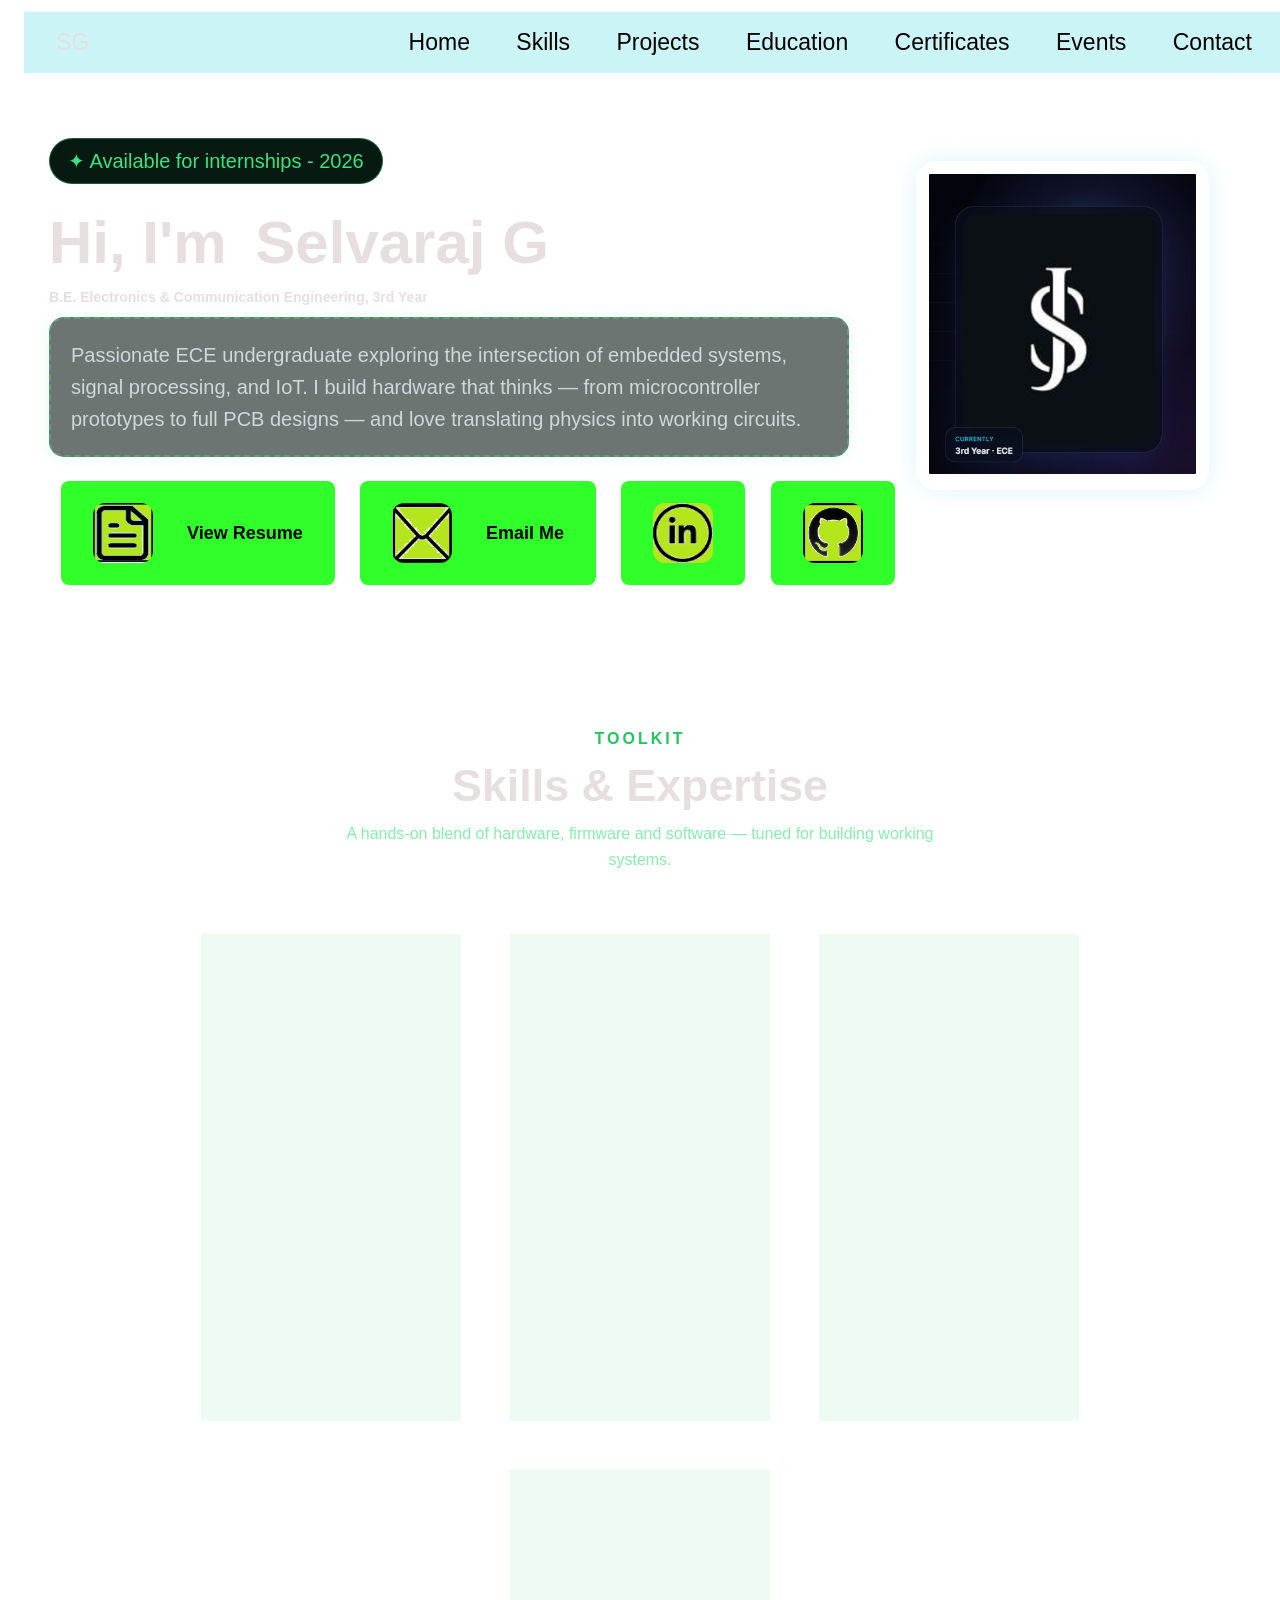
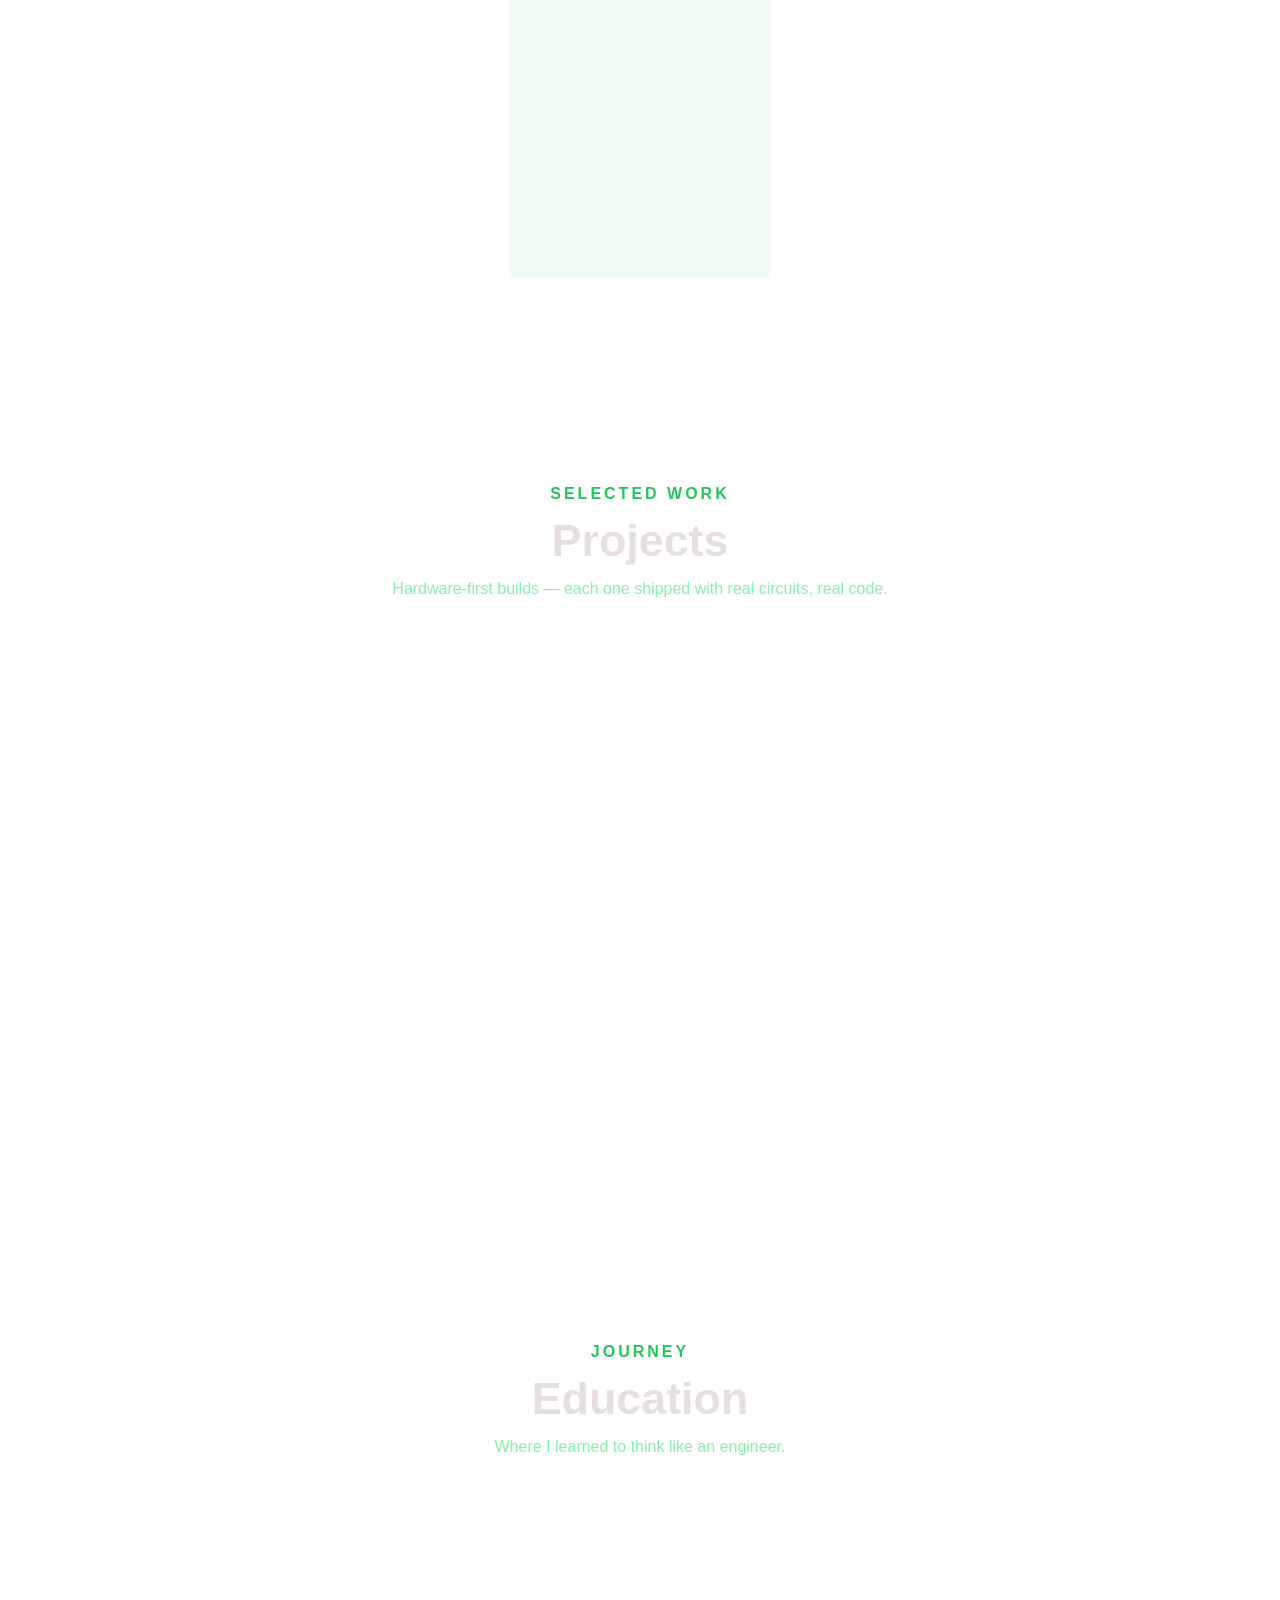
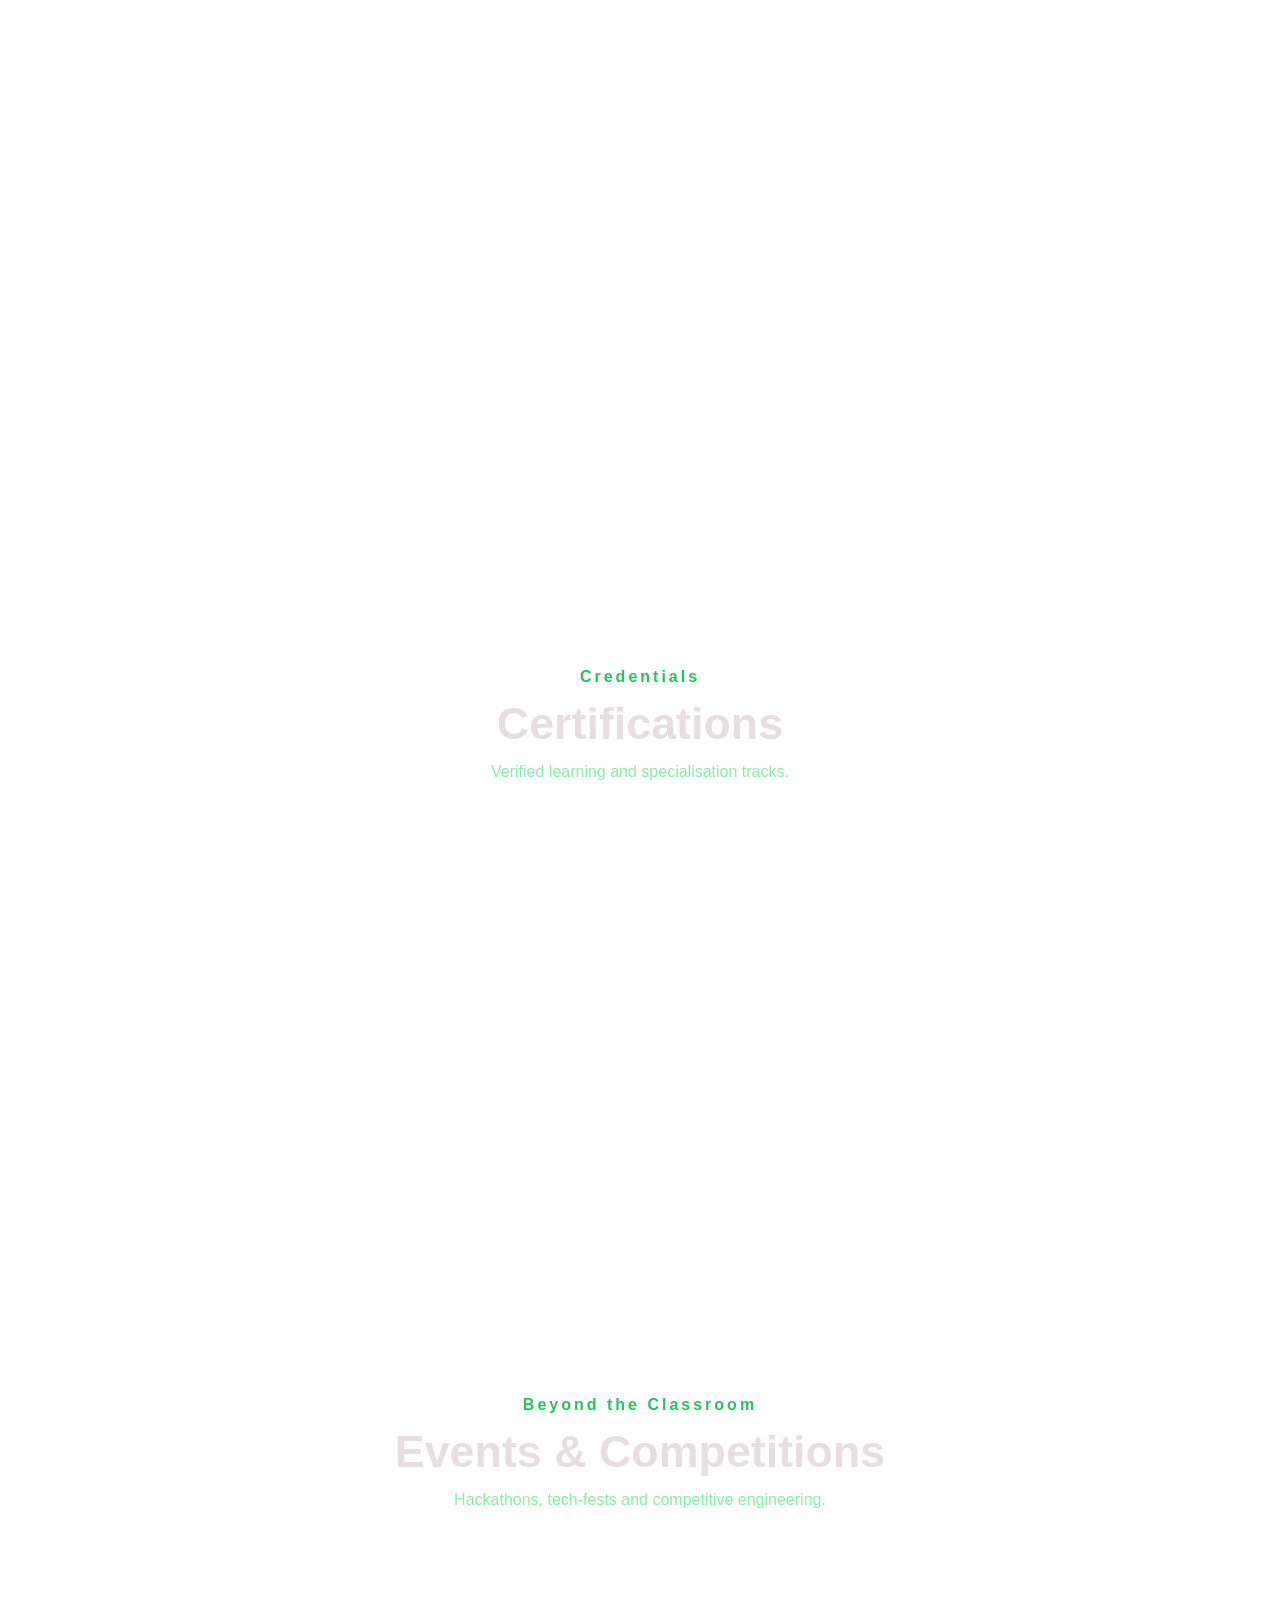
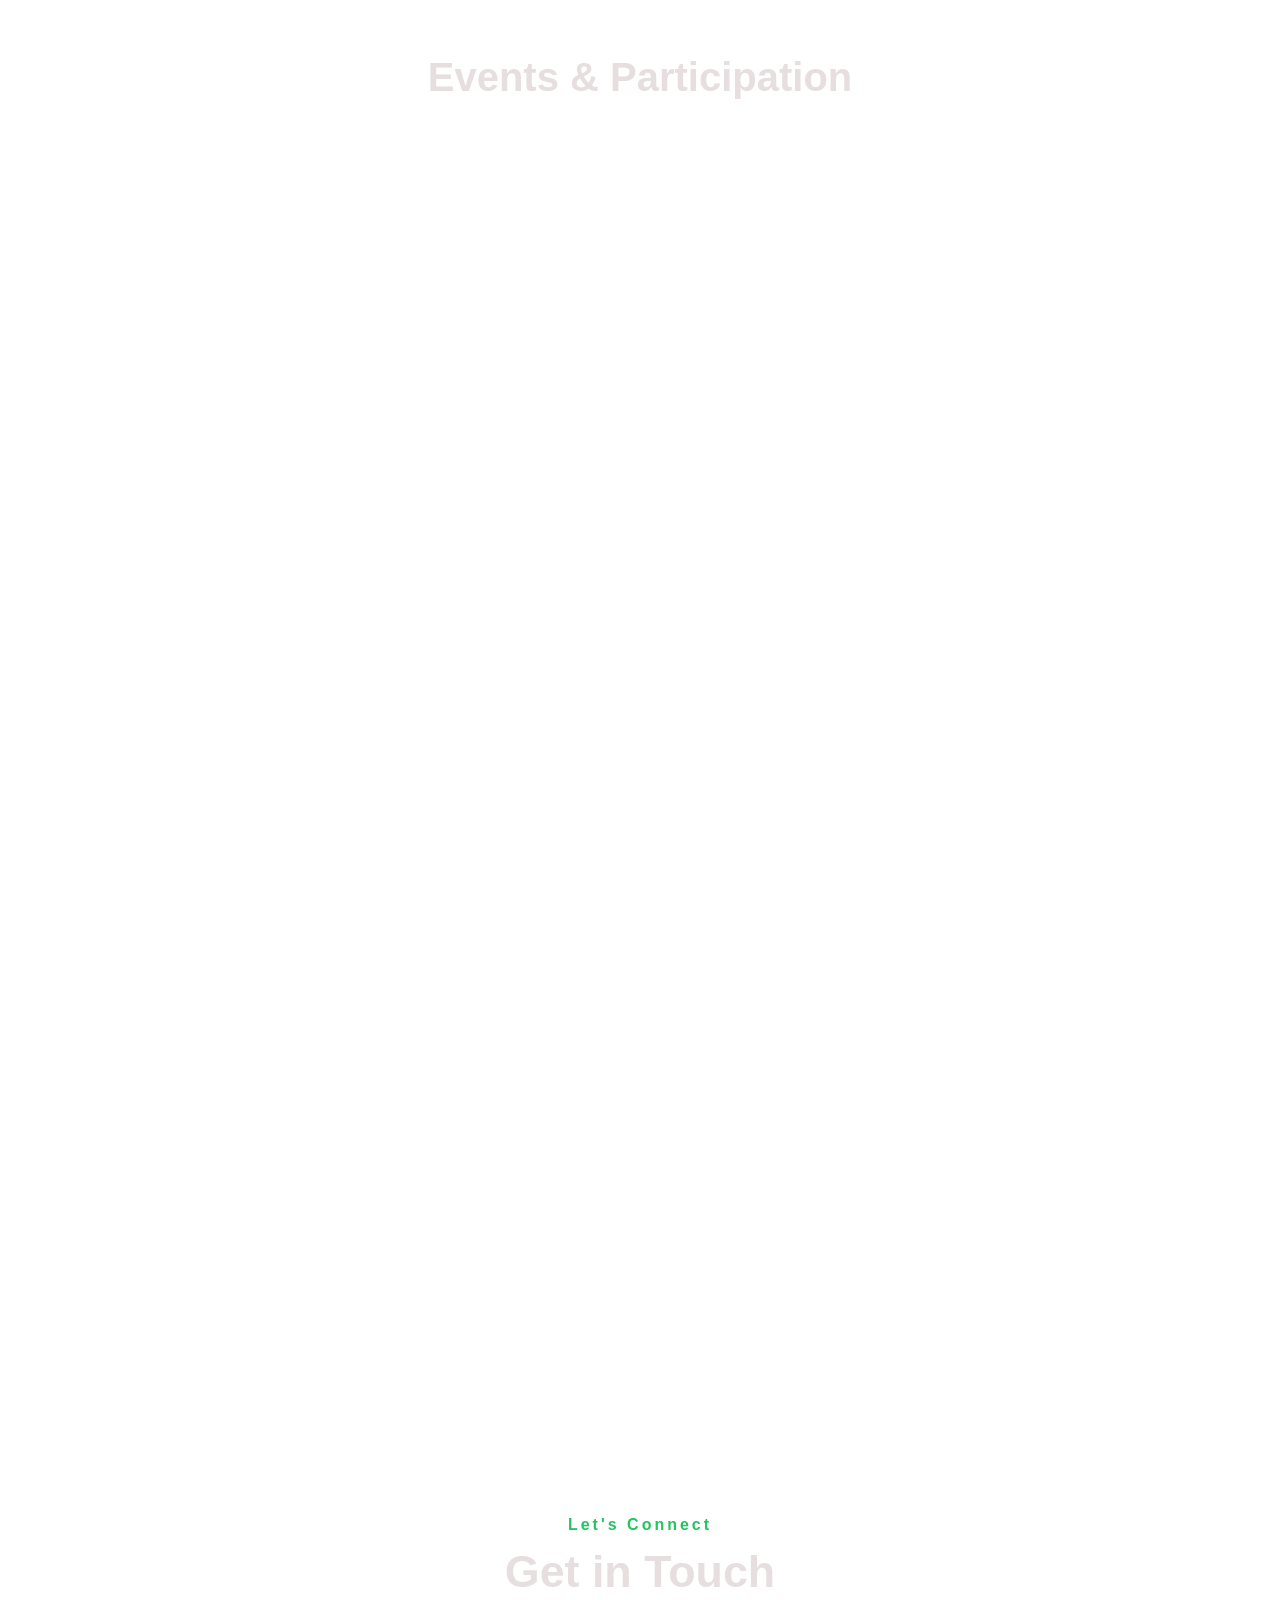
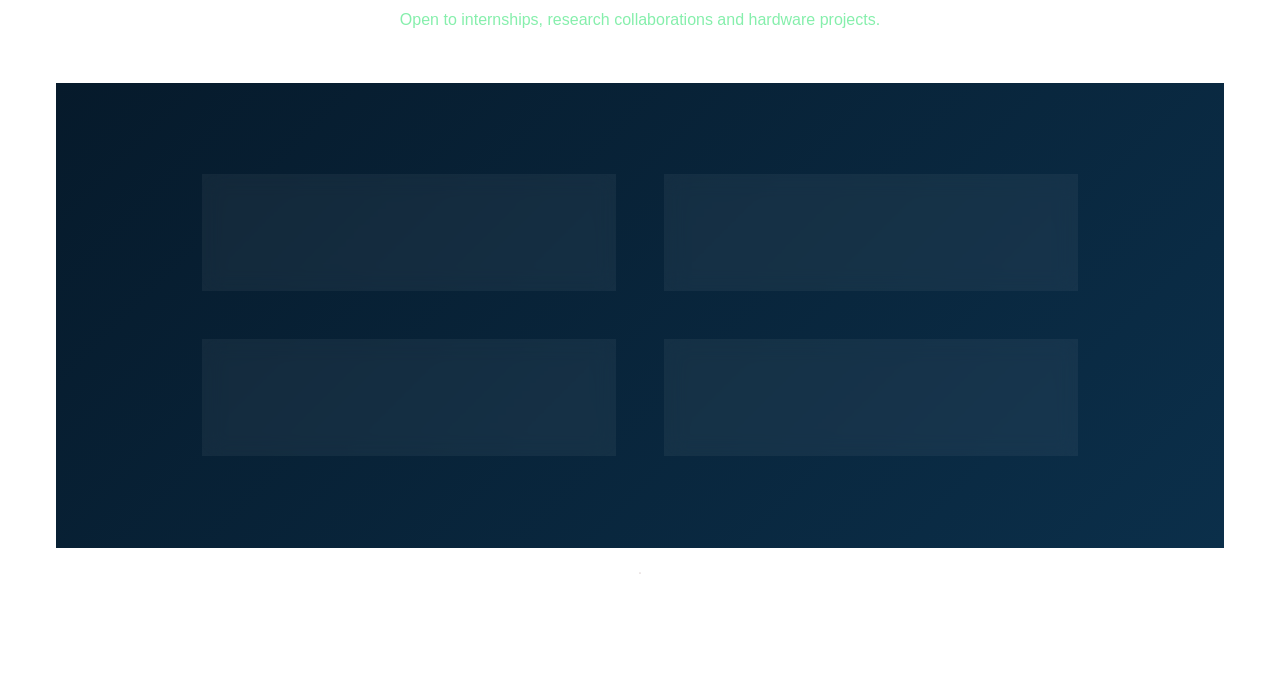
==== index.html @ c7c05caa "First version of My portfolio using p" ====
<!DOCTYPE html>
<html lang="en">
  <style>
    .bold-line {
      font-family: 'Roboto', sans-serif;
      font-weight: bold;
      font-size: 20px; /* optional */
    }
  </style>
<head>
  <meta charset="UTF-8" />
  <meta name="viewport" content="width=device-width, initial-scale=1.0"/>
  <title>Selvaraj Portfolio</title>

  <link rel="stylesheet" href="style.css"/>
</head>

<body>

  <!-- NAVBAR -->
  <header class="navbar">
    <div class="logo">SG</div>

    <nav>
      <a href="#home">Home</a>
      <a href="#skills-header">Skills</a>
      <a href="#projects">Projects</a>
      <a href="#education">Education</a>
      <a href="#certificates">Certificates</a>
      <a href="#Events">Events</a>
      <a href="#contact">Contact</a>
    </nav>
  </header>

  <!-- HERO -->
  <section id="home" class="hero">
    <div class="hero-text">
      <p class="badge">
  ✦ Available for internships - 2026
</p>

      <p class="bold-line" style="font-size: 5em;">
  Hi, I'm <span>Selvaraj G</span>
</p>

      <h3>B.E. Electronics & Communication Engineering, 3rd Year</h3>

      <p class="about-box">
       Passionate ECE undergraduate exploring the intersection of embedded systems, 
      signal processing, and IoT. I build hardware that thinks — from microcontroller 
       prototypes to full PCB designs — and love translating physics into working circuits.
     </p>
      <div class="buttons">
       <a href="https://drive.google.com/file/d/1y0BRIrKEnvIbeT_kB8ZUXoPT676v6pBp/view?usp=drive_link" class="btn"><img src="image/letter.png" alt="mail icon" class="icon"><h2>View Resume</h2></a>
        <a href="mailto:selvatheengineer@gmail.com" class="btn ">
       <img src="image/email.png" alt="mail icon" class="icon"><h2> 
       Email Me</h2></a>
        <a href="https://www.linkedin.com/in/selvaraj-g-5100303b3/"class="btn ">
        <img src="image/ln.png" alt="mail icon" class="icon"></a>
        <a href="https://github.com/selvaraj-ctrl"class="btn ">
        <img src="image/github.png" alt="mail icon" class="icon"></a>

    </div>

    <div class="hero-img">
  <div class="img-card">
    <img src="image/image.png" alt="profile">
  </div>
</div>
  </section>

  <!-- SKILLS -->
<section id="skills-header"class="skills-section">
  <h4 class="mini-title">TOOLKIT</h4>
  <h2 class="main-title">Skills & Expertise</h2>
  <p class="subtitle">
    A hands-on blend of hardware, firmware and software — tuned for building working systems.
  </p>

  <div class="skills-container">

    <!-- Core ECE -->
    <div class="skill-card">
      <h3>Core ECE</h3>
      <div class="tags">
        <span>Digital Electronics</span>
        <span>Analog Circuits</span>
        <span>Signal Processing</span>
        <span>Communication Systems</span>
        <span>Control Systems</span>
        <span>VLSI Design </span>
      </div>
    </div>

    <!-- Programming -->
    <div class="skill-card">
      <h3>Programming</h3>
      <div class="tags">
        <span>Embedded C</span>
        <span>C++</span>
        <span>Python</span>
        <span>MATLAB</span>
        <span>Verilog</span>
        <span>Assembly</span>
      </div>
    </div>

    <!-- Platforms & Tools -->
    <div class="skill-card">
      <h3>Platforms & Tools</h3>
      <div class="tags">
        <span>Arduino IDE</span>
        <span>TinkerCad / Wokwi / Multisim</span>
        <span>PSSpice / Proteus</span>
        <span>Xilinix 14.7 / Vivado</span>
        <span>Microwind / Dsch2</span>
        <span>Matlab</span>
      </div>
    </div>

    <!-- Hardware -->
    <div class="skill-card">
      <h3>Hardware</h3>
      <div class="tags">
        <span>Arduino</span>
        <span>ESP32</span>
        <span>Raspberry Pi</span>
        <span>STM32</span>
        <span>Sensors & Actuators</span>
        <span>Artex 7</span>
      </div>
    </div>

  </div>
</section>
  <!-- PROJECTS -->
<section class="skills-section" id="projects">
  <h4 class="mini-title">SELECTED WORK</h4>
  <h2 class="main-title">Projects</h2>
  <p class="subtitle">
    Hardware-first builds — each one shipped with real circuits, real code.
  </p>

  <div class="projects-container">

    <!-- Project 1 -->
    <div class="project-card">
      
        <video controls width="300">
  <source src="image/io.mp4" type="video/mp4">
  Your browser does not support the video tag.
</video>
      </a>
      <div class="project-content">
        <h3>Industrial Automation and IoT 4.0</h3>
        <p><span class="highlight">
          An IOT based Fault monitoring System in Insutrial Machinaries, by using Temperature,Humidity, Flame, Heat Parameters Using Sensors To Control Fault and Prevent the Machineris by using Relay to Cutoff the Power.
        </span></p>
      </div>
    </div>

    <!-- Project 2 -->
    <div class="project-card">
      
        <img src="image/ro.jpeg" alt="Project 2">
      </a>
      <div class="project-content">
        <p><h3>Semi-Autonomous Theft-Proof
           Delivery Robot for In-Campus
            Delivery</h3></p>
        <p><span class="highlight">
          A smart delivery robot used inside a campus that can move on its own to deliver items. It has basic safety and locking features to prevent theft and needs little human control.
        </span></p>
      </div>
    </div>

    <!-- Project 3 -->
    <div class="project-card">
      
        <img src="images/project3.jpg" alt="Project 3">
      </a>
      <div class="project-content">
        <h3>Embedded Control System</h3>
        <p>
          Microcontroller-based automation system with sensor 
          integration and real-time control logic.
        </p>
      </div>
    </div>

  </div>
</section>
<section class="skills-section" id="education">
  <h4 class="mini-title">JOURNEY</h4>
  <h2 class="main-title">Education</h2>
  <p class="subtitle">
    Where I learned to think like an engineer.
  </p>
  <div class="education-container">

    <!-- Item 1 -->
    <div class="edu-card">
      <div class="edu-icon">🎓</div>
      <div class="edu-content">
        <div class="edu-row">
  <h3>B.E. Electronics & Communication Engineering</h3>
  <span class="cgpa">CGPA 8.8/10</span>
</div>
       <div class="edu-bol"> <span class="edu-college"><span class="highlight">Government College Engineering Bargur (Autonomous)   —    Affiliated to Anna University </span></span></div>
        <span class="edu-year"><span class="highlight">2023 – 2027</span></span>
       <div class="edu-bot"> <p>
          Focused on embedded systems, VLSI Design, and IoT development.
          Actively building real-world hardware and firmware projects.
        </p></div>
      </div>
    </div>

    <!-- Item 2 -->
    <div class="edu-card">
      <div class="edu-icon">🏫</div>
      <div class="edu-content"><div class="edu-row">
        <h3>Higher Secondary Education</h3>
        <span class="percentage">Percentage: 88.8%</span></div>
        <div class="school">
          <span class="edu-college"><span class="highlight">Nalanda Matric Higher Secondary School Krishnagiri </span></span>
        </div>
        <div class="school-year">
          <span class="edu-year"><span class="highlight">2021 – 2023</span></span>
        </div>
        <div class="school-goal">
          <p>
            Specialized in Mathematics and Physics with strong fundamentals 
            in electronics and problem-solving.
          </p>
        </div>
      </div>
    </div>

  </div>
</section>
  <section id="certificates" class="skills-section">
    <h4 class="mini-title">Credentials</h4>
  <h2 class="main-title">Certifications</h2>
  <p class="subtitle">
    Verified learning and specialisation tracks.
  </p>
    <div class="cert-container">

    <!-- Certificate 1 -->
    <div class="cert-card">
        <img src="image/TE.jpeg" alt="Certificate 1">
      </a>
      <div class="cert-content">
        <h3>Technical Events</h3>
        <p><span class="highlight">Gce Salem</span></p>
      </div>
    </div>

    <!-- Certificate 2 -->
    <div class="cert-card">
        <img src="image/PE.jpeg" alt="Certificate 2">
      </a>
      <div class="cert-content">
        <h3>3rd Prize in Project Expo @ CompCom'26 </h3>
        <p><span class="highlight">Gce Salem</span></p>
      </div>
    </div>

    <!-- Certificate 3 -->
    <div class="cert-card">
        <img src="image/we.png" alt="Certificate 3">
      </a>
      <div class="cert-content">
        <h3>Niral Thiruvizha'26</h3>
        <p><span class="highlight">WADHWANi FOUNDATION</span></p>
      </div>
    </div>

  </div>
  </section>
<section id="Events" class="skills-section">
    <h4 class="mini-title">Beyond the Classroom</h4>
  <h2 class="main-title">Events & Competitions</h2>
  <p class="subtitle">
    Hackathons, tech-fests and competitive engineering.
  </p>
    <section class="events" id="events">
  <h2 class="section-title">Events & Participation</h2>

  <div class="events-container">

    <div class="event-card"><h3>IOT Design Workshop - Delta Elctronics</h3><p> 
      Participated in a 2-day IoT workshop, developing a simulated agriculture monitoring system using Tinkercad and Node-RED with MQTT.
Gained hands-on experience with ESP32, Arduino, sensor integration, and real-time data communication.</p></div>

    <div class="event-card"><h3>Green Skill Advancement Workshop - 2025 </h3><p>
       Attended a 2-day EV & AI workshop, building basic ML models like linear regression using Python in Google Colab.
Explored EV systems including BMS and charging, gaining foundational knowledge of EV architecture and AI concepts.</p></div>

    <div class="event-card"><h3>Smart India Hackathon'25</h3><p>
      Designed a Smart Water Irrigation & Disaster Management System using ESP32-S3, GSM module, and sensors.
Enabled remote monitoring and efficient irrigation control, performing well in the intra-college round.</p></div>

    <div class="event-card"><h3>Frequency Spectrum Analysis and Spectrum Analyzer Using DSO</h3><p>
      Attended a workshop on electronic measurement using CRO, DSO, and MSO for waveform analysis and signal debugging.
Explored RF testing and antenna basics in an anechoic chamber, building strong signal analysis skills.</p></div>

    <div class="event-card"><h3>Iot Based System Design with Modern Microcontrollers</h3><p>
       Conducted an IoT demonstration using Raspberry Pi and ESP32, integrating sensors, motors, and display modules.
Used Thonny and 4G SIM communication, effectively demonstrating the system and enhancing communication skills.</p></div>

    <div class="event-card"><h3>Edge AI tool - Demo </h3><p> 
      Attended a session on Edge AI and TinyML, covering neural networks, hardware accelerators, and ML frameworks.
Explored TensorFlow, PyTorch, STM32 boards, and NVIDIA Jetson for real-world edge computing applications.</p></div>

    <div class="event-card"><h3>Skill Development Tools - Demo </h3><p> 
      Participated in a hands-on electronics session using tools like multimeter, LCR meter, and clamp meter.
Learned soldering techniques and basic circuit assembly, along with Raspberry Pi setup and development.</p></div>

    <div class="event-card"><h3>IISC OPEN DAY'26</h3><p>
      Visited IISc Open Day, exploring advanced projects in aerospace, robotics, and electronics.
Gained insights into real-world engineering innovations and cutting-edge research environments.</p></div>

    <div class="event-card"><h3>CompCom'26 @ Gce Salem</h3><p> 
      Participated in technical events at GCE Salem, securing 3rd prize in a Project Expo for an IoT-based automation system.
Gained exposure to inter-college symposiums and competitive technical environments.</p></div>

    <div class="event-card"><h3>3D PRINETER - Demo</h3><p> 
      Attended a hands-on demo on 3D printing, learning additive manufacturing and design-to-print workflows.
Observed printer operations and material usage, gaining knowledge of rapid prototyping techniques.</p></div>

    <div class="event-card"><h3>Niral Thiruvizha'26</h3><p>
       Participated in Niral Thiruviza by Wadhwani Foundation, securing 276th place across Tamil Nadu for VERDIXA AI.
Gained exposure to hackathons and innovation-driven problem-solving environments</p></div>

  </div>
</section>
  </section>


  <!-- CONTACT -->
  <section id="contact" class="skills-section">
    <h4 class="mini-title">Let's Connect</h4>
  <h2 class="main-title">Get in Touch</h2>
  <p class="subtitle">
    Open to internships, research collaborations and hardware projects.
  </p>
<section class="contact-section">
    <div class="contact-container">

        <!-- Email -->
        <div class="contact-card">
            <div class="icon">✉</div>
            <div class="contact-info">
                <h3>EMAIL</h3>
                <p>selvatheengineer@gmail.com</p>
            </div>
        </div>

        <!-- Phone -->
        <div class="contact-card">
            <div class="icon">📞</div>
            <div class="contact-info">
                <h3>PHONE</h3>
                <p>+91 6381150464</p>
            </div>
        </div>

        <!-- LinkedIn -->
        <div class="contact-card">
            <div class="icon">in</div>
            <div class="contact-info">
                <h3>LINKEDIN</h3>
                <p>linkedin.com/in/selvaraj-g</p>
            </div>
        </div>

        <!-- GitHub -->
        <div class="contact-card">
            <div class="icon">🐱</div>
            <div class="contact-info">
                <h3>GITHUB</h3>
                <p>github.com/selvaraj-ctrl</p>
            </div>
        </div>

    </div>
</section>

  <script src="script.js"></script>
</body>
</html>.
---- style.css ----
* {
  margin: 12px;
  padding: 0;
  box-sizing: border-box;
  font-family: sans-serif;
}

/* 🌌 BACKGROUND GLOW */
body {
  margin: 0;
  font-family: 'Poppins', sans-serif;

  background:
    /* GRID LINES */
    linear-gradient(rgba(255,255,255,0.05) 1px, transparent 1px),
    linear-gradient(90deg, rgba(255, 255, 255, 0.05) 1px, transparent 1px),

    /* YOUR EXISTING BACKGROUND */
    radial-gradient(#2b1b68 20%),
    linear-gradient(135deg, rgba(22, 230, 108, 0.15), transparent);

  background-size: 40px 40px, 40px 40px, auto, auto;

  color: rgb(231, 223, 223);
  overflow-x: hidden;
}
.btn {
  display: inline-flex;
  align-items: center;
  gap: 10px; /* space between image and text */
}

.btn .icon {
  width: 60px;
  height: 60px;
}

.about-box {
  max-width: 800px;
  padding: 20px;
  
  color: #cfd8dc;
  font-size: 20px;
  line-height: 1.6;

  border: 2px dashed #3ae28066;
  border-radius: 15px;

  background: rgba(10, 25, 20, 0.6); /* glass effect */
  backdrop-filter: blur(8px);

  box-shadow: 0 0 15px #3ae28022;
   
  
  
}

.badge {
  display: inline-block;
  padding: 10px 18px;
  
  border-radius: 50px; /* pill shape */
  
  background: #071a12; /* dark greenish background */
  color: #3ae280;
  
  border: 1px solid #3ae28055;
  
  font-size: 20px;
  font-weight: 500;
}

/* NAVBAR */
.navbar {
  display: flex;
  justify-content: space-between;
  padding: 5px 20px;


  /* Glass effect */
  background: rgba(151, 234, 240, 0.5);
  backdrop-filter: blur(15px);
  border-bottom: 1px solid rgb(252, 250, 250);
  font-size: 23px;
  position: fixed;   /* or sticky */
  top: 0;
  width: 100%;
  z-index: 1000;    
}


.navbar nav a {
  color: rgb(10, 1, 1);
  margin: 0 20px;
  text-decoration: none;
  transition: 0.3s;
}

.navbar nav a:hover {
  color: #edf3f7;
}

.hero {
  display: flex;
  justify-content: space-between;
  align-items: center;
  padding: 90px 1px;
  gap: 1px;
}/* space between text and image */

/* LEFT TEXT */
.hero-text {
  flex: 1;
  font-size: 12px;
}

/* RIGHT IMAGE */
.hero-img {
  flex: 1;
  display: flex;
  justify-content: flex-end; /* pushes image to right */
  margin-top: -450px;
}
.img-card {
  padding: 0px;
  border-radius: 20px;
  background: rgba(255,255,255,0.03);
  backdrop-filter: blur(1px);
  border: 1px solid rgba(255,255,255,0.08);

  box-shadow: 0 0 25px rgba(79,195,247,0.2);
  transform: translate(-10px, -10px);
} /* moves the card up and left for better positioning */
  

.img-card img {
  width: -100px;      /* increase size */
  height: 300px;      /* ajust image size */
  object-fit: cover; /* prevents stretching */
  border-radius: 1px;
}

/* BUTTONS */
.btn {
  padding: 10px 20px;
  background: hsl(118, 100%, 58%);
  color: black;
  border-radius: 8px;
  text-decoration: none;
  margin-right: 10px;
  transition: 0.3s;
}

.btn:hover {
  box-shadow: 0 0 15px #4fc3f7;
}

.btn.outline {
  background: transparent;
  border: 1px solid #4fc3f7;
  color: white;
}

.btn.outline:hover {
  background: #4fc3f7;
  color: black;
}

/* SECTIONS */
.section {
  padding: 80px 50px;
}

/* GRID */
.grid {
  display: grid;
  grid-template-columns: repeat(2, 1fr);
  gap: 20px;
}

/* 💎 GLASS CARDS */
.card {
  background: rgba(255,255,255,0.05);
  padding: 20px;
  border-radius: 15px;
  backdrop-filter: blur(12px);
  border: 1px solid rgba(255,255,255,0.08);

  transition: 0.3s;
}

/* 🔥 HOVER EFFECT */
.card:hover {
  transform: translateY(-10px);
  box-shadow: 
    0 10px 30px rgba(0,0,0,0.6),
    0 0 15px rgba(79,195,247,0.3);
}

/* FOOTER */
footer {
  text-align: center;
  padding: 20px;
  opacity: 0.7;
}

/* 📱 MOBILE */
@media(max-width:768px){
  .hero {
    flex-direction: column;
    text-align: center;
  }

  .grid {
    grid-template-columns: 1fr;
  }

  .navbar {
    flex-direction: column;
    gap: 10px;
  }
}
/* skils header */ /* SKILLS */
.skills-section {
  text-align: center;
  padding: 80px 20px;
}

/* Titles */
.mini-title {
  color: #22c55e;
  letter-spacing: 3px;
  font-weight: 600;
}

.main-title {
  font-size: 2.8rem;
  margin: 10px 0;
}

.subtitle {
  color: #86efac;
  max-width: 650px;
  margin: 0 auto 50px;
  line-height: 1.6;
}

/* Layout */
.skills-container {
  display: flex;
  flex-wrap: wrap;
  justify-content: center;
  gap: 25px;
}

/* Card */
.skill-card {
  width: 260px;
  padding: 20px;
  border-radius: 18px;

  background: rgba(34, 197, 94, 0.08);
  backdrop-filter: blur(14px);

  border: 1px solid rgba(255, 255, 255, 0.08); /* FIXED neutral border */

  transition: all 0.3s ease;
}

/* Hover */
.skill-card:hover {
  transform: translateY(-8px) scale(1.03);

  border-color: #22c55e;

  box-shadow:
    0 10px 30px rgba(34, 197, 94, 0.25),
    inset 0 0 12px rgba(34, 197, 94, 0.15);
}

/* Highlight (like blue center card) */
.skill-card.highlight {
  border: 1px solid #22c55e;

  box-shadow:
    0 0 20px rgba(34, 197, 94, 0.5),
    inset 0 0 10px rgba(34, 197, 94, 0.2);

  background: rgba(34, 197, 94, 0.12);
}

/* Title */
.skill-card h3 {
  margin-bottom: 15px;
}

/* Tags */
.tags {
  display: flex;
  flex-wrap: wrap;
  gap: 10px;
}

.tags span {
  padding: 6px 12px;
  border-radius: 20px;
  font-size: 0.8rem;

  background: rgba(34, 197, 94, 0.15);
  border: 1px solid rgba(34, 197, 94, 0.4);
  color: #4ade80;
}

/* Responsive */
@media (max-width: 768px) {
  .skill-card {
    width: 90%;
  }
}
/* Projects */
.projects {
  padding: 80px 20px;
}

.section-title {
  text-align: center;
  font-size: 2.5rem;
  margin-bottom: 50px;
}

.projects-container {
  display: grid;
  grid-template-columns: repeat(auto-fit, minmax(300px, 1fr));
  gap: 30px;
}

.project-card {
  background: rgba(255, 255, 255, 0.03);
  backdrop-filter: blur(12px);
  border-radius: 20px;
  overflow: hidden;
  border: 1px solid rgba(255, 255, 255, 0.1);
  transition: transform 0.3s ease, box-shadow 0.3s ease;
}

.project-card:hover {
  transform: translateY(-10px);
  box-shadow: 0 10px 25px rgba(0,0,0,0.3);
}

.project-card img {
  width: 100%;
  height: 200px;
  object-fit: cover;
  display: block;
  transition: transform 0.4s ease;
}

.project-card:hover img {
  transform: scale(1.05); /* smooth zoom (no bug) */
}

.project-content {
  padding: 20px;
}

.project-content h3 {
  margin-bottom: 10px;
  font-size: 1.3rem;
}

.project-content p {
  font-size: 0.95rem;
  color: #ccc;
}
/* Start of Education */
.education {
  padding: 80px 20px;
}

.section-title {
  text-align: center;
  font-size: 2.5rem;
  margin-bottom: 50px;
}

.education-container {
  max-width: 900px;
  margin: auto;
  display: flex;
  flex-direction: column;
  gap: 30px;
}

/* Card */
.edu-card {
  display: flex;
  gap: 20px;
  align-items: flex-start;

  background: rgba(255, 255, 255, 0.03);
  backdrop-filter: blur(12px);
  border-radius: 20px;
  padding: 25px;

  border: 1px solid rgba(255, 255, 255, 0.1);

  transition: transform 0.3s ease, box-shadow 0.3s ease;
}

.edu-card:hover {
  transform: translateY(-6px);
  box-shadow: 0 10px 25px rgba(0,0,0,0.3);
}

/* Icon */
.edu-icon {
  font-size: 2rem;
  flex-shrink: 0;
}

/* Content */
.edu-content h3 {
  margin-bottom: 8px;
  font-size: 1.3rem;
}

.edu-college {
  display: block;
  font-weight: 500;
  color: #aaaaaa;
}

.edu-year {
  display: block;
  font-size: 0.9rem;
  margin-bottom: 10px;
  color: #888;
}

.edu-content p {
  font-size: 0.95rem;
  color: #ccc;
  line-height: 1.5;
}
.highlight {
  color: #00ff99;
}
.edu-row {
  display: flex;
  justify-content: space-between; /* pushes left & right */
  align-items: center;
}

.cgpa {
  font-weight: bold;
}
.edu-bol {
  margin-left: -40px;  /* negative = move left for Government College Engineering Bargur (Autonomous) */
}
.edu-bot {
  margin-left: -10px;  /* Focused on embedded systems, VLSI Design, and IoT development. */
}
.percentage{
  font-weight: bold;
}
.school{
  margin-left: -280px;
}
.school-year{
  margin-left: -300px;
}
.school-goal{
  margin-left: -7px;
}
/*End of Education*/
/* start of Certifications */
.certificates {
  padding: 80px 20px;
}

.section-title {
  text-align: center;
  font-size: 2.5rem;
  margin-bottom: 50px;
}

.cert-container {
  display: grid;
  grid-template-columns: repeat(auto-fit, minmax(250px, 1fr));
  gap: 30px;
}

.cert-card {
  background: rgba(255, 255, 255, 0.03);
  backdrop-filter: blur(12px);
  border-radius: 20px;
  overflow: hidden;
  border: 1px solid rgba(255, 255, 255, 0.1);

  transition: transform 0.3s ease, box-shadow 0.3s ease;
}

.cert-card:hover {
  transform: translateY(-8px);
  box-shadow: 0 10px 25px rgba(0,0,0,0.3);
}

.cert-card img {
  width: 100%;
  height: 180px;
  object-fit: cover;
  display: block;

  transition: transform 0.4s ease;
}

.cert-card:hover img {
  transform: scale(1.05);
}

.cert-content {
  padding: 15px;
}

.cert-content h3 {
  font-size: 1.1rem;
  margin-bottom: 5px;
}

.cert-content p {
  font-size: 0.9rem;
  color: #aaa;
}
/*end of Certifications*/
/*start of Events*/
.events {
  padding: 80px 20px;
}

.section-title {
  text-align: center;
  font-size: 2.5rem;
  margin-bottom: 50px;
}

.events-container {
  display: grid;
  grid-template-columns: repeat(auto-fit, minmax(250px, 1fr));
  gap: 25px;
}

/* Card */
.event-card {
  padding: 20px;
  border-radius: 18px;

  background: rgba(255, 255, 255, 0.03);
  backdrop-filter: blur(12px);
  border: 1px solid rgba(255, 255, 255, 0.1);

  transition: transform 0.3s ease, box-shadow 0.3s ease;
}

.event-card:hover {
  transform: translateY(-6px);
  box-shadow: 0 10px 25px rgba(0,0,0,0.3);
}

.event-card h3 {
  font-size: 1.1rem;
  margin-bottom: 8px;
  color: #00ff99; /* green highlight */
}

.event-card p {
  font-size: 0.9rem;
  color: #bbb;
}
/* ===== CONTACT SECTION ===== */
.contact-section {
    padding: 80px 20px;
    text-align: center;
    background: linear-gradient(135deg, #061a2b, #0b2f4a);
    color: #ffffff;
}

/* ===== HEADINGS ===== */
.contact-section h1 {
    font-size: 40px;
    margin-bottom: 10px;
}

.contact-section p {
    color: #00ffae;
    margin-bottom: 40px;
}

/* ===== GRID ===== */
.contact-container {
    max-width: 900px;
    margin: auto;
    display: grid;
    grid-template-columns: repeat(2, 1fr);
    gap: 25px;
}

/* ===== CARD ===== */
.contact-card {
    background: rgba(255, 255, 255, 0.05);
    border-radius: 15px;
    padding: 20px;
    display: flex;
    align-items: center;
    gap: 15px;
    backdrop-filter: blur(10px);
    border: 1px solid rgba(0, 255, 174, 0.2);
    transition: 0.3s ease;
}

.contact-card:hover {
    transform: translateY(-5px);
    border-color: #00ffae;
    box-shadow: 0 0 20px rgba(0, 255, 174, 0.3);
}

/* ===== ICON ===== */
.icon {
    width: 50px;
    height: 50px;
    background: rgba(0, 255, 174, 0.15);
    display: flex;
    align-items: center;
    justify-content: center;
    border-radius: 12px;
    font-size: 22px;
    color: #00ffae;
}

/* ===== TEXT ===== */
.contact-info h3 {
    margin: 0;
    font-size: 14px;
    color: #00ffae;
    letter-spacing: 1px;
}

.contact-info p {
    margin: 5px 0 0;
    font-size: 15px;
    color: #ffffff;
}

/* ===== RESPONSIVE ===== */
@media (max-width: 768px) {
    .contact-container {
        grid-template-columns: 1fr;
    }
}
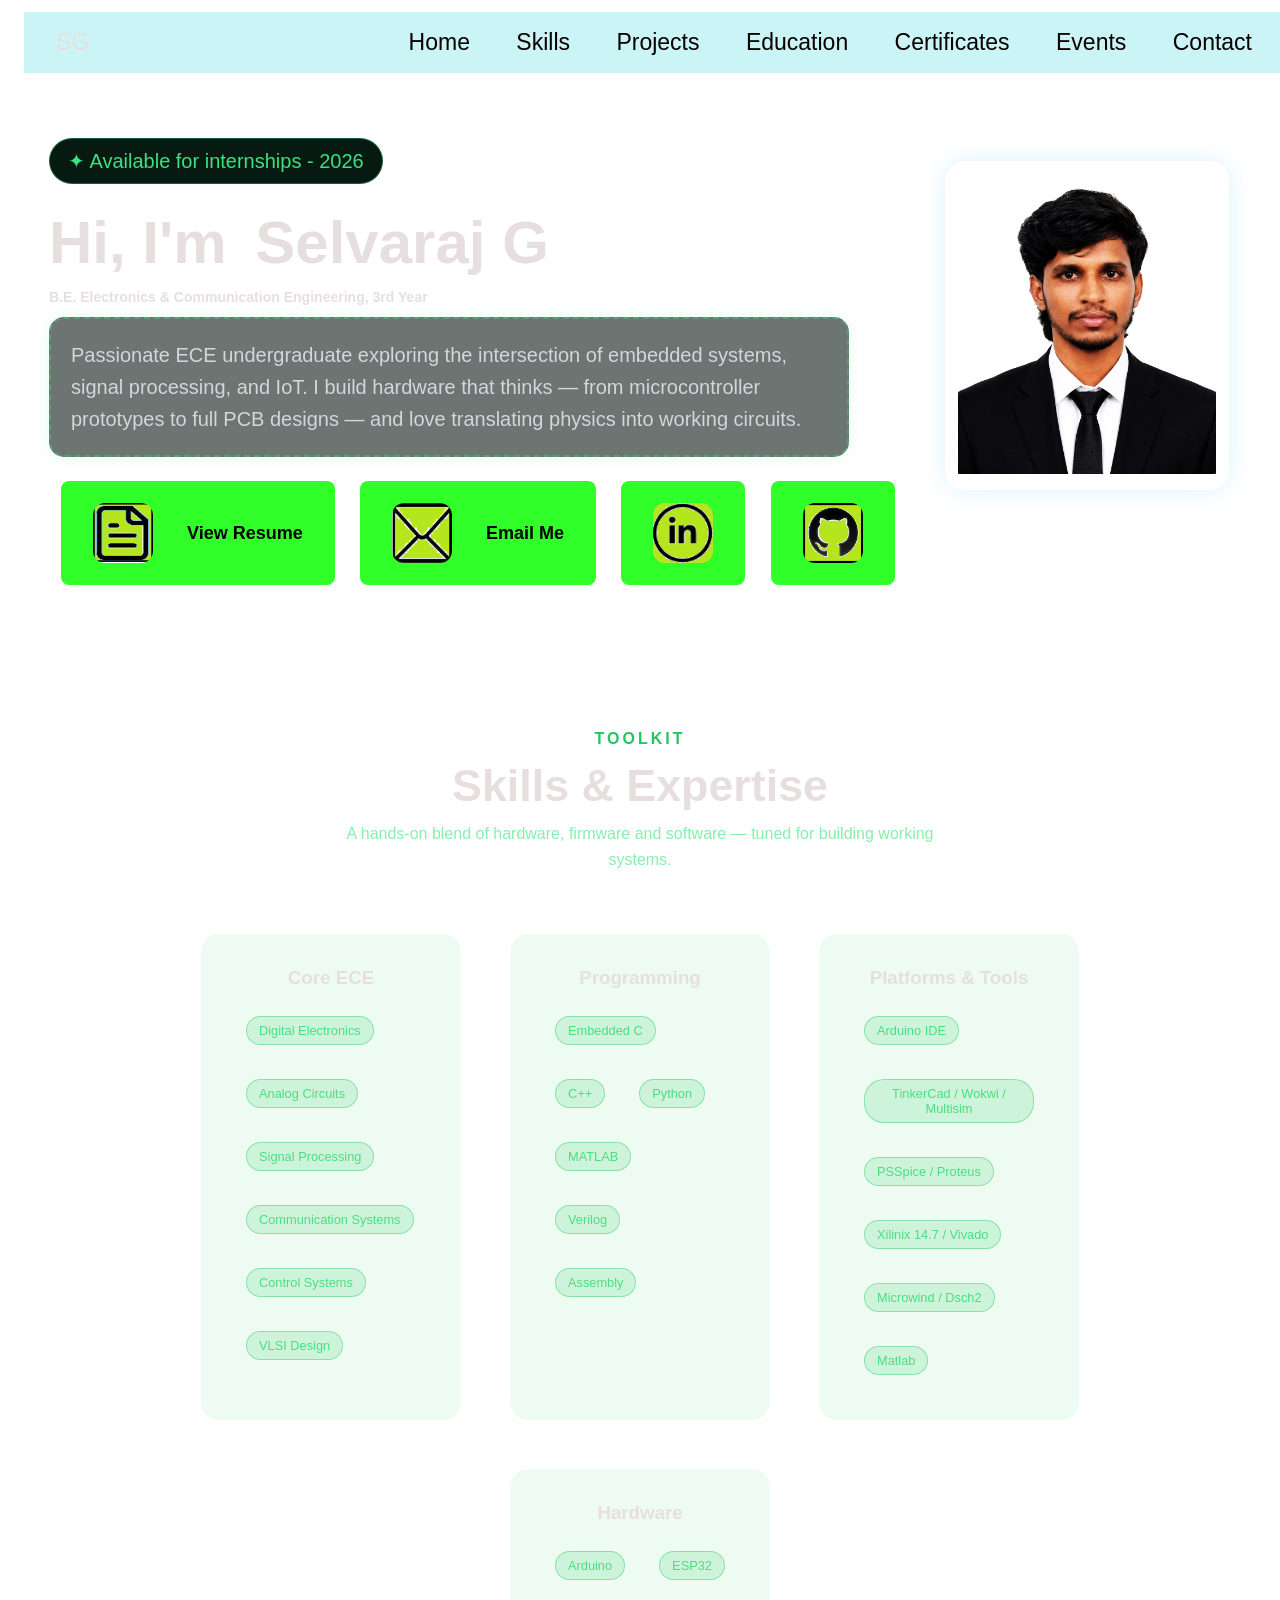
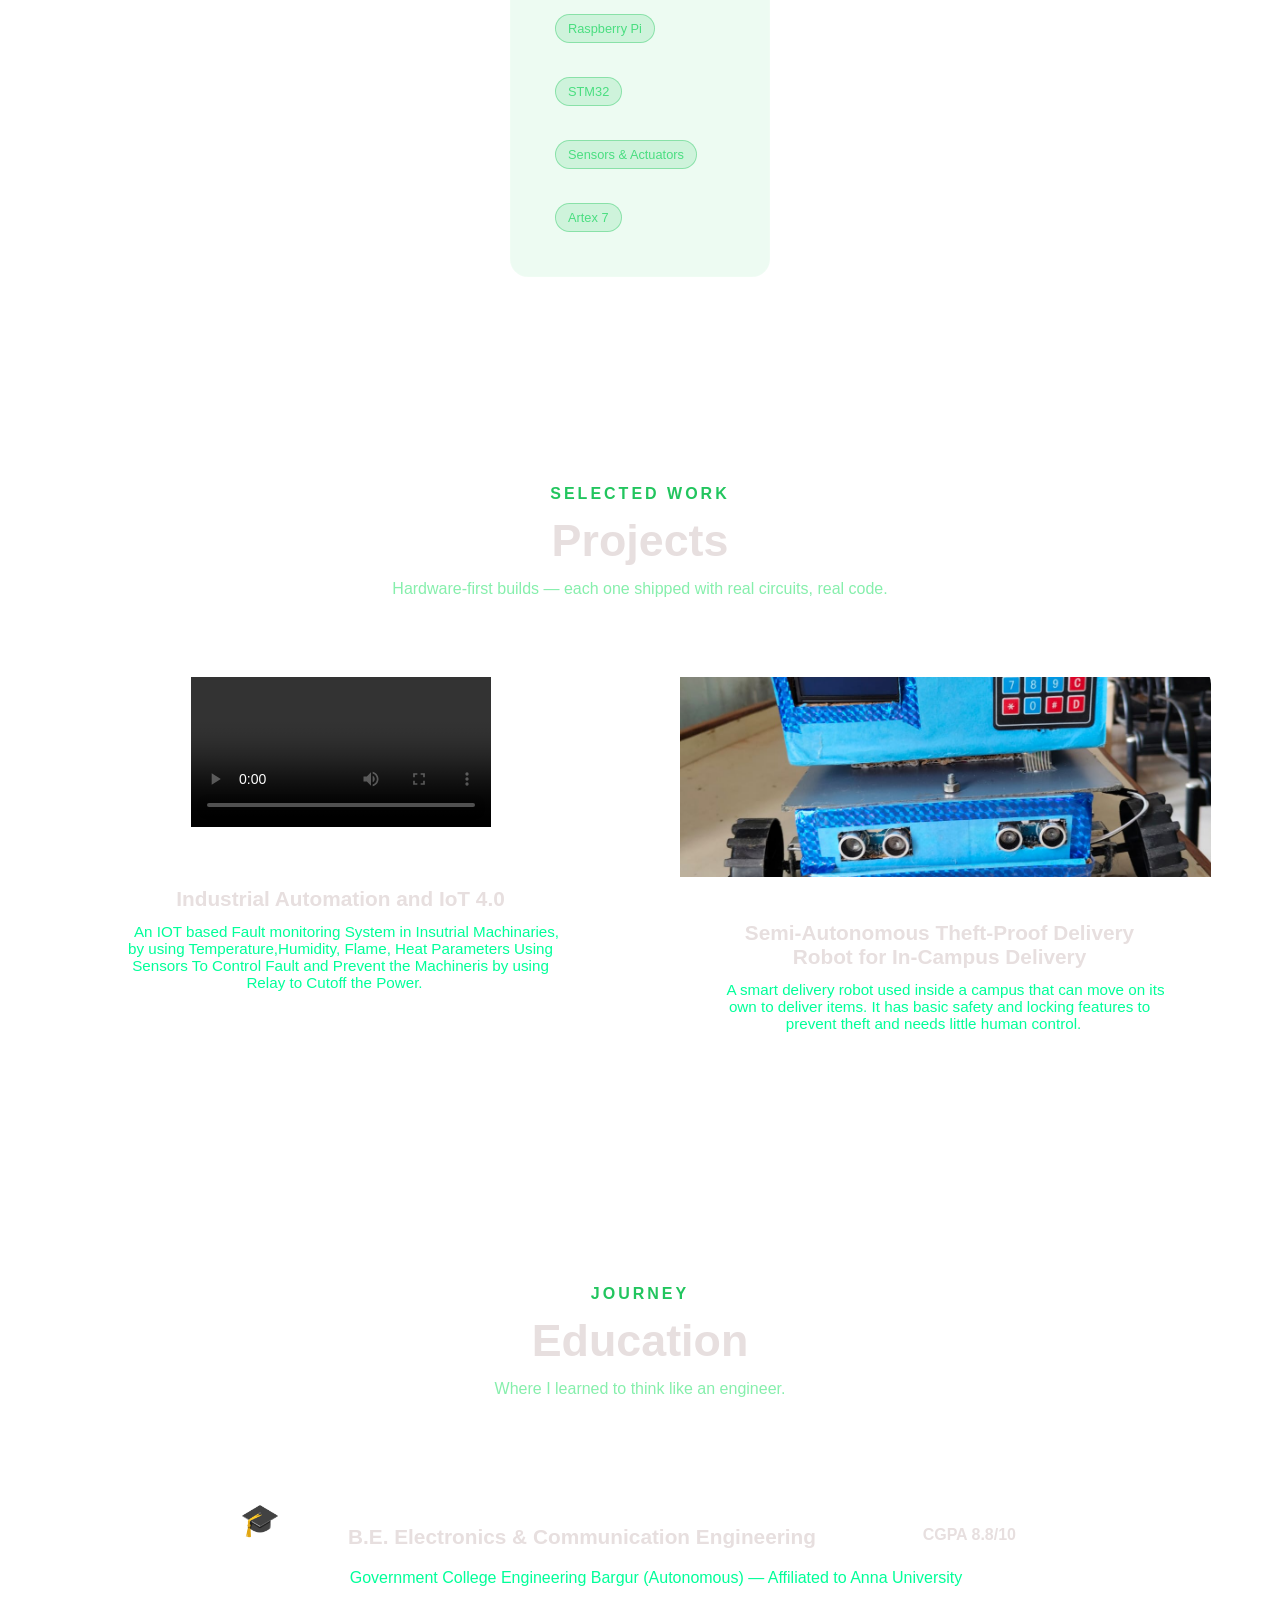
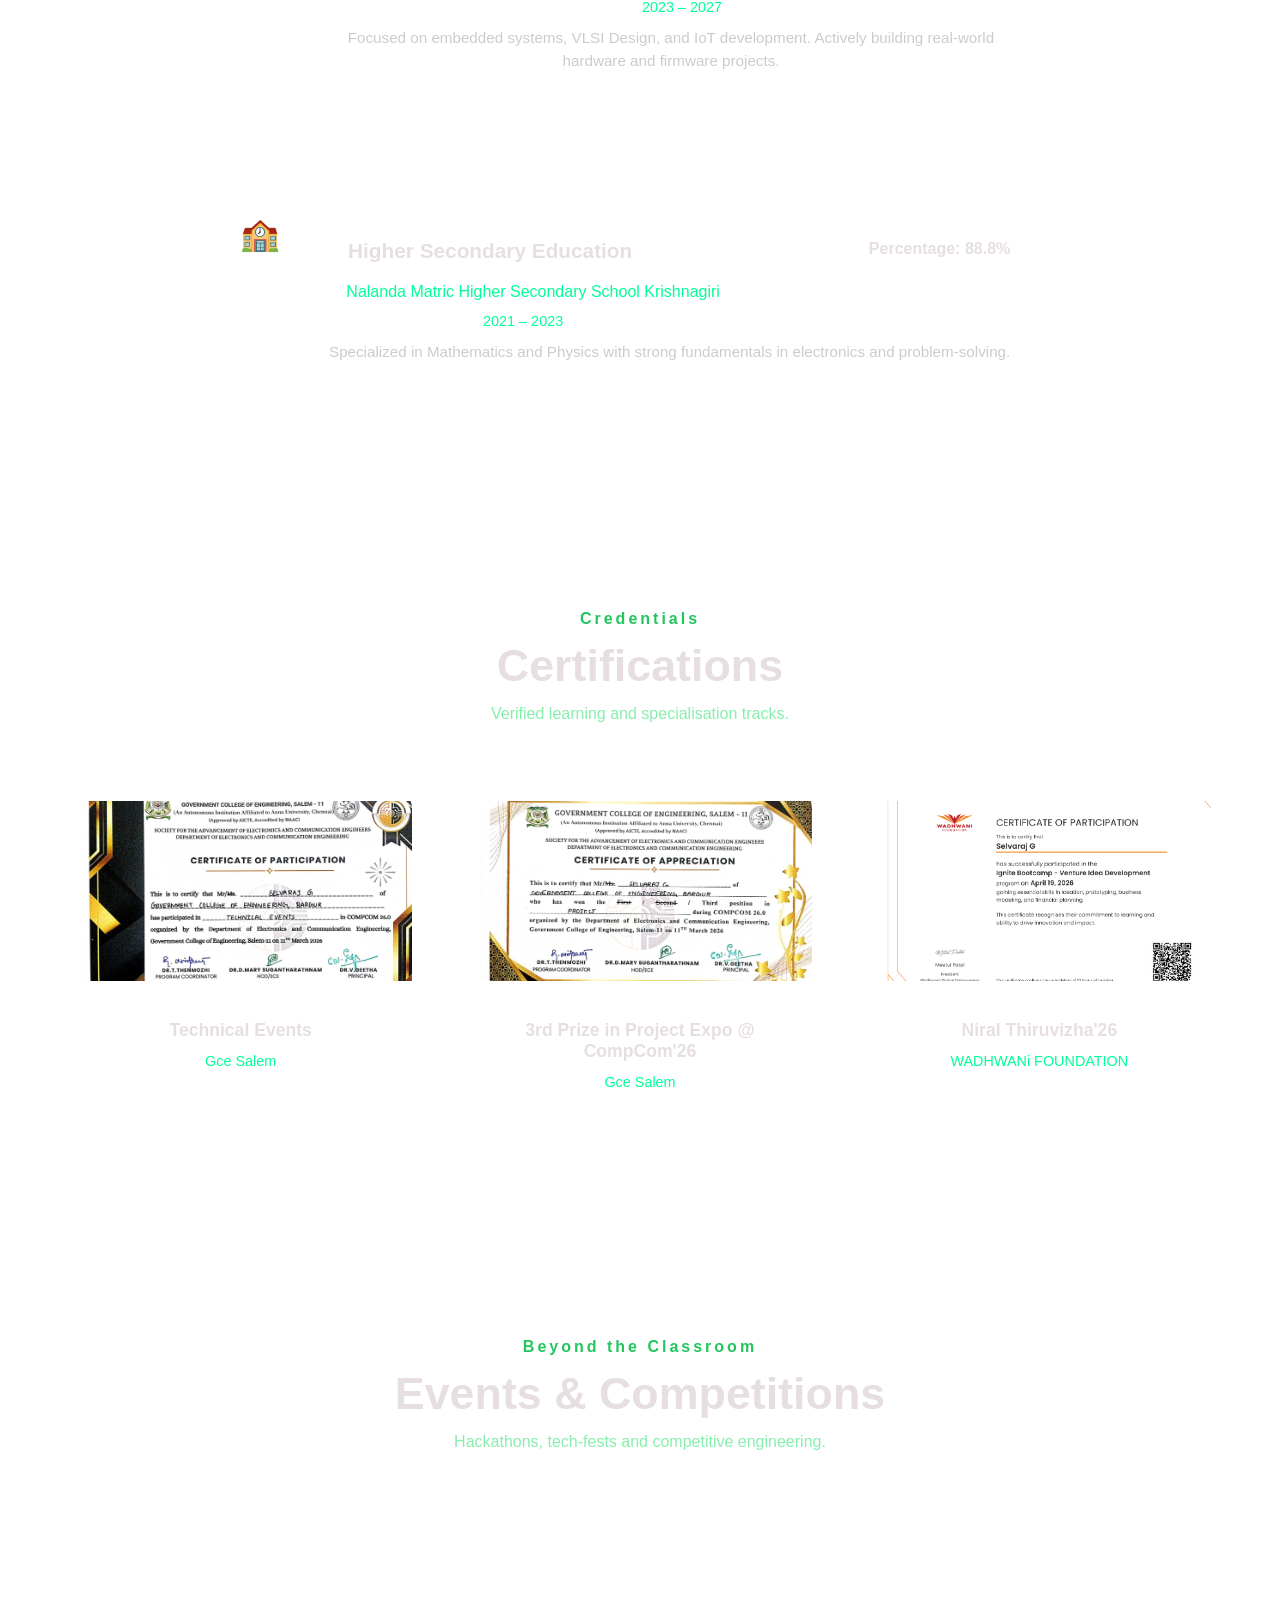
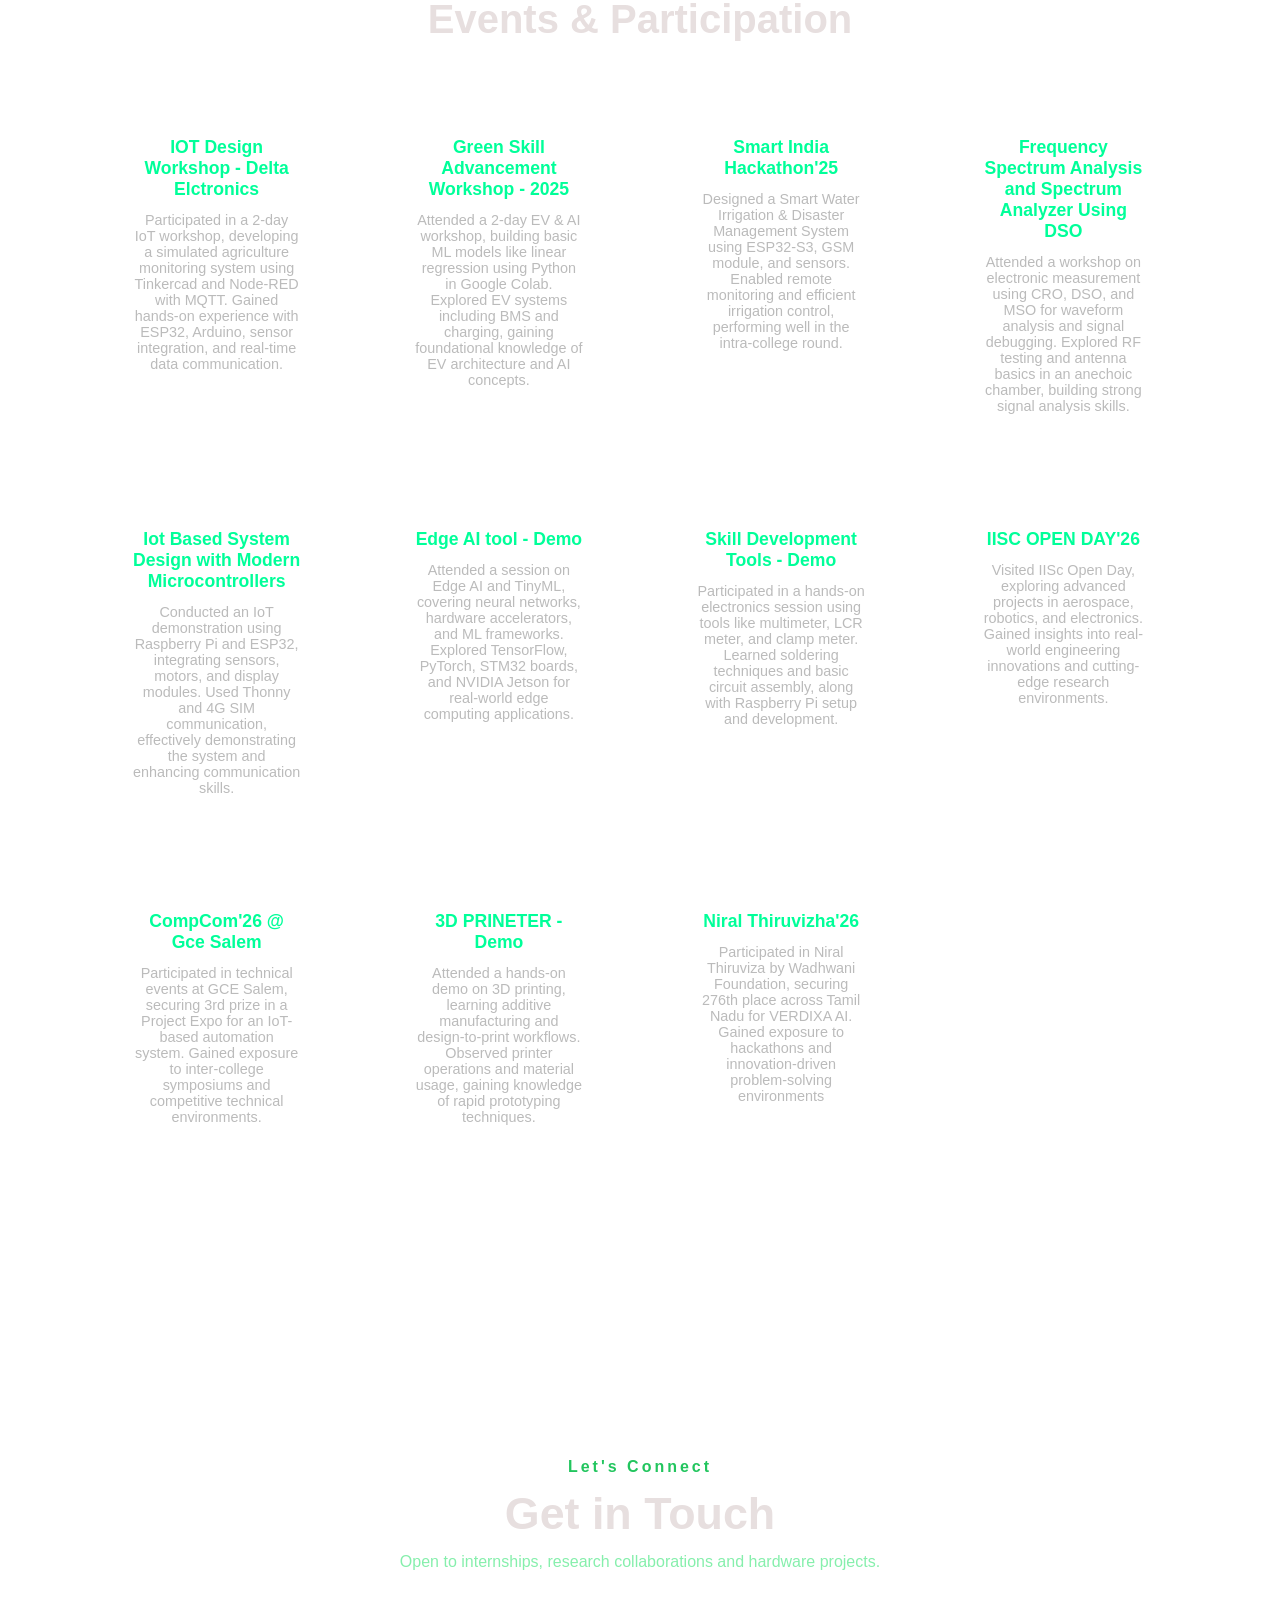
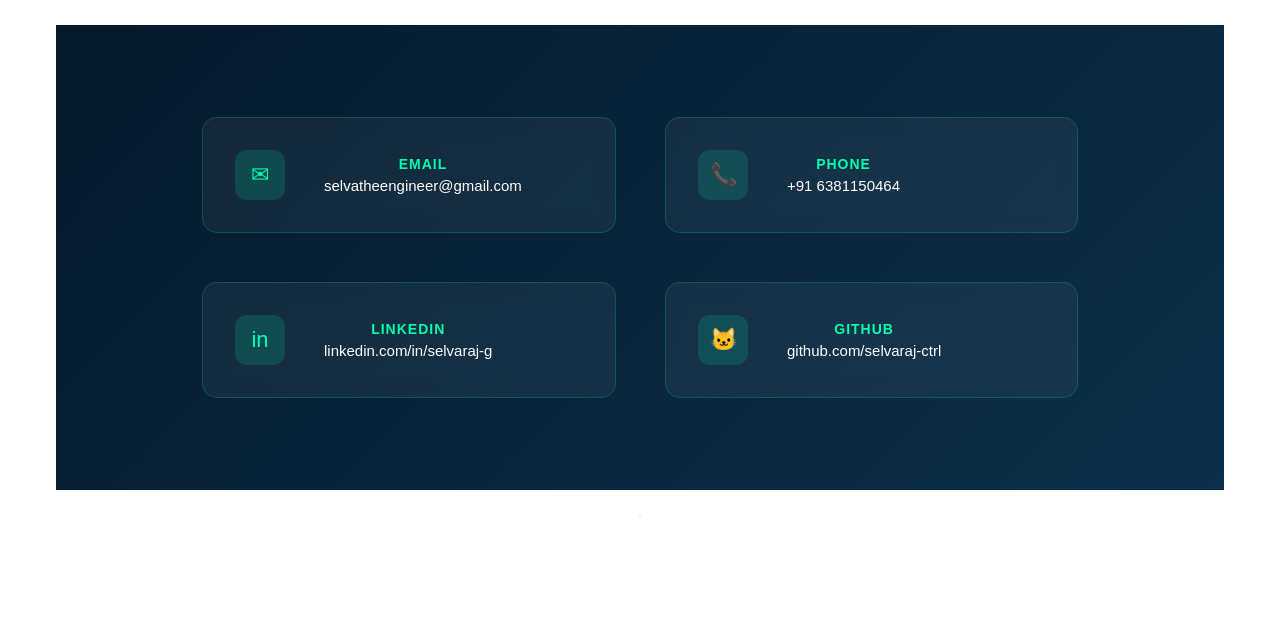
==== commit 95b3100d: "Delete Project 3 from index.html Removed Project 3 section from the portfolio." ====
--- a/index.html
+++ b/index.html
@@ -173,21 +173,6 @@
         </span></p>
       </div>
     </div>
-
-    <!-- Project 3 -->
-    <div class="project-card">
-      
-        <img src="images/project3.jpg" alt="Project 3">
-      </a>
-      <div class="project-content">
-        <h3>Embedded Control System</h3>
-        <p>
-          Microcontroller-based automation system with sensor 
-          integration and real-time control logic.
-        </p>
-      </div>
-    </div>
-
   </div>
 </section>
 <section class="skills-section" id="education">
@@ -389,4 +374,4 @@
 
   <script src="script.js"></script>
 </body>
-</html>.+</html>.
--- a/style.css
+++ b/style.css
@@ -74,6 +74,8 @@
 .navbar {
   display: flex;
   justify-content: space-between;
+  align-items:center;
+  flex-wrap:wrap;
   padding: 5px 20px;
 
 
@@ -129,7 +131,7 @@
   border: 1px solid rgba(255,255,255,0.08);
 
   box-shadow: 0 0 25px rgba(79,195,247,0.2);
-  transform: translate(-10px, -10px);
+  transform: translate(10px, -10px);
 } /* moves the card up and left for better positioning */
   
 
@@ -656,4 +658,4 @@
     .contact-container {
         grid-template-columns: 1fr;
     }
-}+}
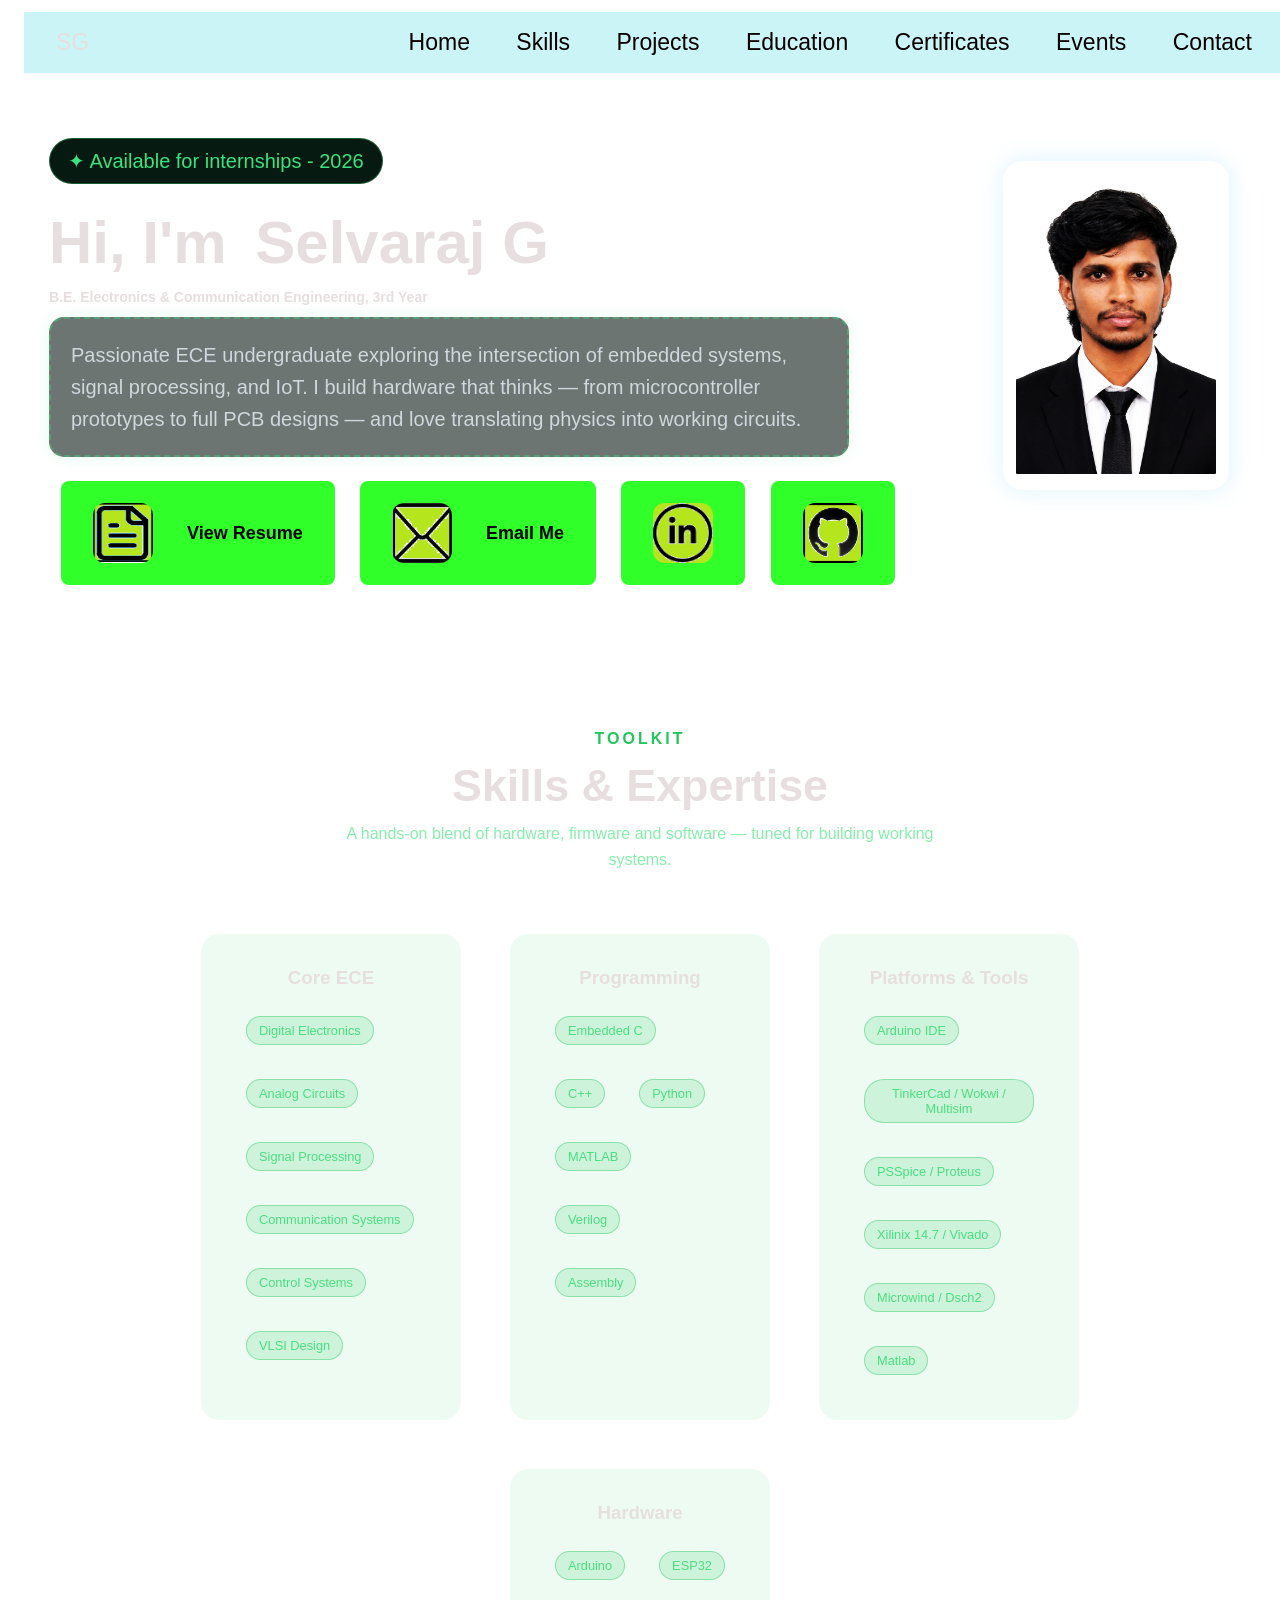
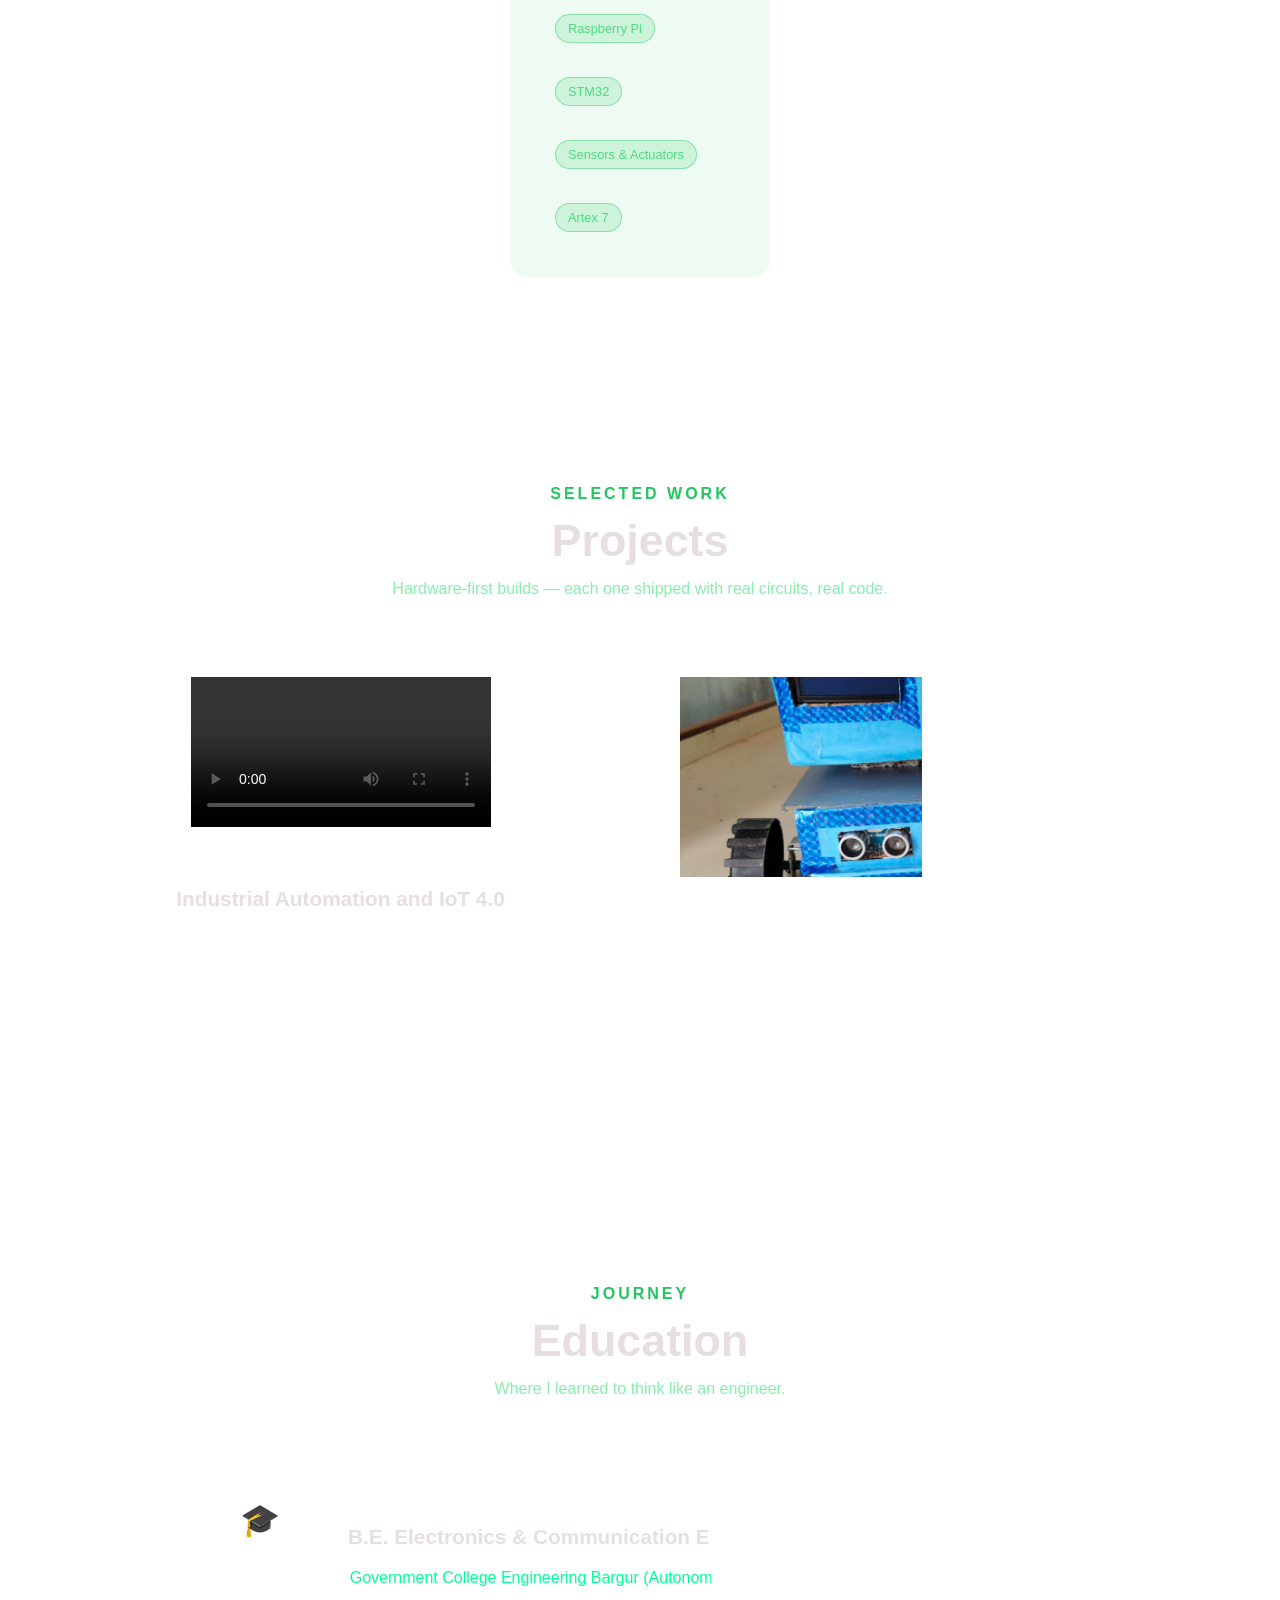
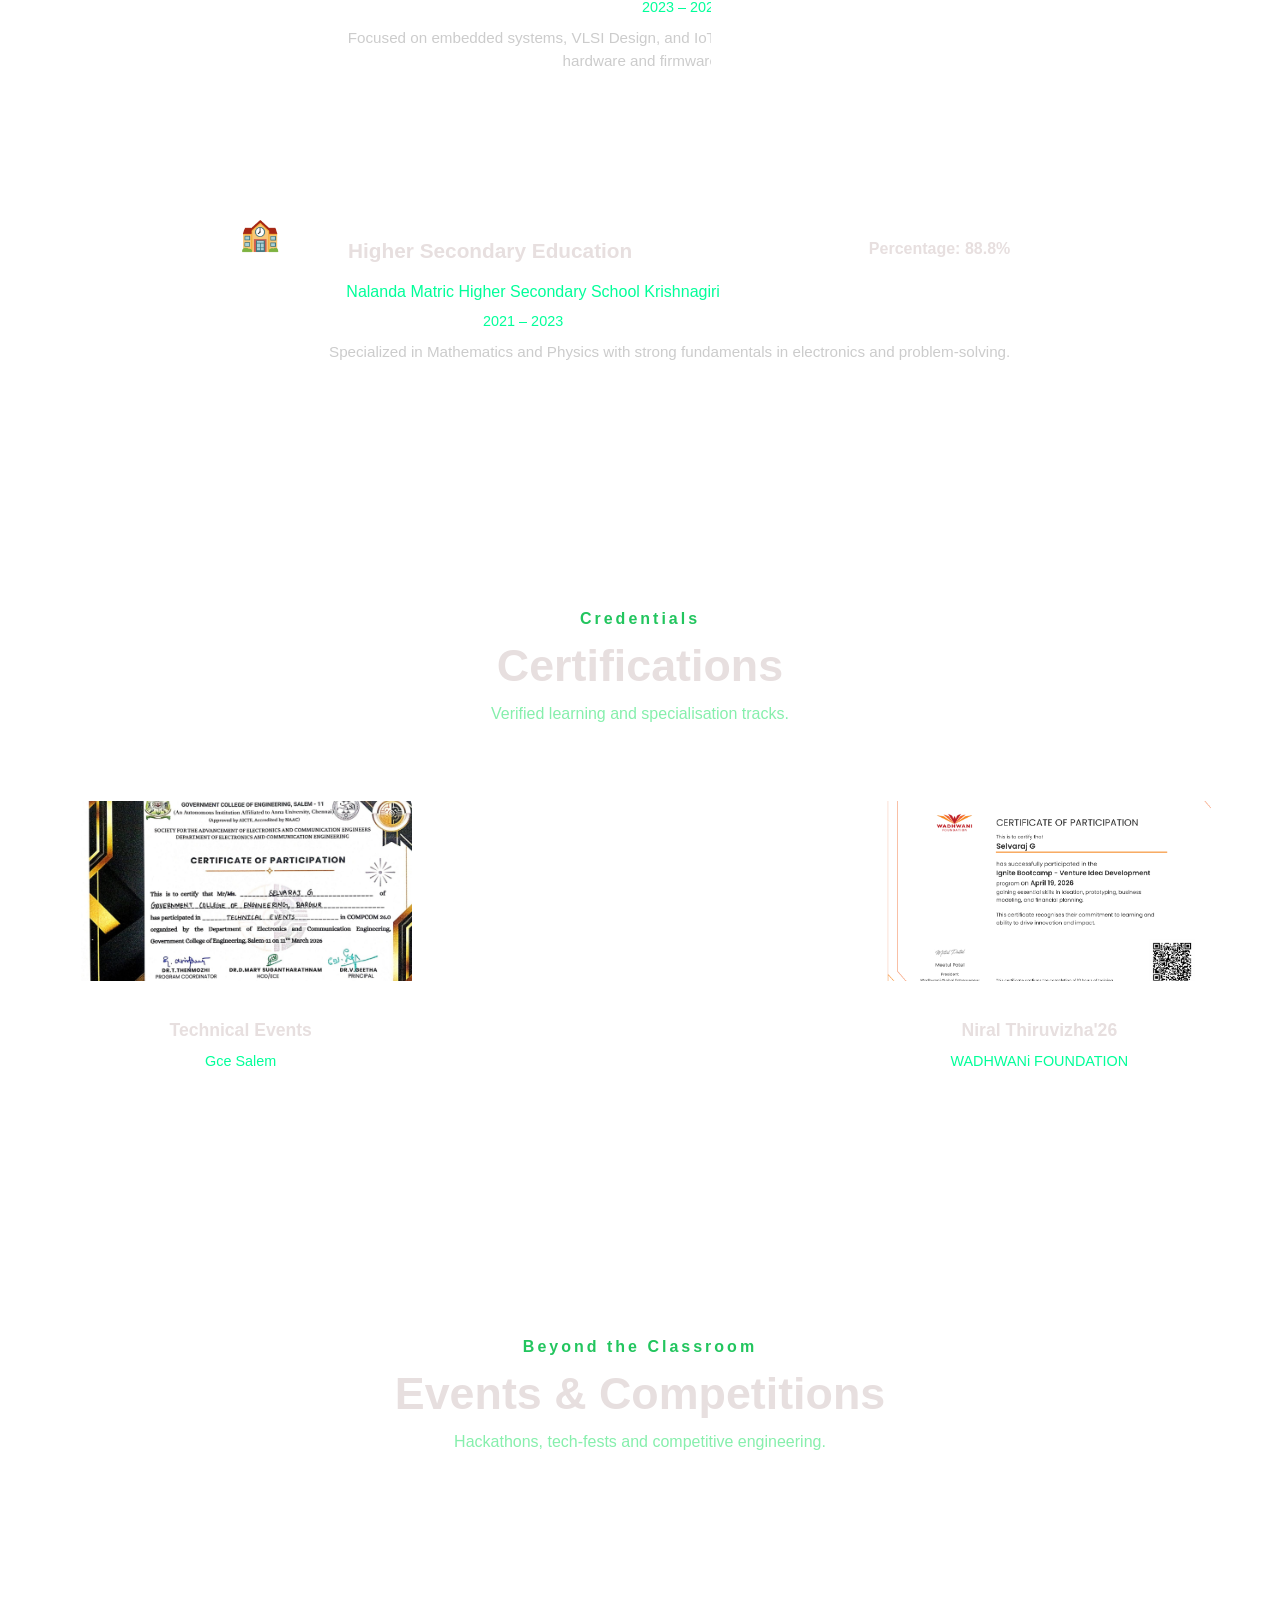
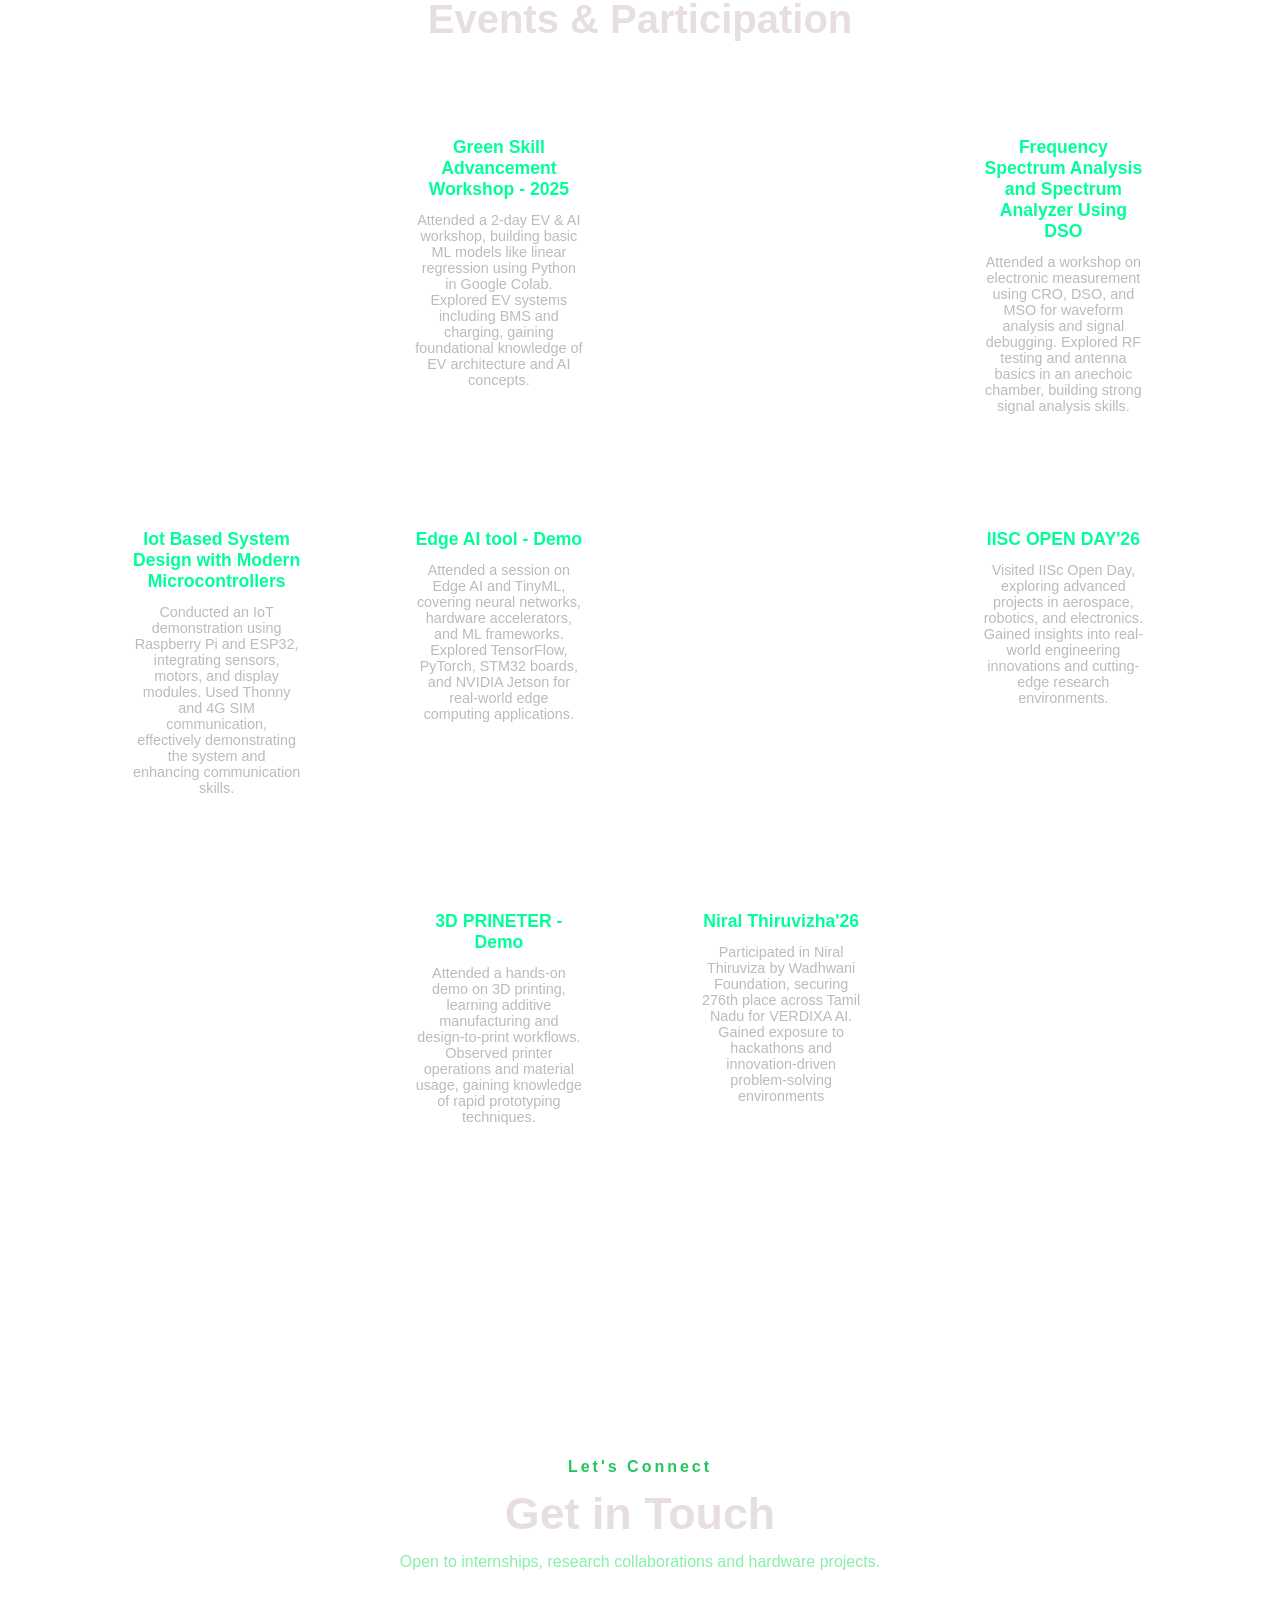
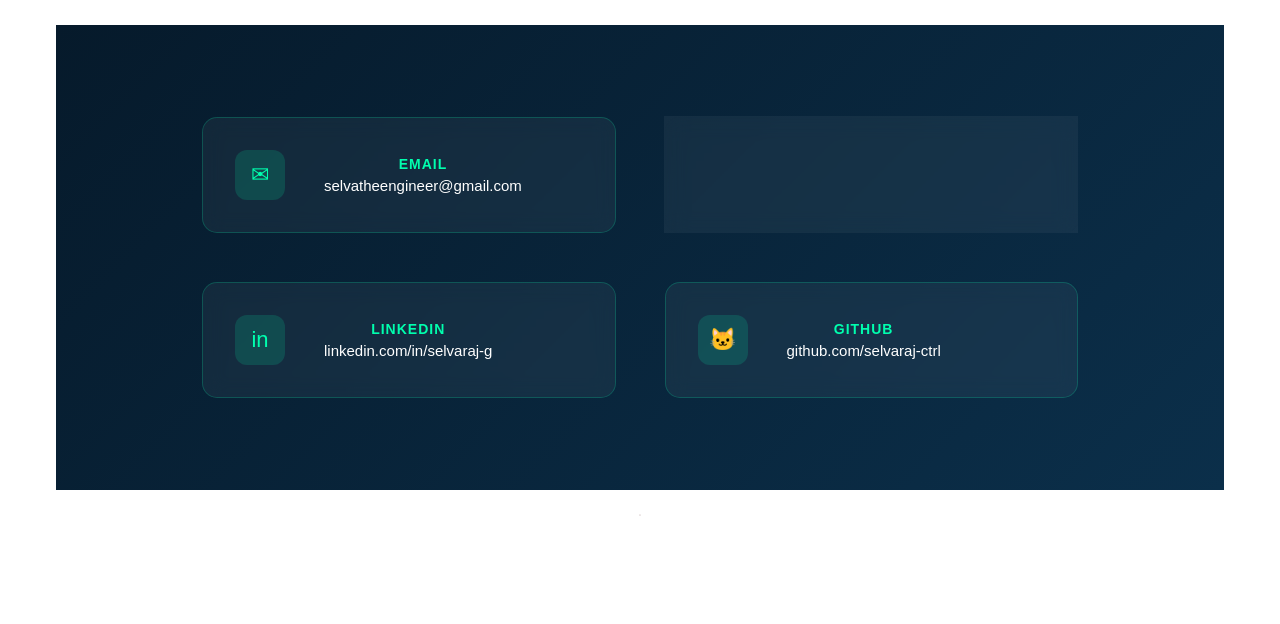
==== commit 2f43d350: "Update GitHub link in index.html" ====
--- a/index.html
+++ b/index.html
@@ -57,7 +57,7 @@
        Email Me</h2></a>
         <a href="https://www.linkedin.com/in/selvaraj-g-5100303b3/"class="btn ">
         <img src="image/ln.png" alt="mail icon" class="icon"></a>
-        <a href="https://github.com/selvaraj-ctrl"class="btn ">
+        <a href="https://github.com/selvaraj-ctrl/Porfolio/blob/main/index.html"class="btn ">
         <img src="image/github.png" alt="mail icon" class="icon"></a>
 
     </div>
--- a/style.css
+++ b/style.css
@@ -136,7 +136,7 @@
   
 
 .img-card img {
-  width: -100px;      /* increase size */
+  width: 200px;      /* increase size */
   height: 300px;      /* ajust image size */
   object-fit: cover; /* prevents stretching */
   border-radius: 1px;
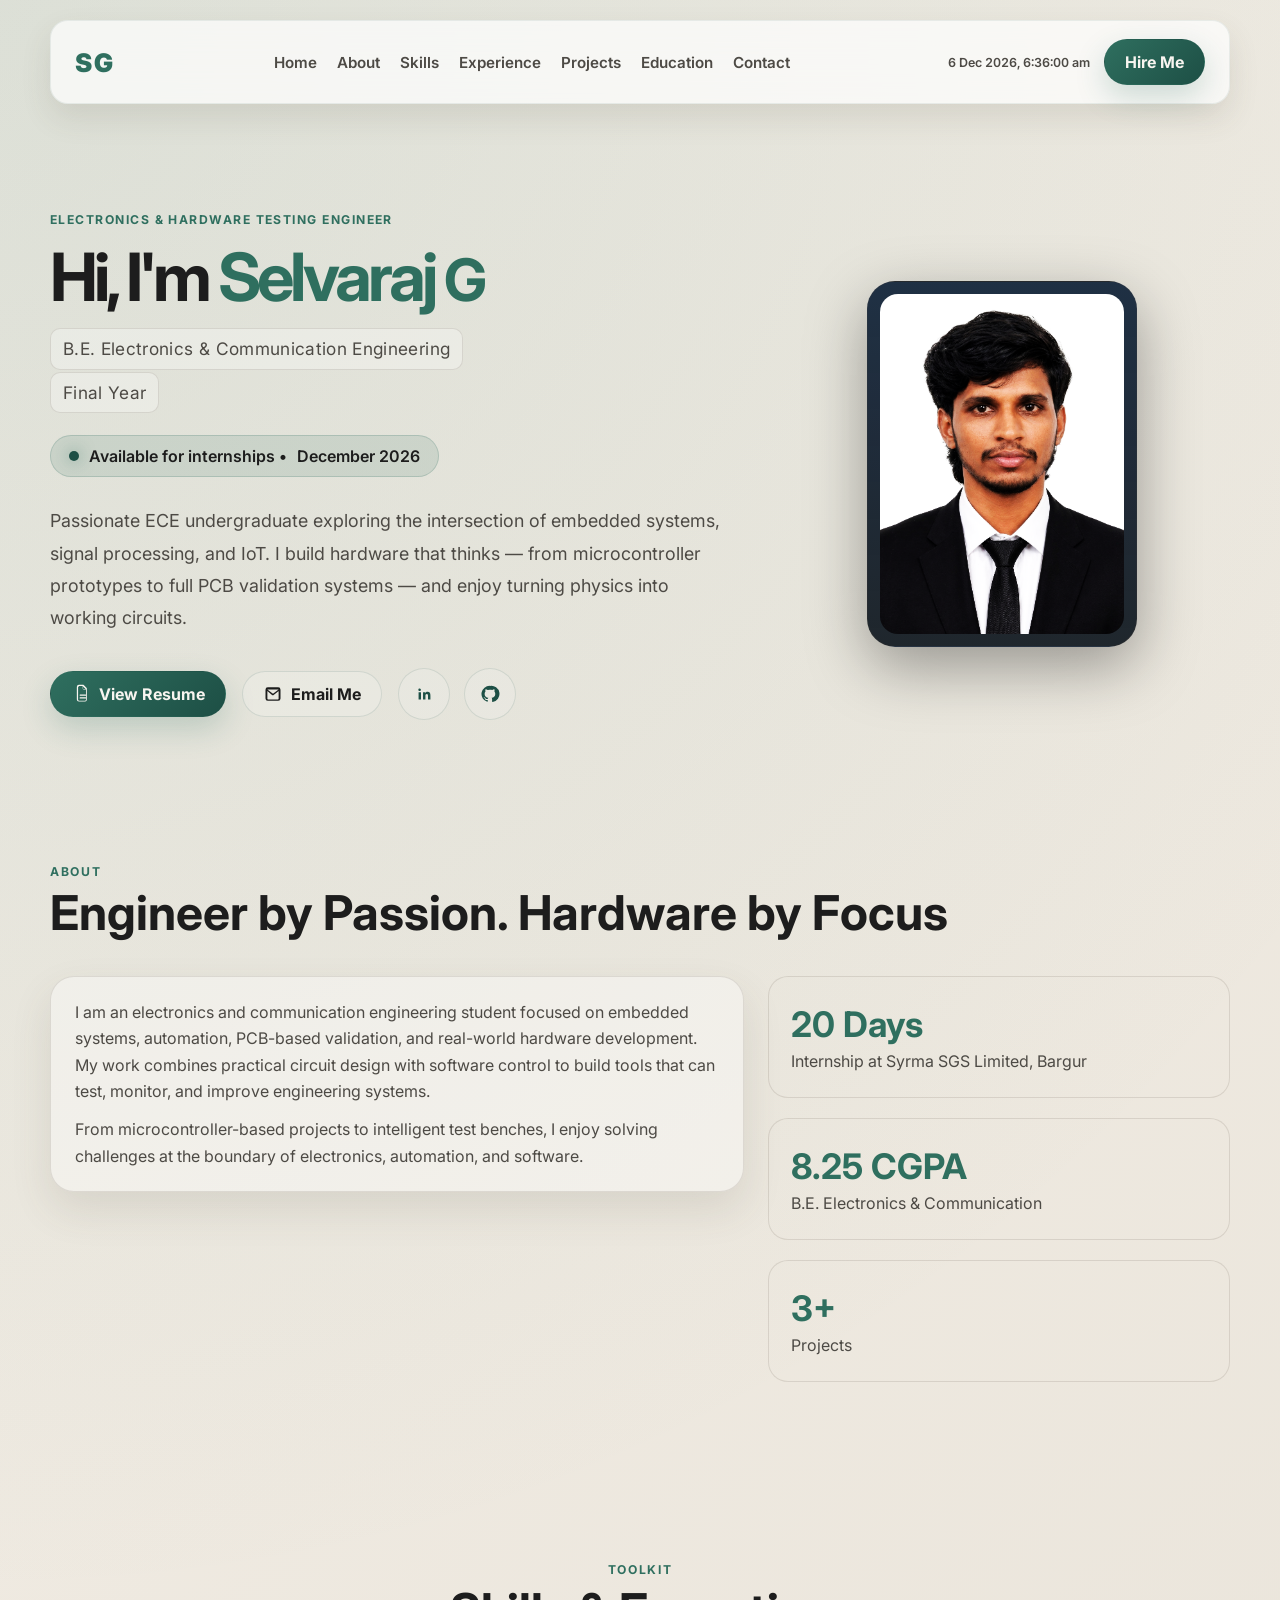
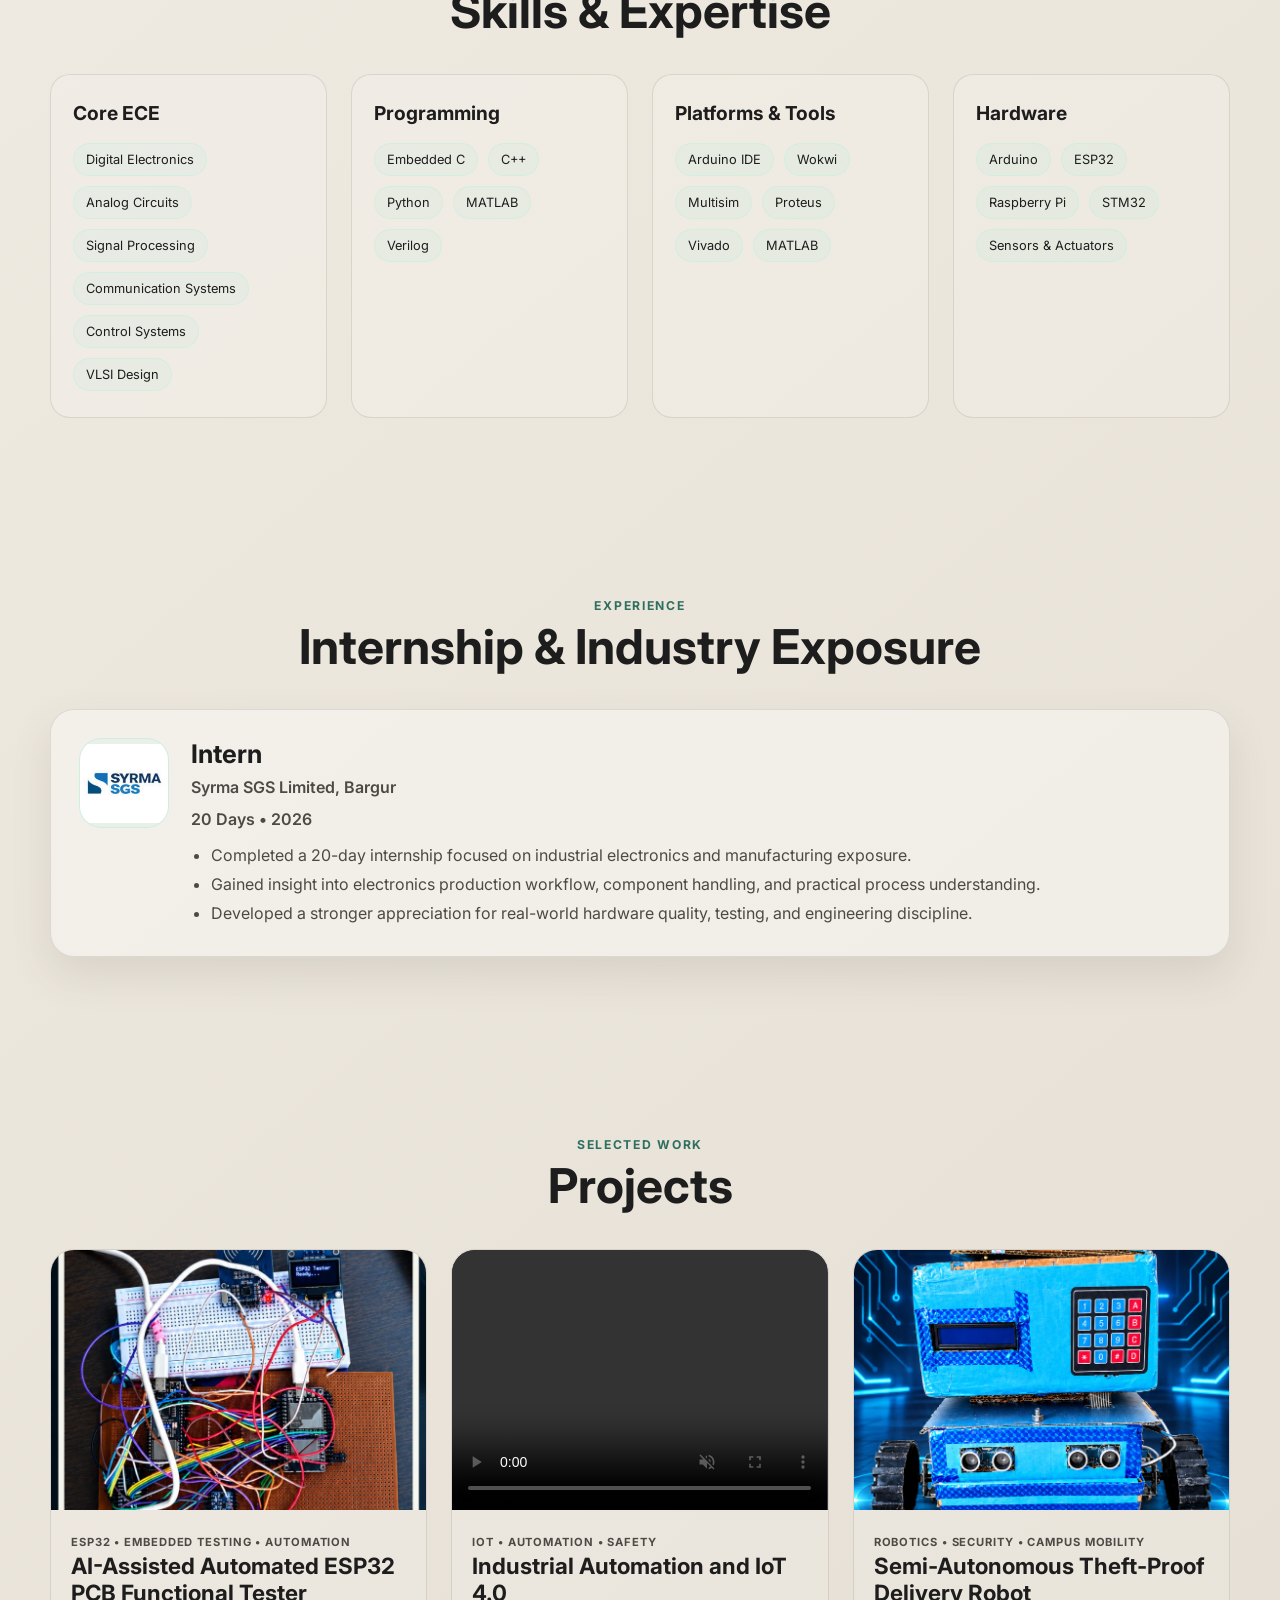
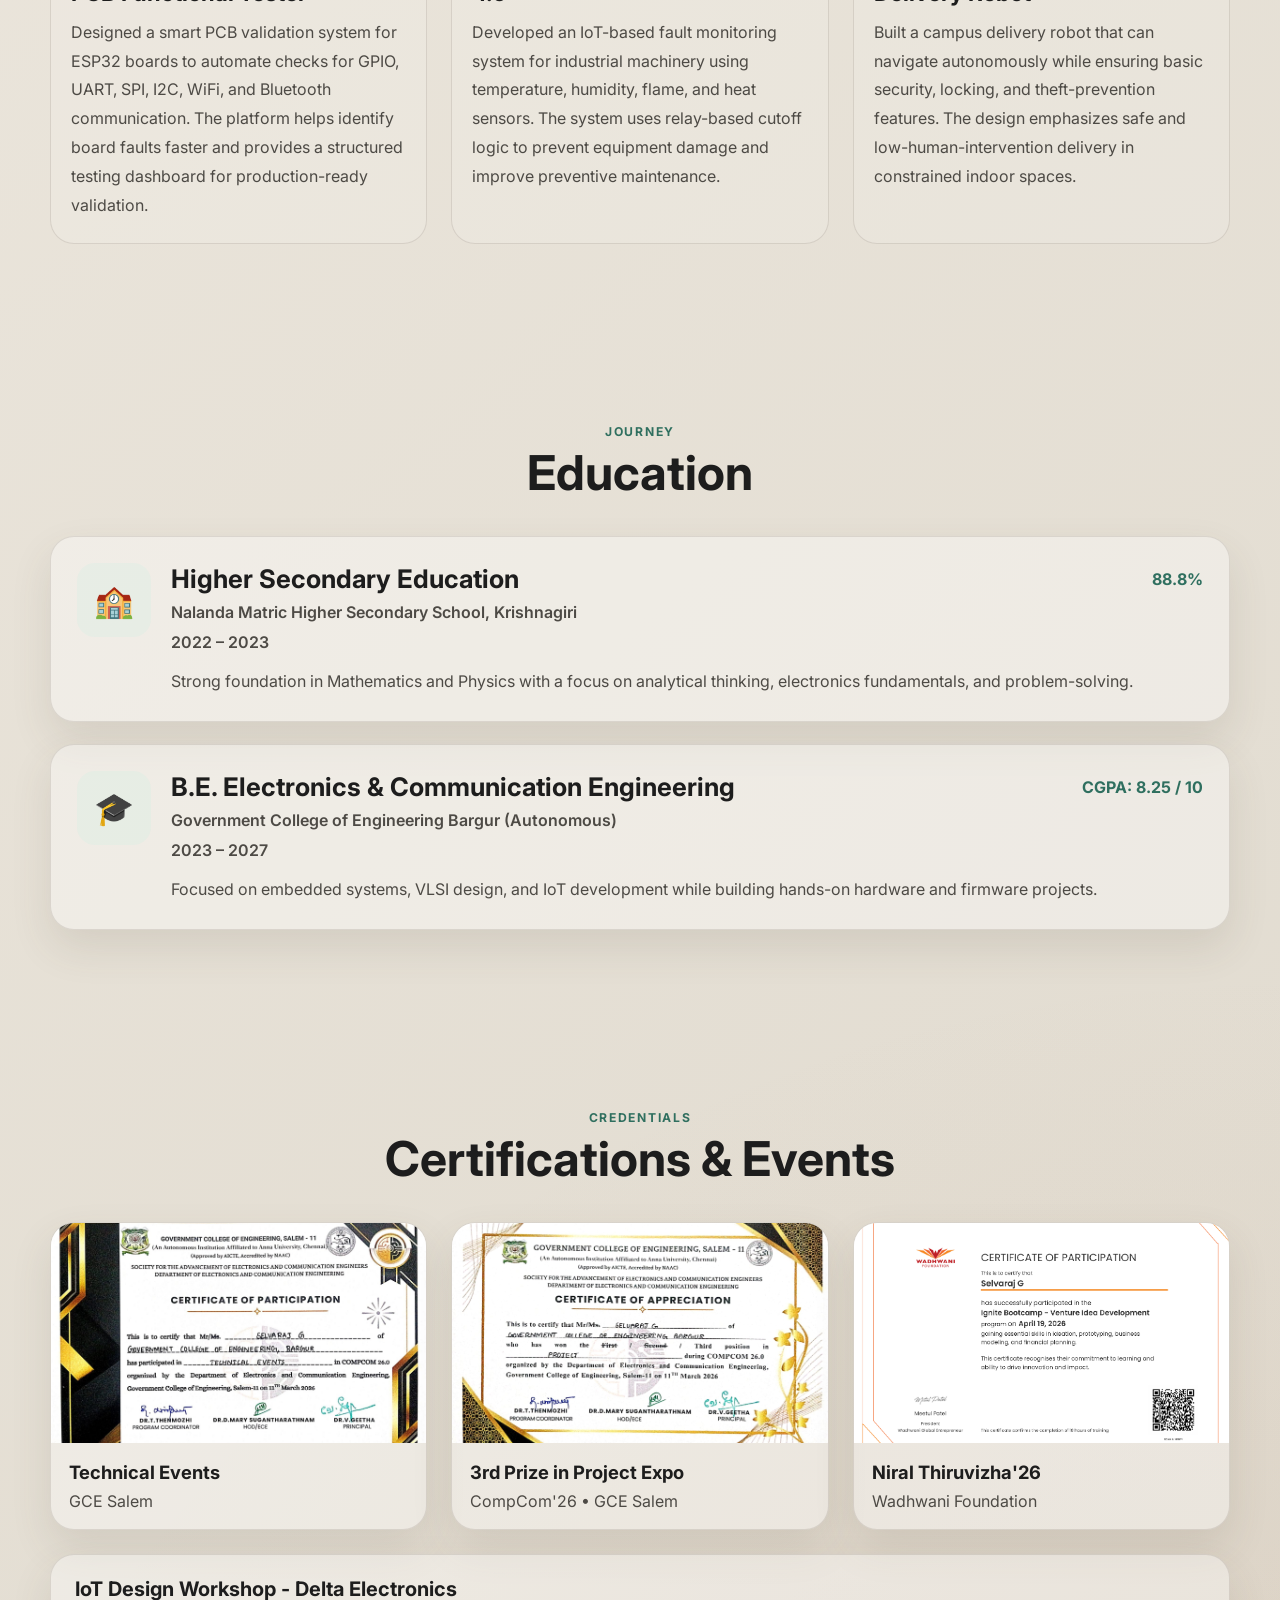
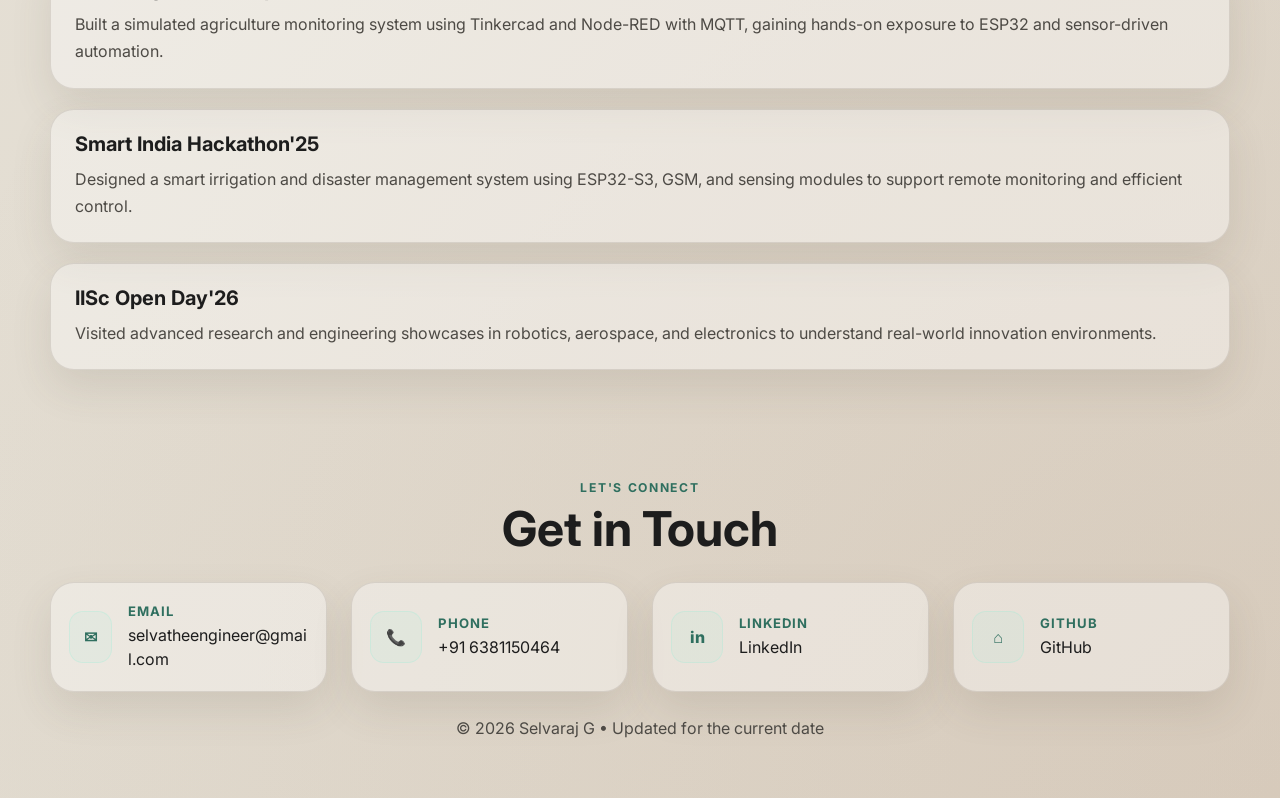
==== commit 5c54aef1: "First version of my DECPORT" ====
--- a/index.html
+++ b/index.html
@@ -1,377 +1,409 @@
-<!DOCTYPE html>
+﻿<!DOCTYPE html>
 <html lang="en">
-  <style>
-    .bold-line {
-      font-family: 'Roboto', sans-serif;
-      font-weight: bold;
-      font-size: 20px; /* optional */
-    }
-  </style>
-<head>
-  <meta charset="UTF-8" />
-  <meta name="viewport" content="width=device-width, initial-scale=1.0"/>
-  <title>Selvaraj Portfolio</title>
-
-  <link rel="stylesheet" href="style.css"/>
-</head>
-
-<body>
-
-  <!-- NAVBAR -->
-  <header class="navbar">
-    <div class="logo">SG</div>
-
-    <nav>
-      <a href="#home">Home</a>
-      <a href="#skills-header">Skills</a>
-      <a href="#projects">Projects</a>
-      <a href="#education">Education</a>
-      <a href="#certificates">Certificates</a>
-      <a href="#Events">Events</a>
-      <a href="#contact">Contact</a>
-    </nav>
-  </header>
-
-  <!-- HERO -->
-  <section id="home" class="hero">
-    <div class="hero-text">
-      <p class="badge">
-  ✦ Available for internships - 2026
-</p>
-
-      <p class="bold-line" style="font-size: 5em;">
-  Hi, I'm <span>Selvaraj G</span>
-</p>
-
-      <h3>B.E. Electronics & Communication Engineering, 3rd Year</h3>
-
-      <p class="about-box">
-       Passionate ECE undergraduate exploring the intersection of embedded systems, 
-      signal processing, and IoT. I build hardware that thinks — from microcontroller 
-       prototypes to full PCB designs — and love translating physics into working circuits.
-     </p>
-      <div class="buttons">
-       <a href="https://drive.google.com/file/d/1y0BRIrKEnvIbeT_kB8ZUXoPT676v6pBp/view?usp=drive_link" class="btn"><img src="image/letter.png" alt="mail icon" class="icon"><h2>View Resume</h2></a>
-        <a href="mailto:selvatheengineer@gmail.com" class="btn ">
-       <img src="image/email.png" alt="mail icon" class="icon"><h2> 
-       Email Me</h2></a>
-        <a href="https://www.linkedin.com/in/selvaraj-g-5100303b3/"class="btn ">
-        <img src="image/ln.png" alt="mail icon" class="icon"></a>
-        <a href="https://github.com/selvaraj-ctrl/Porfolio/blob/main/index.html"class="btn ">
-        <img src="image/github.png" alt="mail icon" class="icon"></a>
-
-    </div>
-
-    <div class="hero-img">
-  <div class="img-card">
-    <img src="image/image.png" alt="profile">
-  </div>
-</div>
-  </section>
-
-  <!-- SKILLS -->
-<section id="skills-header"class="skills-section">
-  <h4 class="mini-title">TOOLKIT</h4>
-  <h2 class="main-title">Skills & Expertise</h2>
-  <p class="subtitle">
-    A hands-on blend of hardware, firmware and software — tuned for building working systems.
-  </p>
-
-  <div class="skills-container">
-
-    <!-- Core ECE -->
-    <div class="skill-card">
-      <h3>Core ECE</h3>
-      <div class="tags">
-        <span>Digital Electronics</span>
-        <span>Analog Circuits</span>
-        <span>Signal Processing</span>
-        <span>Communication Systems</span>
-        <span>Control Systems</span>
-        <span>VLSI Design </span>
+  <head>
+    <meta charset="UTF-8" />
+    <meta name="viewport" content="width=device-width, initial-scale=1.0" />
+    <meta
+      name="description"
+      content="Selvaraj G portfolio showcasing electronics, embedded systems, PCB testing, IoT, and engineering projects."
+    />
+    <title>Selvaraj G | Portfolio</title>
+    <link rel="preconnect" href="https://fonts.googleapis.com" />
+    <link rel="preconnect" href="https://fonts.gstatic.com" crossorigin />
+    <link
+      href="https://fonts.googleapis.com/css2?family=Inter:wght@400;500;600;700;800;900&display=swap"
+      rel="stylesheet"
+    />
+    <link rel="stylesheet" href="style.css" />
+  </head>
+  <body>
+    <header class="topbar">
+      <div class="brand" aria-label="Selvaraj G home">SG</div>
+      <nav class="nav" aria-label="Main navigation">
+        <a href="#home">Home</a>
+        <a href="#about">About</a>
+        <a href="#skills">Skills</a>
+        <a href="#experience">Experience</a>
+        <a href="#projects">Projects</a>
+        <a href="#education">Education</a>
+        <a href="#contact">Contact</a>
+      </nav>
+      <div class="topbar-right">
+        <time class="live-clock" id="live-clock" aria-label="Current date and time"></time>
+        <a class="nav-cta" href="#contact">Hire Me</a>
       </div>
-    </div>
-
-    <!-- Programming -->
-    <div class="skill-card">
-      <h3>Programming</h3>
-      <div class="tags">
-        <span>Embedded C</span>
-        <span>C++</span>
-        <span>Python</span>
-        <span>MATLAB</span>
-        <span>Verilog</span>
-        <span>Assembly</span>
+    </header>
+
+    <main>
+      <section class="hero" id="home">
+        <div class="hero-copy">
+          <span class="eyebrow">Electronics &amp; Hardware Testing Engineer</span>
+          <h1>Hi, I'm <span class="name">Selvaraj</span> <span class="name-initial">G</span></h1>
+          <p class="hero-subtitle" aria-label="B.E. Electronics & Communication Engineering, Final Year">
+            <span class="degree-line">B.E. Electronics &amp; Communication Engineering</span>
+            <span class="year-line">Final Year</span>
+          </p>
+          <div class="availability-pill">
+            <span class="pulse"></span>
+            Available for internships • <span id="current-date">December 2026</span>
+          </div>
+
+          <p class="lead">
+            Passionate ECE undergraduate exploring the intersection of embedded systems,
+            signal processing, and IoT. I build hardware that thinks — from microcontroller
+            prototypes to full PCB validation systems — and enjoy turning physics into
+            working circuits.
+          </p>
+
+          <div class="cta-row">
+            <a class="btn btn-primary" href="https://drive.google.com/file/d/1y0BRIrKEnvIbeT_kB8ZUXoPT676v6pBp/view?usp=drive_link" target="_blank" rel="noreferrer">
+              <svg viewBox="0 0 24 24" aria-hidden="true"><path d="M7 3.5A2.5 2.5 0 0 1 9.5 1h5.25a.75.75 0 0 1 .53.22l3.5 3.5a.75.75 0 0 1 .22.53V18.5A2.5 2.5 0 0 1 17 21H9.5A2.5 2.5 0 0 1 7 18.5v-15Zm2.5-.5a1 1 0 0 0-1 1v15a1 1 0 0 0 1 1H17a1 1 0 0 0 1-1V6.5h-2.5A1.5 1.5 0 0 1 14 5V2.5H9.5Zm5 1.07v1.93h2.93l-2.93-2.93Zm-3.5 8.43h6.5a.75.75 0 0 1 0 1.5h-6.5a.75.75 0 0 1 0-1.5Zm0 3.5h6.5a.75.75 0 0 1 0 1.5h-6.5a.75.75 0 0 1 0-1.5Z"/></svg>
+              View Resume
+            </a>
+            <a class="btn btn-secondary" href="mailto:selvatheengineer@gmail.com">
+              <svg viewBox="0 0 24 24" aria-hidden="true"><path d="M3 6.75A2.75 2.75 0 0 1 5.75 4h12.5A2.75 2.75 0 0 1 21 6.75v10.5A2.75 2.75 0 0 1 18.25 20H5.75A2.75 2.75 0 0 1 3 17.25V6.75Zm2.2-.25 6.8 5.28 6.8-5.28H5.2Zm13.55 1.97-6.32 4.9a1 1 0 0 1-1.26 0L5.25 8.47v8.78c0 .69.56 1.25 1.25 1.25h10.99c.69 0 1.25-.56 1.25-1.25V8.47Z"/></svg>
+              Email Me
+            </a>
+            <div class="social-links" aria-label="Social profiles">
+              <a href="https://www.linkedin.com/in/selvaraj-g-5100303b3/" target="_blank" rel="noreferrer" aria-label="LinkedIn">
+                <svg viewBox="0 0 24 24" aria-hidden="true"><path d="M6.94 8.5A1.56 1.56 0 1 1 6.94 5.4a1.56 1.56 0 0 1 0 3.1ZM5.5 9.75h2.9v8.75H5.5V9.75Zm5.13 0h2.77v1.2h.04c.39-.74 1.34-1.52 2.76-1.52 2.96 0 3.5 1.95 3.5 4.48v4.59h-2.9v-4.3c0-1.02-.02-2.34-1.42-2.34-1.43 0-1.65 1.12-1.65 2.27v4.37h-2.9V9.75Z"/></svg>
+              </a>
+              <a href="https://github.com/selvaraj-ctrl" target="_blank" rel="noreferrer" aria-label="GitHub">
+                <svg viewBox="0 0 24 24" aria-hidden="true"><path d="M12 2.25A9.75 9.75 0 0 0 8.62 21.3c.49.09.67-.21.67-.47v-1.68c-2.72.59-3.3-1.17-3.3-1.17-.45-1.14-1.1-1.45-1.1-1.45-.9-.61.07-.6.07-.6 1 .07 1.53 1.03 1.53 1.03.88 1.52 2.32 1.08 2.89.83.09-.64.35-1.08.64-1.33-2.17-.25-4.45-1.09-4.45-4.83 0-1.07.38-1.94 1.01-2.62-.1-.25-.44-1.29.1-2.68 0 0 .83-.27 2.72 1.01A9.4 9.4 0 0 1 12 7.01c.84 0 1.69.11 2.49.33 1.88-1.28 2.71-1.01 2.71-1.01.54 1.39.2 2.43.1 2.68.63.68 1.01 1.55 1.01 2.62 0 3.75-2.29 4.58-4.47 4.82.36.31.68.92.68 1.86v2.76c0 .26.18.57.68.47A9.75 9.75 0 0 0 12 2.25Z"/></svg>
+              </a>
+            </div>
+          </div>
+        </div>
+
+        <div class="hero-visual">
+          <div class="portrait-card">
+            <img src="image/image.png" alt="Selvaraj G portrait" />
+          </div>
+        </div>
+      </section>
+
+      <section class="about section" id="about">
+        <div class="section-heading">
+          <p class="section-tag">About</p>
+          <h2>Engineer by Passion. Hardware by Focus</h2>
+        </div>
+
+        <div class="about-grid">
+          <div class="glass-card">
+            <p>
+              I am an electronics and communication engineering student focused on embedded
+              systems, automation, PCB-based validation, and real-world hardware development.
+              My work combines practical circuit design with software control to build tools
+              that can test, monitor, and improve engineering systems.
+            </p>
+            <p>
+              From microcontroller-based projects to intelligent test benches, I enjoy solving
+              challenges at the boundary of electronics, automation, and software.
+            </p>
+          </div>
+
+          <div class="metrics">
+            <div class="metric-box">
+              <strong>20 Days</strong>
+              <span>Internship at Syrma SGS Limited, Bargur</span>
+            </div>
+            <div class="metric-box">
+              <strong>8.25 CGPA</strong>
+              <span>B.E. Electronics &amp; Communication</span>
+            </div>
+            <div class="metric-box">
+              <strong>3+</strong>
+              <span>Projects</span>
+            </div>
+          </div>
+        </div>
+      </section>
+
+      <section class="skills section" id="skills">
+        <div class="section-heading center">
+          <p class="section-tag">Toolkit</p>
+          <h2>Skills &amp; Expertise</h2>
+        </div>
+
+        <div class="skills-grid">
+          <article class="skill-card">
+            <h3>Core ECE</h3>
+            <div class="tags">
+              <span>Digital Electronics</span>
+              <span>Analog Circuits</span>
+              <span>Signal Processing</span>
+              <span>Communication Systems</span>
+              <span>Control Systems</span>
+              <span>VLSI Design</span>
+            </div>
+          </article>
+
+          <article class="skill-card">
+            <h3>Programming</h3>
+            <div class="tags">
+              <span>Embedded C</span>
+              <span>C++</span>
+              <span>Python</span>
+              <span>MATLAB</span>
+              <span>Verilog</span>
+            </div>
+          </article>
+
+          <article class="skill-card">
+            <h3>Platforms &amp; Tools</h3>
+            <div class="tags">
+              <span>Arduino IDE</span>
+              <span>Wokwi</span>
+              <span>Multisim</span>
+              <span>Proteus</span>
+              <span>Vivado</span>
+              <span>MATLAB</span>
+            </div>
+          </article>
+
+          <article class="skill-card">
+            <h3>Hardware</h3>
+            <div class="tags">
+              <span>Arduino</span>
+              <span>ESP32</span>
+              <span>Raspberry Pi</span>
+              <span>STM32</span>
+              <span>Sensors &amp; Actuators</span>
+            </div>
+          </article>
+        </div>
+      </section>
+
+      <section class="experience section" id="experience">
+        <div class="section-heading center">
+          <p class="section-tag">Experience</p>
+          <h2>Internship &amp; Industry Exposure</h2>
+        </div>
+
+        <div class="experience-card glass-card">
+          <div class="experience-icon">
+            <img src="image/syrma-sgs-logo.jpg" alt="Syrma SGS Limited logo" />
+          </div>
+          <div class="experience-content">
+            <h3>Intern</h3>
+            <p class="company">Syrma SGS Limited, Bargur</p>
+            <p class="duration">20 Days • 2026</p>
+            <ul>
+              <li>Completed a 20-day internship focused on industrial electronics and manufacturing exposure.</li>
+              <li>Gained insight into electronics production workflow, component handling, and practical process understanding.</li>
+              <li>Developed a stronger appreciation for real-world hardware quality, testing, and engineering discipline.</li>
+            </ul>
+          </div>
+        </div>
+      </section>
+
+      <section class="projects section" id="projects">
+        <div class="section-heading center">
+          <p class="section-tag">Selected Work</p>
+          <h2>Projects</h2>
+        </div>
+
+        <div class="projects-grid">
+          <article class="project-card">
+            <div class="project-image">
+              <img src="image/pcb-functional-tester.png" alt="ESP32 PCB functional tester prototype with connected test hardware" />
+            </div>
+            <div class="project-body">
+              <p class="project-tag">ESP32 • Embedded Testing • Automation</p>
+              <h3>AI-Assisted Automated ESP32 PCB Functional Tester</h3>
+              <p>
+                Designed a smart PCB validation system for ESP32 boards to automate checks for
+                GPIO, UART, SPI, I2C, WiFi, and Bluetooth communication. The platform helps
+                identify board faults faster and provides a structured testing dashboard for
+                production-ready validation.
+              </p>
+            </div>
+          </article>
+
+          <article class="project-card">
+            <div class="project-image">
+              <video controls muted playsinline>
+                <source src="image/io.mp4" type="video/mp4" />
+                Your browser does not support the video tag.
+              </video>
+            </div>
+            <div class="project-body">
+              <p class="project-tag">IoT • Automation • Safety</p>
+              <h3>Industrial Automation and IoT 4.0</h3>
+              <p>
+                Developed an IoT-based fault monitoring system for industrial machinery using
+                temperature, humidity, flame, and heat sensors. The system uses relay-based cutoff
+                logic to prevent equipment damage and improve preventive maintenance.
+              </p>
+            </div>
+          </article>
+
+          <article class="project-card">
+            <div class="project-image">
+              <img src="image/delivery-robot.png" alt="Semi-autonomous theft-proof campus delivery robot" />
+            </div>
+            <div class="project-body">
+              <p class="project-tag">Robotics • Security • Campus Mobility</p>
+              <h3>Semi-Autonomous Theft-Proof Delivery Robot</h3>
+              <p>
+                Built a campus delivery robot that can navigate autonomously while ensuring basic
+                security, locking, and theft-prevention features. The design emphasizes safe and
+                low-human-intervention delivery in constrained indoor spaces.
+              </p>
+            </div>
+          </article>
+        </div>
+      </section>
+
+      <section class="education section" id="education">
+        <div class="section-heading center">
+          <p class="section-tag">Journey</p>
+          <h2>Education</h2>
+        </div>
+
+        <div class="edu-stack">
+          <article class="edu-card glass-card">
+            <div class="edu-icon">🏫</div>
+            <div class="edu-content">
+              <div class="edu-head">
+                <h3>Higher Secondary Education</h3>
+                <span>88.8%</span>
+              </div>
+              <p class="school">Nalanda Matric Higher Secondary School, Krishnagiri</p>
+              <p class="date">2022 – 2023</p>
+              <p>
+                Strong foundation in Mathematics and Physics with a focus on analytical thinking,
+                electronics fundamentals, and problem-solving.
+              </p>
+            </div>
+          </article>
+
+          <article class="edu-card glass-card">
+            <div class="edu-icon">🎓</div>
+            <div class="edu-content">
+              <div class="edu-head">
+                <h3>B.E. Electronics &amp; Communication Engineering</h3>
+                <span>CGPA: 8.25 / 10</span>
+              </div>
+              <p class="school">Government College of Engineering Bargur (Autonomous)</p>
+              <p class="date">2023 – 2027</p>
+              <p>
+                Focused on embedded systems, VLSI design, and IoT development while building
+                hands-on hardware and firmware projects.
+              </p>
+            </div>
+          </article>
+        </div>
+      </section>
+
+      <section class="credentials section" id="credentials">
+        <div class="section-heading center">
+          <p class="section-tag">Credentials</p>
+          <h2>Certifications &amp; Events</h2>
+        </div>
+
+        <div class="credential-grid">
+          <article class="credential-card glass-card">
+            <img src="image/TE.jpeg" alt="Technical event certificate" />
+            <h3>Technical Events</h3>
+            <p>GCE Salem</p>
+          </article>
+
+          <article class="credential-card glass-card">
+            <img src="image/PE.jpeg" alt="Project expo achievement" />
+            <h3>3rd Prize in Project Expo</h3>
+            <p>CompCom'26 • GCE Salem</p>
+          </article>
+
+          <article class="credential-card glass-card">
+            <img src="image/we.png" alt="Niral Thiruvizha certificate" />
+            <h3>Niral Thiruvizha'26</h3>
+            <p>Wadhwani Foundation</p>
+          </article>
+        </div>
+
+        <div class="event-list">
+          <div class="event-item glass-card">
+            <h3>IoT Design Workshop - Delta Electronics</h3>
+            <p>Built a simulated agriculture monitoring system using Tinkercad and Node-RED with MQTT, gaining hands-on exposure to ESP32 and sensor-driven automation.</p>
+          </div>
+          <div class="event-item glass-card">
+            <h3>Smart India Hackathon'25</h3>
+            <p>Designed a smart irrigation and disaster management system using ESP32-S3, GSM, and sensing modules to support remote monitoring and efficient control.</p>
+          </div>
+          <div class="event-item glass-card">
+            <h3>IISc Open Day'26</h3>
+            <p>Visited advanced research and engineering showcases in robotics, aerospace, and electronics to understand real-world innovation environments.</p>
+          </div>
+        </div>
+      </section>
+    </main>
+
+    <footer class="site-footer" id="contact">
+      <div class="section-heading center footer-heading">
+        <p class="section-tag">Let's Connect</p>
+        <h2>Get in Touch</h2>
       </div>
-    </div>
-
-    <!-- Platforms & Tools -->
-    <div class="skill-card">
-      <h3>Platforms & Tools</h3>
-      <div class="tags">
-        <span>Arduino IDE</span>
-        <span>TinkerCad / Wokwi / Multisim</span>
-        <span>PSSpice / Proteus</span>
-        <span>Xilinix 14.7 / Vivado</span>
-        <span>Microwind / Dsch2</span>
-        <span>Matlab</span>
+
+      <div class="contact-grid">
+        <div class="contact-card glass-card">
+          <span class="contact-icon">✉</span>
+          <div>
+            <h3>Email</h3>
+            <a href="mailto:selvatheengineer@gmail.com">selvatheengineer@gmail.com</a>
+          </div>
+        </div>
+
+        <div class="contact-card glass-card">
+          <span class="contact-icon">📞</span>
+          <div>
+            <h3>Phone</h3>
+            <a href="tel:+916381150464">+91 6381150464</a>
+          </div>
+        </div>
+
+        <div class="contact-card glass-card">
+          <span class="contact-icon">in</span>
+          <div>
+            <h3>LinkedIn</h3>
+            <a href="https://www.linkedin.com/in/selvaraj-g-5100303b3/" target="_blank" rel="noopener noreferrer" aria-label="Open Selvaraj's LinkedIn profile">LinkedIn</a>
+          </div>
+        </div>
+
+        <div class="contact-card glass-card">
+          <span class="contact-icon">⌂</span>
+          <div>
+            <h3>GitHub</h3>
+            <a href="https://github.com/selvaraj-ctrl" target="_blank" rel="noopener noreferrer" aria-label="Open Selvaraj's GitHub profile">GitHub</a>
+          </div>
+        </div>
       </div>
-    </div>
-
-    <!-- Hardware -->
-    <div class="skill-card">
-      <h3>Hardware</h3>
-      <div class="tags">
-        <span>Arduino</span>
-        <span>ESP32</span>
-        <span>Raspberry Pi</span>
-        <span>STM32</span>
-        <span>Sensors & Actuators</span>
-        <span>Artex 7</span>
-      </div>
-    </div>
-
-  </div>
-</section>
-  <!-- PROJECTS -->
-<section class="skills-section" id="projects">
-  <h4 class="mini-title">SELECTED WORK</h4>
-  <h2 class="main-title">Projects</h2>
-  <p class="subtitle">
-    Hardware-first builds — each one shipped with real circuits, real code.
-  </p>
-
-  <div class="projects-container">
-
-    <!-- Project 1 -->
-    <div class="project-card">
-      
-        <video controls width="300">
-  <source src="image/io.mp4" type="video/mp4">
-  Your browser does not support the video tag.
-</video>
-      </a>
-      <div class="project-content">
-        <h3>Industrial Automation and IoT 4.0</h3>
-        <p><span class="highlight">
-          An IOT based Fault monitoring System in Insutrial Machinaries, by using Temperature,Humidity, Flame, Heat Parameters Using Sensors To Control Fault and Prevent the Machineris by using Relay to Cutoff the Power.
-        </span></p>
-      </div>
-    </div>
-
-    <!-- Project 2 -->
-    <div class="project-card">
-      
-        <img src="image/ro.jpeg" alt="Project 2">
-      </a>
-      <div class="project-content">
-        <p><h3>Semi-Autonomous Theft-Proof
-           Delivery Robot for In-Campus
-            Delivery</h3></p>
-        <p><span class="highlight">
-          A smart delivery robot used inside a campus that can move on its own to deliver items. It has basic safety and locking features to prevent theft and needs little human control.
-        </span></p>
-      </div>
-    </div>
-  </div>
-</section>
-<section class="skills-section" id="education">
-  <h4 class="mini-title">JOURNEY</h4>
-  <h2 class="main-title">Education</h2>
-  <p class="subtitle">
-    Where I learned to think like an engineer.
-  </p>
-  <div class="education-container">
-
-    <!-- Item 1 -->
-    <div class="edu-card">
-      <div class="edu-icon">🎓</div>
-      <div class="edu-content">
-        <div class="edu-row">
-  <h3>B.E. Electronics & Communication Engineering</h3>
-  <span class="cgpa">CGPA 8.8/10</span>
-</div>
-       <div class="edu-bol"> <span class="edu-college"><span class="highlight">Government College Engineering Bargur (Autonomous)   —    Affiliated to Anna University </span></span></div>
-        <span class="edu-year"><span class="highlight">2023 – 2027</span></span>
-       <div class="edu-bot"> <p>
-          Focused on embedded systems, VLSI Design, and IoT development.
-          Actively building real-world hardware and firmware projects.
-        </p></div>
-      </div>
-    </div>
-
-    <!-- Item 2 -->
-    <div class="edu-card">
-      <div class="edu-icon">🏫</div>
-      <div class="edu-content"><div class="edu-row">
-        <h3>Higher Secondary Education</h3>
-        <span class="percentage">Percentage: 88.8%</span></div>
-        <div class="school">
-          <span class="edu-college"><span class="highlight">Nalanda Matric Higher Secondary School Krishnagiri </span></span>
-        </div>
-        <div class="school-year">
-          <span class="edu-year"><span class="highlight">2021 – 2023</span></span>
-        </div>
-        <div class="school-goal">
-          <p>
-            Specialized in Mathematics and Physics with strong fundamentals 
-            in electronics and problem-solving.
-          </p>
-        </div>
-      </div>
-    </div>
-
-  </div>
-</section>
-  <section id="certificates" class="skills-section">
-    <h4 class="mini-title">Credentials</h4>
-  <h2 class="main-title">Certifications</h2>
-  <p class="subtitle">
-    Verified learning and specialisation tracks.
-  </p>
-    <div class="cert-container">
-
-    <!-- Certificate 1 -->
-    <div class="cert-card">
-        <img src="image/TE.jpeg" alt="Certificate 1">
-      </a>
-      <div class="cert-content">
-        <h3>Technical Events</h3>
-        <p><span class="highlight">Gce Salem</span></p>
-      </div>
-    </div>
-
-    <!-- Certificate 2 -->
-    <div class="cert-card">
-        <img src="image/PE.jpeg" alt="Certificate 2">
-      </a>
-      <div class="cert-content">
-        <h3>3rd Prize in Project Expo @ CompCom'26 </h3>
-        <p><span class="highlight">Gce Salem</span></p>
-      </div>
-    </div>
-
-    <!-- Certificate 3 -->
-    <div class="cert-card">
-        <img src="image/we.png" alt="Certificate 3">
-      </a>
-      <div class="cert-content">
-        <h3>Niral Thiruvizha'26</h3>
-        <p><span class="highlight">WADHWANi FOUNDATION</span></p>
-      </div>
-    </div>
-
-  </div>
-  </section>
-<section id="Events" class="skills-section">
-    <h4 class="mini-title">Beyond the Classroom</h4>
-  <h2 class="main-title">Events & Competitions</h2>
-  <p class="subtitle">
-    Hackathons, tech-fests and competitive engineering.
-  </p>
-    <section class="events" id="events">
-  <h2 class="section-title">Events & Participation</h2>
-
-  <div class="events-container">
-
-    <div class="event-card"><h3>IOT Design Workshop - Delta Elctronics</h3><p> 
-      Participated in a 2-day IoT workshop, developing a simulated agriculture monitoring system using Tinkercad and Node-RED with MQTT.
-Gained hands-on experience with ESP32, Arduino, sensor integration, and real-time data communication.</p></div>
-
-    <div class="event-card"><h3>Green Skill Advancement Workshop - 2025 </h3><p>
-       Attended a 2-day EV & AI workshop, building basic ML models like linear regression using Python in Google Colab.
-Explored EV systems including BMS and charging, gaining foundational knowledge of EV architecture and AI concepts.</p></div>
-
-    <div class="event-card"><h3>Smart India Hackathon'25</h3><p>
-      Designed a Smart Water Irrigation & Disaster Management System using ESP32-S3, GSM module, and sensors.
-Enabled remote monitoring and efficient irrigation control, performing well in the intra-college round.</p></div>
-
-    <div class="event-card"><h3>Frequency Spectrum Analysis and Spectrum Analyzer Using DSO</h3><p>
-      Attended a workshop on electronic measurement using CRO, DSO, and MSO for waveform analysis and signal debugging.
-Explored RF testing and antenna basics in an anechoic chamber, building strong signal analysis skills.</p></div>
-
-    <div class="event-card"><h3>Iot Based System Design with Modern Microcontrollers</h3><p>
-       Conducted an IoT demonstration using Raspberry Pi and ESP32, integrating sensors, motors, and display modules.
-Used Thonny and 4G SIM communication, effectively demonstrating the system and enhancing communication skills.</p></div>
-
-    <div class="event-card"><h3>Edge AI tool - Demo </h3><p> 
-      Attended a session on Edge AI and TinyML, covering neural networks, hardware accelerators, and ML frameworks.
-Explored TensorFlow, PyTorch, STM32 boards, and NVIDIA Jetson for real-world edge computing applications.</p></div>
-
-    <div class="event-card"><h3>Skill Development Tools - Demo </h3><p> 
-      Participated in a hands-on electronics session using tools like multimeter, LCR meter, and clamp meter.
-Learned soldering techniques and basic circuit assembly, along with Raspberry Pi setup and development.</p></div>
-
-    <div class="event-card"><h3>IISC OPEN DAY'26</h3><p>
-      Visited IISc Open Day, exploring advanced projects in aerospace, robotics, and electronics.
-Gained insights into real-world engineering innovations and cutting-edge research environments.</p></div>
-
-    <div class="event-card"><h3>CompCom'26 @ Gce Salem</h3><p> 
-      Participated in technical events at GCE Salem, securing 3rd prize in a Project Expo for an IoT-based automation system.
-Gained exposure to inter-college symposiums and competitive technical environments.</p></div>
-
-    <div class="event-card"><h3>3D PRINETER - Demo</h3><p> 
-      Attended a hands-on demo on 3D printing, learning additive manufacturing and design-to-print workflows.
-Observed printer operations and material usage, gaining knowledge of rapid prototyping techniques.</p></div>
-
-    <div class="event-card"><h3>Niral Thiruvizha'26</h3><p>
-       Participated in Niral Thiruviza by Wadhwani Foundation, securing 276th place across Tamil Nadu for VERDIXA AI.
-Gained exposure to hackathons and innovation-driven problem-solving environments</p></div>
-
-  </div>
-</section>
-  </section>
-
-
-  <!-- CONTACT -->
-  <section id="contact" class="skills-section">
-    <h4 class="mini-title">Let's Connect</h4>
-  <h2 class="main-title">Get in Touch</h2>
-  <p class="subtitle">
-    Open to internships, research collaborations and hardware projects.
-  </p>
-<section class="contact-section">
-    <div class="contact-container">
-
-        <!-- Email -->
-        <div class="contact-card">
-            <div class="icon">✉</div>
-            <div class="contact-info">
-                <h3>EMAIL</h3>
-                <p>selvatheengineer@gmail.com</p>
-            </div>
-        </div>
-
-        <!-- Phone -->
-        <div class="contact-card">
-            <div class="icon">📞</div>
-            <div class="contact-info">
-                <h3>PHONE</h3>
-                <p>+91 6381150464</p>
-            </div>
-        </div>
-
-        <!-- LinkedIn -->
-        <div class="contact-card">
-            <div class="icon">in</div>
-            <div class="contact-info">
-                <h3>LINKEDIN</h3>
-                <p>linkedin.com/in/selvaraj-g</p>
-            </div>
-        </div>
-
-        <!-- GitHub -->
-        <div class="contact-card">
-            <div class="icon">🐱</div>
-            <div class="contact-info">
-                <h3>GITHUB</h3>
-                <p>github.com/selvaraj-ctrl</p>
-            </div>
-        </div>
-
-    </div>
-</section>
-
-  <script src="script.js"></script>
-</body>
-</html>.
+
+      <p class="footer-note">© <span id="year"></span> Selvaraj G • Updated for the current date</p>
+    </footer>
+
+    <script src="script.js"></script>
+    <script>
+      const currentDate = new Date();
+      const yearNode = document.getElementById('year');
+      const liveClock = document.getElementById('live-clock');
+
+      if (yearNode) {
+        yearNode.textContent = currentDate.getFullYear();
+      }
+
+      if (liveClock) {
+        const updateClock = () => {
+          liveClock.dateTime = new Date().toISOString();
+          liveClock.textContent = new Intl.DateTimeFormat('en-IN', {
+            dateStyle: 'medium',
+            timeStyle: 'medium',
+          }).format(new Date());
+        };
+
+        updateClock();
+        window.setInterval(updateClock, 1000);
+      }
+    </script>
+  </body>
+</html>
--- a/style.css
+++ b/style.css
@@ -1,302 +1,406 @@
+﻿:root {
+  --bg: #f4efe7;
+  --bg-2: #ded8cc;
+  --panel: rgba(255, 255, 255, 0.72);
+  --panel-strong: rgba(255, 255, 255, 0.9);
+  --card: rgba(255, 255, 255, 0.7);
+  --card-soft: rgba(245, 239, 232, 0.9);
+  --stroke: rgba(88, 73, 57, 0.14);
+  --primary: #2f6f5f;
+  --primary-strong: #1d4f45;
+  --accent: #a97553;
+  --text: #1d1d1d;
+  --muted: #4d4a45;
+  --shadow: rgba(86, 73, 59, 0.12);
+}
+
 * {
-  margin: 12px;
-  padding: 0;
   box-sizing: border-box;
-  font-family: sans-serif;
-}
-
-/* 🌌 BACKGROUND GLOW */
+}
+
+html {
+  scroll-behavior: smooth;
+}
+
 body {
   margin: 0;
-  font-family: 'Poppins', sans-serif;
-
+  font-family: 'Inter', sans-serif;
   background:
-    /* GRID LINES */
-    linear-gradient(rgba(255,255,255,0.05) 1px, transparent 1px),
-    linear-gradient(90deg, rgba(255, 255, 255, 0.05) 1px, transparent 1px),
-
-    /* YOUR EXISTING BACKGROUND */
-    radial-gradient(#2b1b68 20%),
-    linear-gradient(135deg, rgba(22, 230, 108, 0.15), transparent);
-
-  background-size: 40px 40px, 40px 40px, auto, auto;
-
-  color: rgb(231, 223, 223);
-  overflow-x: hidden;
-}
+    radial-gradient(circle at top left, rgba(47, 111, 95, 0.12), transparent 28%),
+    radial-gradient(circle at bottom right, rgba(169, 117, 83, 0.14), transparent 25%),
+    linear-gradient(140deg, var(--bg), var(--bg-2));
+  color: var(--text);
+}
+
+img,
+video {
+  display: block;
+  width: 100%;
+  max-width: 100%;
+}
+
+a {
+  color: inherit;
+  text-decoration: none;
+}
+
+.section {
+  width: min(1180px, calc(100% - 32px));
+  margin: 0 auto;
+  padding: 90px 0;
+}
+
+.section-heading {
+  margin-bottom: 36px;
+}
+
+.section-heading.center {
+  text-align: center;
+}
+
+.section-tag {
+  margin: 0 0 8px;
+  color: var(--primary);
+  text-transform: uppercase;
+  letter-spacing: 0.14em;
+  font-size: 0.76rem;
+  font-weight: 700;
+}
+
+.section-heading h2 {
+  margin: 0;
+  font-size: clamp(2rem, 4vw, 3rem);
+  line-height: 1.1;
+}
+
+.topbar {
+  position: sticky;
+  top: 0;
+  z-index: 50;
+  width: min(1180px, calc(100% - 32px));
+  margin: 20px auto 0;
+  display: flex;
+  align-items: center;
+  justify-content: space-between;
+  padding: 18px 24px;
+  background: rgba(255, 255, 255, 0.7);
+  backdrop-filter: blur(18px);
+  border: 1px solid rgba(29, 79, 69, 0.08);
+  border-radius: 18px;
+  box-shadow: 0 14px 30px var(--shadow);
+}
+
+.brand {
+  font-weight: 900;
+  font-size: 1.6rem;
+  letter-spacing: 0.08em;
+  color: var(--primary);
+}
+
+.nav {
+  display: flex;
+  align-items: center;
+  gap: 20px;
+  flex-wrap: wrap;
+  justify-content: center;
+}
+
+.nav a {
+  color: var(--muted);
+  font-size: 0.95rem;
+  font-weight: 600;
+  transition: color 0.2s ease;
+}
+
+.nav a:hover,
+.nav a:focus-visible {
+  color: var(--text);
+}
+
+.topbar-right {
+  display: flex;
+  align-items: center;
+  gap: 14px;
+}
+
+.live-clock {
+  color: var(--muted);
+  font-size: 0.78rem;
+  font-weight: 600;
+  white-space: nowrap;
+  font-variant-numeric: tabular-nums;
+}
+
+.nav-cta,
 .btn {
   display: inline-flex;
   align-items: center;
-  gap: 10px; /* space between image and text */
-}
-
-.btn .icon {
-  width: 60px;
-  height: 60px;
-}
-
-.about-box {
-  max-width: 800px;
-  padding: 20px;
-  
-  color: #cfd8dc;
-  font-size: 20px;
+  justify-content: center;
+  gap: 8px;
+  min-height: 46px;
+  padding: 0 20px;
+  border-radius: 999px;
+  border: 1px solid transparent;
+  font-weight: 700;
+  transition: transform 0.2s ease, box-shadow 0.2s ease, border-color 0.2s ease;
+}
+
+.btn-icon {
+  display: inline-flex;
+  align-items: center;
+  justify-content: center;
+  font-size: 1.1rem;
+}
+
+.nav-cta,
+.btn-primary {
+  background: linear-gradient(135deg, var(--primary), var(--primary-strong));
+  color: #f8f5f0;
+  box-shadow: 0 12px 30px rgba(47, 111, 95, 0.22);
+}
+
+.btn-secondary {
+  background: rgba(255, 255, 255, 0.18);
+  border-color: rgba(29, 79, 69, 0.12);
+  color: var(--text);
+}
+
+.nav-cta:hover,
+.btn:hover {
+  transform: translateY(-1px);
+}
+
+.hero {
+  width: min(1180px, calc(100% - 32px));
+  margin: 50px auto 0;
+  display: grid;
+  grid-template-columns: 1.2fr 0.8fr;
+  gap: 42px;
+  align-items: center;
+  min-height: 620px;
+}
+
+.eyebrow {
+  display: inline-block;
+  margin-bottom: 18px;
+  color: var(--primary);
+  font-weight: 700;
+  letter-spacing: 0.12em;
+  text-transform: uppercase;
+  font-size: 0.76rem;
+}
+
+.hero h1 {
+  margin: 0;
+  font-size: clamp(2.6rem, 5.2vw, 4.5rem);
+  line-height: 0.98;
+  letter-spacing: -0.06em;
+}
+
+.hero h1 span {
+  color: var(--primary);
+}
+
+.hero h1 .name-initial {
+  display: inline-block;
+  white-space: nowrap;
+  font-size: 0.88em;
+}
+
+.hero-subtitle {
+  display: inline-flex;
+  flex-direction: column;
+  align-items: flex-start;
+  gap: 2px;
+  margin: 18px 0 0;
+  color: var(--muted);
+  font-size: 1.08rem;
+  letter-spacing: 0.02em;
   line-height: 1.6;
-
-  border: 2px dashed #3ae28066;
-  border-radius: 15px;
-
-  background: rgba(10, 25, 20, 0.6); /* glass effect */
-  backdrop-filter: blur(8px);
-
-  box-shadow: 0 0 15px #3ae28022;
-   
-  
-  
-}
-
-.badge {
-  display: inline-block;
+}
+
+.hero-subtitle .degree-line,
+.hero-subtitle .year-line {
+  display: block;
+  padding: 6px 12px;
+  border: 1px solid var(--stroke);
+  border-radius: 10px;
+  background: rgba(255, 255, 255, 0.3);
+}
+
+.hero-subtitle .degree-line {
+  white-space: nowrap;
+}
+
+.availability-pill {
+  display: inline-flex;
+  align-items: center;
+  gap: 10px;
   padding: 10px 18px;
-  
-  border-radius: 50px; /* pill shape */
-  
-  background: #071a12; /* dark greenish background */
-  color: #3ae280;
-  
-  border: 1px solid #3ae28055;
-  
-  font-size: 20px;
-  font-weight: 500;
-}
-
-/* NAVBAR */
-.navbar {
-  display: flex;
-  justify-content: space-between;
-  align-items:center;
-  flex-wrap:wrap;
-  padding: 5px 20px;
-
-
-  /* Glass effect */
-  background: rgba(151, 234, 240, 0.5);
-  backdrop-filter: blur(15px);
-  border-bottom: 1px solid rgb(252, 250, 250);
-  font-size: 23px;
-  position: fixed;   /* or sticky */
-  top: 0;
-  width: 100%;
-  z-index: 1000;    
-}
-
-
-.navbar nav a {
-  color: rgb(10, 1, 1);
-  margin: 0 20px;
-  text-decoration: none;
-  transition: 0.3s;
-}
-
-.navbar nav a:hover {
-  color: #edf3f7;
-}
-
-.hero {
-  display: flex;
-  justify-content: space-between;
-  align-items: center;
-  padding: 90px 1px;
-  gap: 1px;
-}/* space between text and image */
-
-/* LEFT TEXT */
-.hero-text {
-  flex: 1;
-  font-size: 12px;
-}
-
-/* RIGHT IMAGE */
-.hero-img {
-  flex: 1;
-  display: flex;
-  justify-content: flex-end; /* pushes image to right */
-  margin-top: -450px;
-}
-.img-card {
-  padding: 0px;
+  margin-top: 22px;
+  background: rgba(47, 111, 95, 0.12);
+  border: 1px solid rgba(47, 111, 95, 0.2);
+  border-radius: 999px;
+  color: var(--text);
+  font-weight: 600;
+}
+
+.pulse {
+  width: 10px;
+  height: 10px;
+  border-radius: 50%;
+  background: var(--primary-strong);
+  box-shadow: 0 0 16px rgba(47, 111, 95, 0.65);
+}
+
+.lead {
+  max-width: 700px;
+  margin-top: 28px;
+  color: var(--muted);
+  font-size: 1.12rem;
+  line-height: 1.8;
+}
+
+.cta-row {
+  display: flex;
+  align-items: center;
+  gap: 16px;
+  margin-top: 34px;
+  flex-wrap: wrap;
+}
+
+.social-links {
+  display: flex;
+  align-items: center;
+  gap: 14px;
+  margin-top: 0;
+  flex-wrap: wrap;
+}
+
+.social-links a {
+  display: inline-flex;
+  align-items: center;
+  justify-content: center;
+  width: 52px;
+  height: 52px;
+  border-radius: 999px;
+  background: rgba(255, 255, 255, 0.14);
+  border: 1px solid rgba(29, 79, 69, 0.12);
+  color: var(--primary-strong);
+  font-weight: 700;
+  transition: transform 0.2s ease, box-shadow 0.2s ease;
+}
+
+.social-links a:hover {
+  transform: translateY(-2px);
+  box-shadow: 0 10px 20px rgba(47, 111, 95, 0.14);
+}
+
+.social-links svg,
+.btn svg {
+  width: 20px;
+  height: 20px;
+  fill: currentColor;
+}
+
+.hero-visual {
+  display: flex;
+  justify-content: center;
+  align-items: center;
+}
+
+.portrait-card {
+  width: min(270px, 100%);
+  padding: 12px;
+  background: linear-gradient(180deg, rgba(18, 36, 58, 0.94), rgba(9, 17, 25, 0.9));
+  border: 1px solid var(--stroke);
+  border-radius: 28px;
+  box-shadow: 0 20px 60px rgba(0, 0, 0, 0.35);
+}
+
+.portrait-card img {
+  height: 340px;
+  object-fit: cover;
+  border-radius: 18px;
+}
+
+.glass-card {
+  background: rgba(255, 255, 255, 0.38);
+  border: 1px solid var(--stroke);
+  border-radius: 24px;
+  box-shadow: 0 18px 40px var(--shadow);
+}
+
+.about-grid {
+  display: grid;
+  grid-template-columns: 1.2fr 0.8fr;
+  gap: 24px;
+}
+
+.about-grid .glass-card {
+  padding: 22px 24px;
+  align-self: start;
+}
+
+.about-grid p {
+  margin: 0 0 12px;
+  color: var(--muted);
+  line-height: 1.65;
+  font-size: 1rem;
+}
+
+.about-grid p:last-child {
+  margin-bottom: 0;
+}
+
+.metrics {
+  display: grid;
+  gap: 20px;
+}
+
+.metric-box {
+  display: flex;
+  flex-direction: column;
+  gap: 6px;
+  padding: 26px 22px;
+  background: rgba(255, 255, 255, 0.02);
+  border: 1px solid var(--stroke);
   border-radius: 20px;
-  background: rgba(255,255,255,0.03);
-  backdrop-filter: blur(1px);
-  border: 1px solid rgba(255,255,255,0.08);
-
-  box-shadow: 0 0 25px rgba(79,195,247,0.2);
-  transform: translate(10px, -10px);
-} /* moves the card up and left for better positioning */
-  
-
-.img-card img {
-  width: 200px;      /* increase size */
-  height: 300px;      /* ajust image size */
-  object-fit: cover; /* prevents stretching */
-  border-radius: 1px;
-}
-
-/* BUTTONS */
-.btn {
-  padding: 10px 20px;
-  background: hsl(118, 100%, 58%);
-  color: black;
-  border-radius: 8px;
-  text-decoration: none;
-  margin-right: 10px;
-  transition: 0.3s;
-}
-
-.btn:hover {
-  box-shadow: 0 0 15px #4fc3f7;
-}
-
-.btn.outline {
-  background: transparent;
-  border: 1px solid #4fc3f7;
-  color: white;
-}
-
-.btn.outline:hover {
-  background: #4fc3f7;
-  color: black;
-}
-
-/* SECTIONS */
-.section {
-  padding: 80px 50px;
-}
-
-/* GRID */
-.grid {
-  display: grid;
-  grid-template-columns: repeat(2, 1fr);
-  gap: 20px;
-}
-
-/* 💎 GLASS CARDS */
-.card {
-  background: rgba(255,255,255,0.05);
-  padding: 20px;
-  border-radius: 15px;
-  backdrop-filter: blur(12px);
-  border: 1px solid rgba(255,255,255,0.08);
-
-  transition: 0.3s;
-}
-
-/* 🔥 HOVER EFFECT */
-.card:hover {
-  transform: translateY(-10px);
-  box-shadow: 
-    0 10px 30px rgba(0,0,0,0.6),
-    0 0 15px rgba(79,195,247,0.3);
-}
-
-/* FOOTER */
-footer {
-  text-align: center;
-  padding: 20px;
-  opacity: 0.7;
-}
-
-/* 📱 MOBILE */
-@media(max-width:768px){
-  .hero {
-    flex-direction: column;
-    text-align: center;
-  }
-
-  .grid {
-    grid-template-columns: 1fr;
-  }
-
-  .navbar {
-    flex-direction: column;
-    gap: 10px;
-  }
-}
-/* skils header */ /* SKILLS */
-.skills-section {
-  text-align: center;
-  padding: 80px 20px;
-}
-
-/* Titles */
-.mini-title {
-  color: #22c55e;
-  letter-spacing: 3px;
-  font-weight: 600;
-}
-
-.main-title {
-  font-size: 2.8rem;
-  margin: 10px 0;
-}
-
-.subtitle {
-  color: #86efac;
-  max-width: 650px;
-  margin: 0 auto 50px;
-  line-height: 1.6;
-}
-
-/* Layout */
-.skills-container {
-  display: flex;
-  flex-wrap: wrap;
-  justify-content: center;
-  gap: 25px;
-}
-
-/* Card */
+}
+
+.metric-box strong {
+  font-size: clamp(1.6rem, 3vw, 2.2rem);
+  color: var(--primary);
+}
+
+.metric-box span {
+  color: var(--muted);
+}
+
+.skills-grid,
+.projects-grid,
+.credential-grid,
+.contact-grid {
+  display: grid;
+  gap: 24px;
+}
+
+.skills-grid {
+  grid-template-columns: repeat(4, minmax(0, 1fr));
+}
+
 .skill-card {
-  width: 260px;
-  padding: 20px;
-  border-radius: 18px;
-
-  background: rgba(34, 197, 94, 0.08);
-  backdrop-filter: blur(14px);
-
-  border: 1px solid rgba(255, 255, 255, 0.08); /* FIXED neutral border */
-
-  transition: all 0.3s ease;
-}
-
-/* Hover */
-.skill-card:hover {
-  transform: translateY(-8px) scale(1.03);
-
-  border-color: #22c55e;
-
-  box-shadow:
-    0 10px 30px rgba(34, 197, 94, 0.25),
-    inset 0 0 12px rgba(34, 197, 94, 0.15);
-}
-
-/* Highlight (like blue center card) */
-.skill-card.highlight {
-  border: 1px solid #22c55e;
-
-  box-shadow:
-    0 0 20px rgba(34, 197, 94, 0.5),
-    inset 0 0 10px rgba(34, 197, 94, 0.2);
-
-  background: rgba(34, 197, 94, 0.12);
-}
-
-/* Title */
+  padding: 26px 22px;
+  background: rgba(255, 255, 255, 0.16);
+  border: 1px solid var(--stroke);
+  border-radius: 20px;
+}
+
 .skill-card h3 {
-  margin-bottom: 15px;
-}
-
-/* Tags */
+  margin: 0 0 18px;
+  font-size: 1.2rem;
+}
+
 .tags {
   display: flex;
   flex-wrap: wrap;
@@ -304,358 +408,344 @@
 }
 
 .tags span {
-  padding: 6px 12px;
-  border-radius: 20px;
+  display: inline-flex;
+  align-items: center;
+  padding: 8px 12px;
+  border-radius: 999px;
+  background: rgba(124, 240, 210, 0.08);
+  border: 1px solid rgba(124, 240, 210, 0.18);
+  color: var(--text);
   font-size: 0.8rem;
-
-  background: rgba(34, 197, 94, 0.15);
-  border: 1px solid rgba(34, 197, 94, 0.4);
-  color: #4ade80;
-}
-
-/* Responsive */
-@media (max-width: 768px) {
-  .skill-card {
-    width: 90%;
-  }
-}
-/* Projects */
-.projects {
-  padding: 80px 20px;
-}
-
-.section-title {
+}
+
+.experience-card {
+  display: grid;
+  grid-template-columns: 90px 1fr;
+  gap: 22px;
+  padding: 28px;
+}
+
+.experience-icon {
+  display: grid;
+  place-items: center;
+  width: 90px;
+  height: 90px;
+  border-radius: 22px;
+  background: rgba(124, 240, 210, 0.08);
+  border: 1px solid rgba(124, 240, 210, 0.26);
+  overflow: hidden;
+}
+
+.experience-icon img {
+  width: 100%;
+  height: 100%;
+  object-fit: contain;
+}
+
+.experience-content h3 {
+  margin: 0 0 8px;
+  font-size: clamp(1.5rem, 2vw, 2rem);
+}
+
+.company,
+.duration {
+  margin: 0 0 12px;
+  color: var(--muted);
+  font-weight: 600;
+}
+
+.experience-content ul {
+  margin: 0;
+  padding-left: 20px;
+  color: var(--muted);
+  line-height: 1.8;
+}
+
+.projects-grid {
+  grid-template-columns: repeat(3, minmax(0, 1fr));
+}
+
+.project-card {
+  background: rgba(255, 255, 255, 0.14);
+  border: 1px solid var(--stroke);
+  border-radius: 24px;
+  overflow: hidden;
+  transition: transform 0.2s ease, border-color 0.2s ease;
+}
+
+.project-card:hover {
+  transform: translateY(-4px);
+  border-color: rgba(124, 240, 210, 0.32);
+}
+
+.project-image {
+  background: rgba(9, 18, 29, 0.8);
+}
+
+.project-image img,
+.project-image video {
+  height: 260px;
+  object-fit: cover;
+}
+
+.project-body {
+  padding: 22px 20px 24px;
+}
+
+.project-tag {
+  margin: 0 0 8px;
+  color: var(--primary);
+  text-transform: uppercase;
+  letter-spacing: 0.08em;
+  font-size: 0.7rem;
+  font-weight: 700;
+}
+
+.project-body h3 {
+  margin: 0 0 12px;
+  font-size: 1.4rem;
+}
+
+.project-body p {
+  margin: 0;
+  color: var(--muted);
+  line-height: 1.8;
+}
+
+.edu-stack {
+  display: grid;
+  gap: 22px;
+}
+
+.edu-card {
+  display: grid;
+  grid-template-columns: 74px 1fr;
+  gap: 20px;
+  padding: 26px;
+}
+
+.edu-icon {
+  display: grid;
+  place-items: center;
+  width: 74px;
+  height: 74px;
+  border-radius: 18px;
+  background: rgba(124, 240, 210, 0.08);
+  font-size: 2rem;
+}
+
+.edu-content {
+  color: var(--muted);
+}
+
+.edu-head {
+  display: flex;
+  align-items: center;
+  justify-content: space-between;
+  gap: 16px;
+  flex-wrap: wrap;
+  margin-bottom: 8px;
+}
+
+.edu-head h3 {
+  margin: 0;
+  font-size: clamp(1.2rem, 2vw, 1.7rem);
+  color: var(--text);
+}
+
+.edu-head span {
+  color: var(--primary);
+  font-weight: 700;
+}
+
+.school,
+.date {
+  margin: 0 0 10px;
+  font-weight: 600;
+}
+
+.edu-content p:last-child {
+  margin-bottom: 0;
+  line-height: 1.7;
+}
+
+.credential-grid {
+  grid-template-columns: repeat(3, minmax(0, 1fr));
+}
+
+.credential-card {
+  overflow: hidden;
+}
+
+.credential-card img {
+  height: 220px;
+  object-fit: cover;
+}
+
+.credential-card h3,
+.credential-card p {
+  padding: 0 18px;
+}
+
+.credential-card h3 {
+  margin: 18px 0 8px;
+  font-size: 1.15rem;
+}
+
+.credential-card p {
+  margin: 0 0 18px;
+  color: var(--muted);
+}
+
+.event-list {
+  margin-top: 24px;
+  display: grid;
+  gap: 20px;
+}
+
+.event-item {
+  padding: 22px 24px;
+}
+
+.event-item h3 {
+  margin: 0 0 10px;
+  font-size: 1.25rem;
+}
+
+.event-item p {
+  margin: 0;
+  color: var(--muted);
+  line-height: 1.7;
+}
+
+.site-footer {
+  width: min(1180px, calc(100% - 32px));
+  margin: 0 auto 40px;
+  padding: 20px 0 20px;
+}
+
+.footer-heading {
+  margin-bottom: 26px;
+}
+
+.contact-grid {
+  grid-template-columns: repeat(4, minmax(0, 1fr));
+}
+
+.contact-card {
+  display: flex;
+  align-items: center;
+  gap: 16px;
+  padding: 20px 18px;
+}
+
+.contact-icon {
+  display: inline-grid;
+  place-items: center;
+  width: 52px;
+  height: 52px;
+  border-radius: 14px;
+  background: rgba(124, 240, 210, 0.08);
+  border: 1px solid rgba(124, 240, 210, 0.2);
+  font-weight: 800;
+  color: var(--primary);
+}
+
+.contact-card h3 {
+  margin: 0 0 4px;
+  font-size: 0.82rem;
+  text-transform: uppercase;
+  letter-spacing: 0.08em;
+  color: var(--primary);
+}
+
+.contact-card a {
+  color: var(--text);
+  display: inline-block;
+  font-size: 1rem;
+  line-height: 1.5;
+  overflow-wrap: anywhere;
+}
+
+.footer-note {
+  margin: 26px 0 0;
   text-align: center;
-  font-size: 2.5rem;
-  margin-bottom: 50px;
-}
-
-.projects-container {
-  display: grid;
-  grid-template-columns: repeat(auto-fit, minmax(300px, 1fr));
-  gap: 30px;
-}
-
-.project-card {
-  background: rgba(255, 255, 255, 0.03);
-  backdrop-filter: blur(12px);
-  border-radius: 20px;
-  overflow: hidden;
-  border: 1px solid rgba(255, 255, 255, 0.1);
-  transition: transform 0.3s ease, box-shadow 0.3s ease;
-}
-
-.project-card:hover {
-  transform: translateY(-10px);
-  box-shadow: 0 10px 25px rgba(0,0,0,0.3);
-}
-
-.project-card img {
-  width: 100%;
-  height: 200px;
-  object-fit: cover;
-  display: block;
-  transition: transform 0.4s ease;
-}
-
-.project-card:hover img {
-  transform: scale(1.05); /* smooth zoom (no bug) */
-}
-
-.project-content {
-  padding: 20px;
-}
-
-.project-content h3 {
-  margin-bottom: 10px;
-  font-size: 1.3rem;
-}
-
-.project-content p {
-  font-size: 0.95rem;
-  color: #ccc;
-}
-/* Start of Education */
-.education {
-  padding: 80px 20px;
-}
-
-.section-title {
-  text-align: center;
-  font-size: 2.5rem;
-  margin-bottom: 50px;
-}
-
-.education-container {
-  max-width: 900px;
-  margin: auto;
-  display: flex;
-  flex-direction: column;
-  gap: 30px;
-}
-
-/* Card */
-.edu-card {
-  display: flex;
-  gap: 20px;
-  align-items: flex-start;
-
-  background: rgba(255, 255, 255, 0.03);
-  backdrop-filter: blur(12px);
-  border-radius: 20px;
-  padding: 25px;
-
-  border: 1px solid rgba(255, 255, 255, 0.1);
-
-  transition: transform 0.3s ease, box-shadow 0.3s ease;
-}
-
-.edu-card:hover {
-  transform: translateY(-6px);
-  box-shadow: 0 10px 25px rgba(0,0,0,0.3);
-}
-
-/* Icon */
-.edu-icon {
-  font-size: 2rem;
-  flex-shrink: 0;
-}
-
-/* Content */
-.edu-content h3 {
-  margin-bottom: 8px;
-  font-size: 1.3rem;
-}
-
-.edu-college {
-  display: block;
-  font-weight: 500;
-  color: #aaaaaa;
-}
-
-.edu-year {
-  display: block;
-  font-size: 0.9rem;
-  margin-bottom: 10px;
-  color: #888;
-}
-
-.edu-content p {
-  font-size: 0.95rem;
-  color: #ccc;
-  line-height: 1.5;
-}
-.highlight {
-  color: #00ff99;
-}
-.edu-row {
-  display: flex;
-  justify-content: space-between; /* pushes left & right */
-  align-items: center;
-}
-
-.cgpa {
-  font-weight: bold;
-}
-.edu-bol {
-  margin-left: -40px;  /* negative = move left for Government College Engineering Bargur (Autonomous) */
-}
-.edu-bot {
-  margin-left: -10px;  /* Focused on embedded systems, VLSI Design, and IoT development. */
-}
-.percentage{
-  font-weight: bold;
-}
-.school{
-  margin-left: -280px;
-}
-.school-year{
-  margin-left: -300px;
-}
-.school-goal{
-  margin-left: -7px;
-}
-/*End of Education*/
-/* start of Certifications */
-.certificates {
-  padding: 80px 20px;
-}
-
-.section-title {
-  text-align: center;
-  font-size: 2.5rem;
-  margin-bottom: 50px;
-}
-
-.cert-container {
-  display: grid;
-  grid-template-columns: repeat(auto-fit, minmax(250px, 1fr));
-  gap: 30px;
-}
-
-.cert-card {
-  background: rgba(255, 255, 255, 0.03);
-  backdrop-filter: blur(12px);
-  border-radius: 20px;
-  overflow: hidden;
-  border: 1px solid rgba(255, 255, 255, 0.1);
-
-  transition: transform 0.3s ease, box-shadow 0.3s ease;
-}
-
-.cert-card:hover {
-  transform: translateY(-8px);
-  box-shadow: 0 10px 25px rgba(0,0,0,0.3);
-}
-
-.cert-card img {
-  width: 100%;
-  height: 180px;
-  object-fit: cover;
-  display: block;
-
-  transition: transform 0.4s ease;
-}
-
-.cert-card:hover img {
-  transform: scale(1.05);
-}
-
-.cert-content {
-  padding: 15px;
-}
-
-.cert-content h3 {
-  font-size: 1.1rem;
-  margin-bottom: 5px;
-}
-
-.cert-content p {
-  font-size: 0.9rem;
-  color: #aaa;
-}
-/*end of Certifications*/
-/*start of Events*/
-.events {
-  padding: 80px 20px;
-}
-
-.section-title {
-  text-align: center;
-  font-size: 2.5rem;
-  margin-bottom: 50px;
-}
-
-.events-container {
-  display: grid;
-  grid-template-columns: repeat(auto-fit, minmax(250px, 1fr));
-  gap: 25px;
-}
-
-/* Card */
-.event-card {
-  padding: 20px;
-  border-radius: 18px;
-
-  background: rgba(255, 255, 255, 0.03);
-  backdrop-filter: blur(12px);
-  border: 1px solid rgba(255, 255, 255, 0.1);
-
-  transition: transform 0.3s ease, box-shadow 0.3s ease;
-}
-
-.event-card:hover {
-  transform: translateY(-6px);
-  box-shadow: 0 10px 25px rgba(0,0,0,0.3);
-}
-
-.event-card h3 {
-  font-size: 1.1rem;
-  margin-bottom: 8px;
-  color: #00ff99; /* green highlight */
-}
-
-.event-card p {
-  font-size: 0.9rem;
-  color: #bbb;
-}
-/* ===== CONTACT SECTION ===== */
-.contact-section {
-    padding: 80px 20px;
-    text-align: center;
-    background: linear-gradient(135deg, #061a2b, #0b2f4a);
-    color: #ffffff;
-}
-
-/* ===== HEADINGS ===== */
-.contact-section h1 {
-    font-size: 40px;
-    margin-bottom: 10px;
-}
-
-.contact-section p {
-    color: #00ffae;
-    margin-bottom: 40px;
-}
-
-/* ===== GRID ===== */
-.contact-container {
-    max-width: 900px;
-    margin: auto;
-    display: grid;
-    grid-template-columns: repeat(2, 1fr);
-    gap: 25px;
-}
-
-/* ===== CARD ===== */
-.contact-card {
-    background: rgba(255, 255, 255, 0.05);
-    border-radius: 15px;
+  color: var(--muted);
+}
+
+@media (max-width: 980px) {
+  .hero,
+  .about-grid,
+  .skills-grid,
+  .projects-grid,
+  .credential-grid,
+  .contact-grid {
+    grid-template-columns: 1fr 1fr;
+  }
+
+  .hero {
+    grid-template-columns: 1fr;
+    padding-top: 26px;
+  }
+
+  .topbar {
+    flex-wrap: wrap;
+    gap: 14px;
+    justify-content: center;
+  }
+
+  .topbar-right {
+    width: 100%;
+    justify-content: center;
+  }
+}
+
+@media (max-width: 720px) {
+  .topbar,
+  .hero,
+  .section,
+  .site-footer {
+    width: min(100% - 18px, 1180px);
+  }
+
+  .nav {
+    gap: 10px 14px;
+  }
+
+  .hero {
+    margin-top: 26px;
+    min-height: auto;
+  }
+
+  .about-grid,
+  .skills-grid,
+  .projects-grid,
+  .credential-grid,
+  .contact-grid,
+  .experience-card,
+  .edu-card {
+    grid-template-columns: 1fr;
+  }
+
+  .experience-card,
+  .edu-card {
     padding: 20px;
-    display: flex;
+  }
+
+  .cta-row {
+    flex-direction: row;
     align-items: center;
-    gap: 15px;
-    backdrop-filter: blur(10px);
-    border: 1px solid rgba(0, 255, 174, 0.2);
-    transition: 0.3s ease;
-}
-
-.contact-card:hover {
-    transform: translateY(-5px);
-    border-color: #00ffae;
-    box-shadow: 0 0 20px rgba(0, 255, 174, 0.3);
-}
-
-/* ===== ICON ===== */
-.icon {
-    width: 50px;
-    height: 50px;
-    background: rgba(0, 255, 174, 0.15);
-    display: flex;
-    align-items: center;
-    justify-content: center;
-    border-radius: 12px;
-    font-size: 22px;
-    color: #00ffae;
-}
-
-/* ===== TEXT ===== */
-.contact-info h3 {
-    margin: 0;
-    font-size: 14px;
-    color: #00ffae;
-    letter-spacing: 1px;
-}
-
-.contact-info p {
-    margin: 5px 0 0;
-    font-size: 15px;
-    color: #ffffff;
-}
-
-/* ===== RESPONSIVE ===== */
-@media (max-width: 768px) {
-    .contact-container {
-        grid-template-columns: 1fr;
-    }
-}
+  }
+
+  .cta-row .btn {
+    width: auto;
+  }
+
+  .nav-cta {
+    width: 100%;
+  }
+
+  .portrait-card img {
+    height: 340px;
+  }
+}
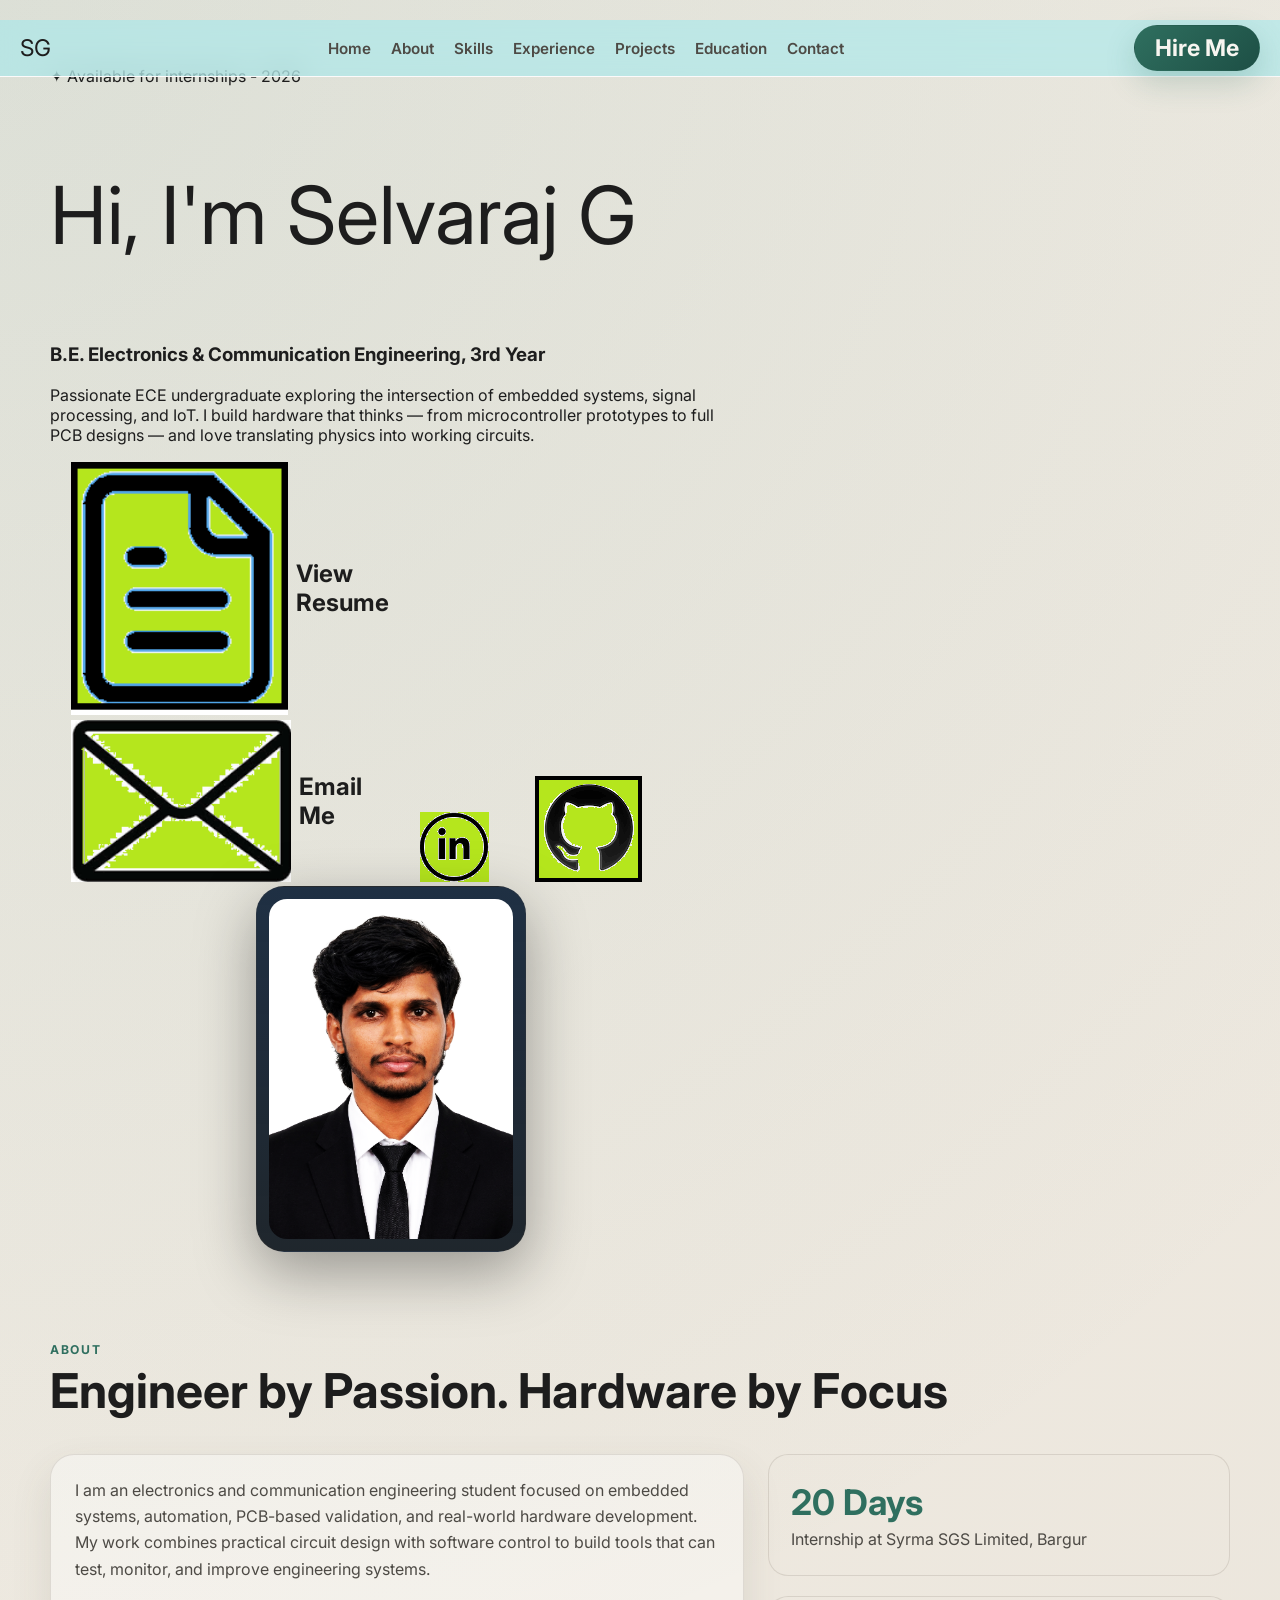
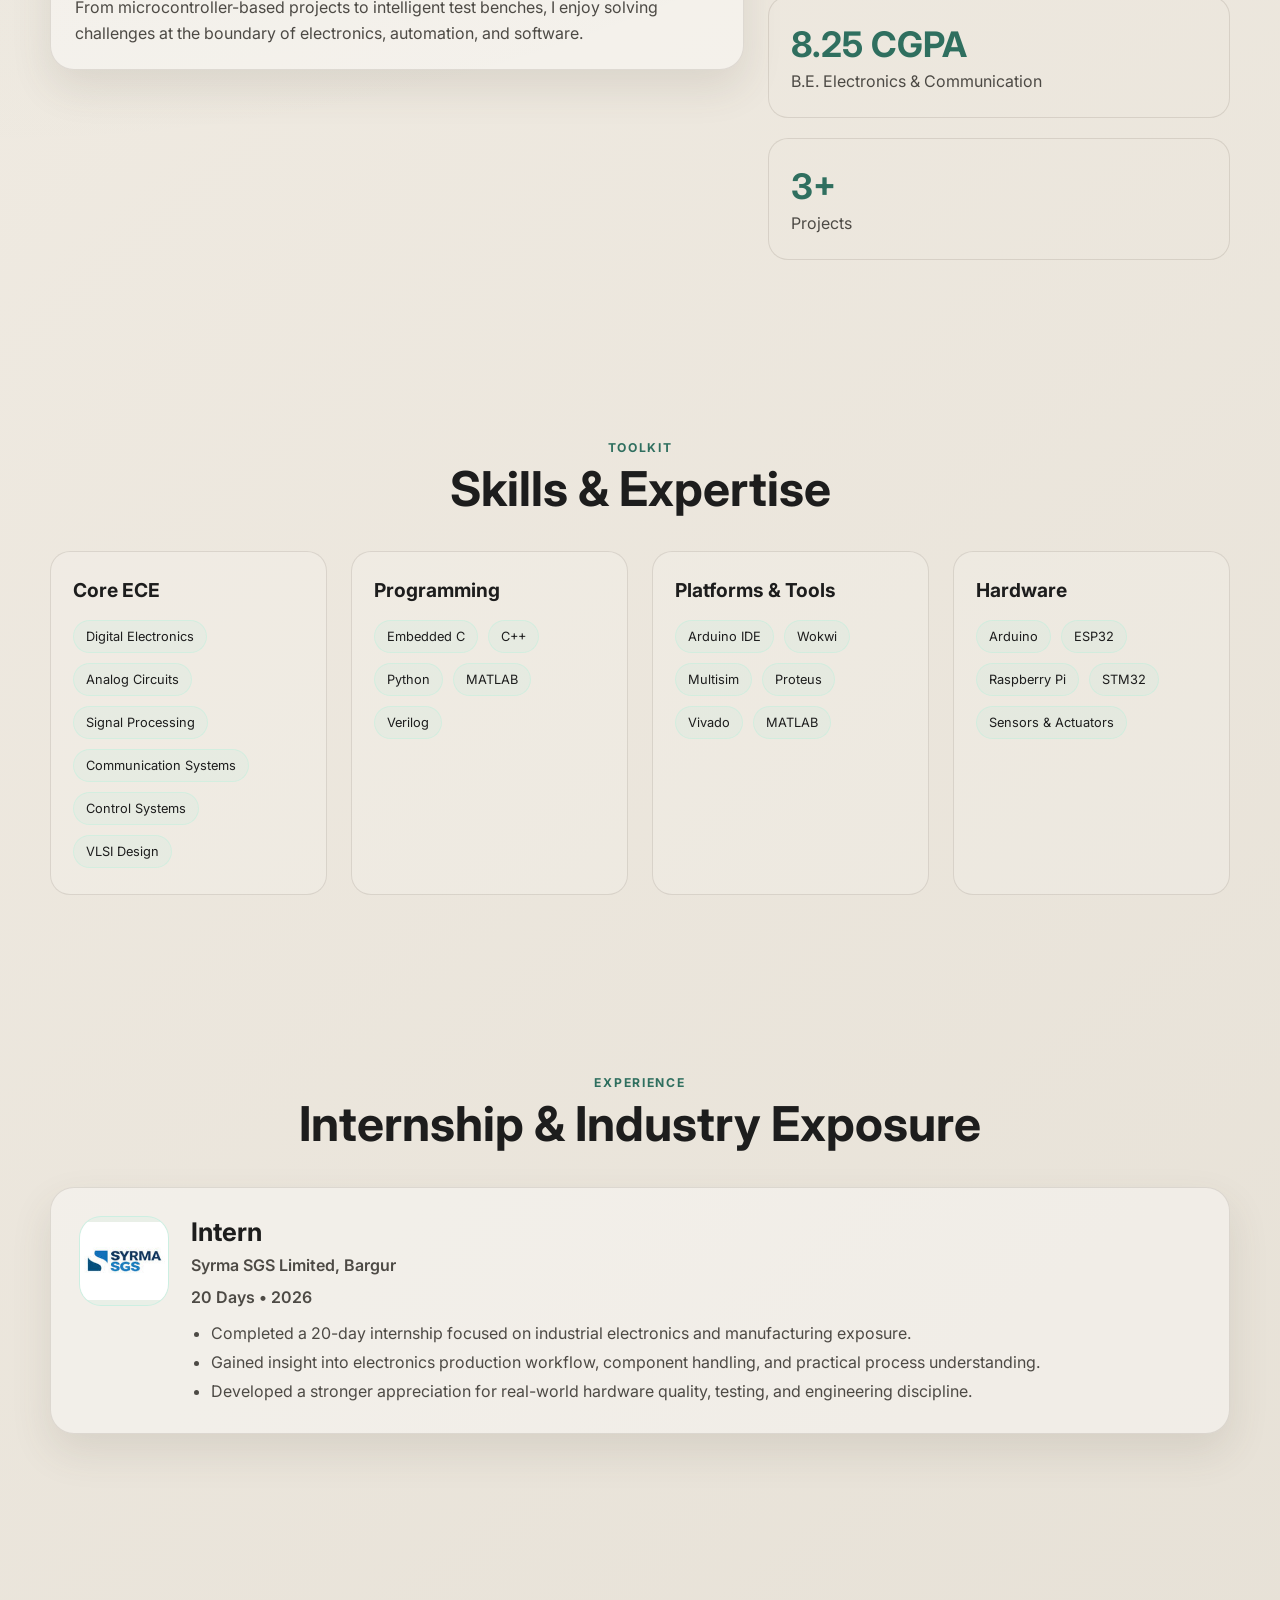
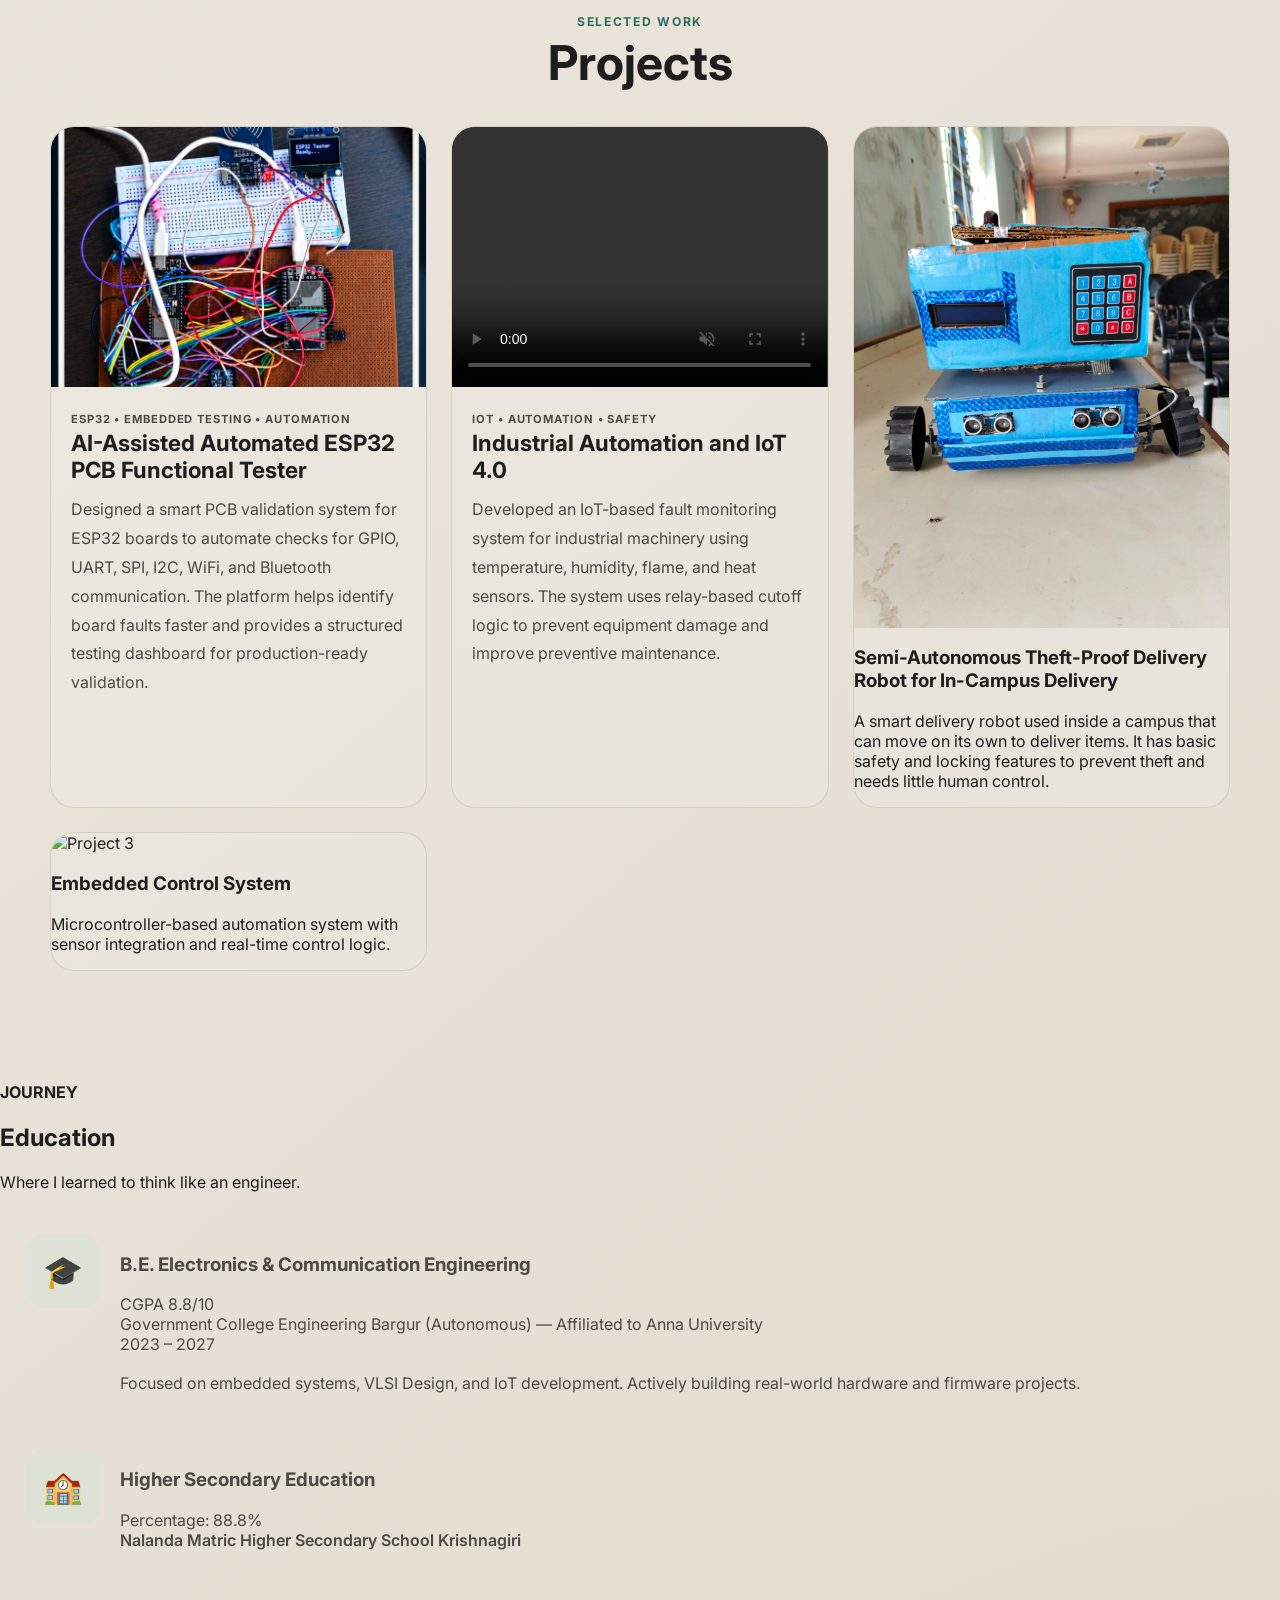
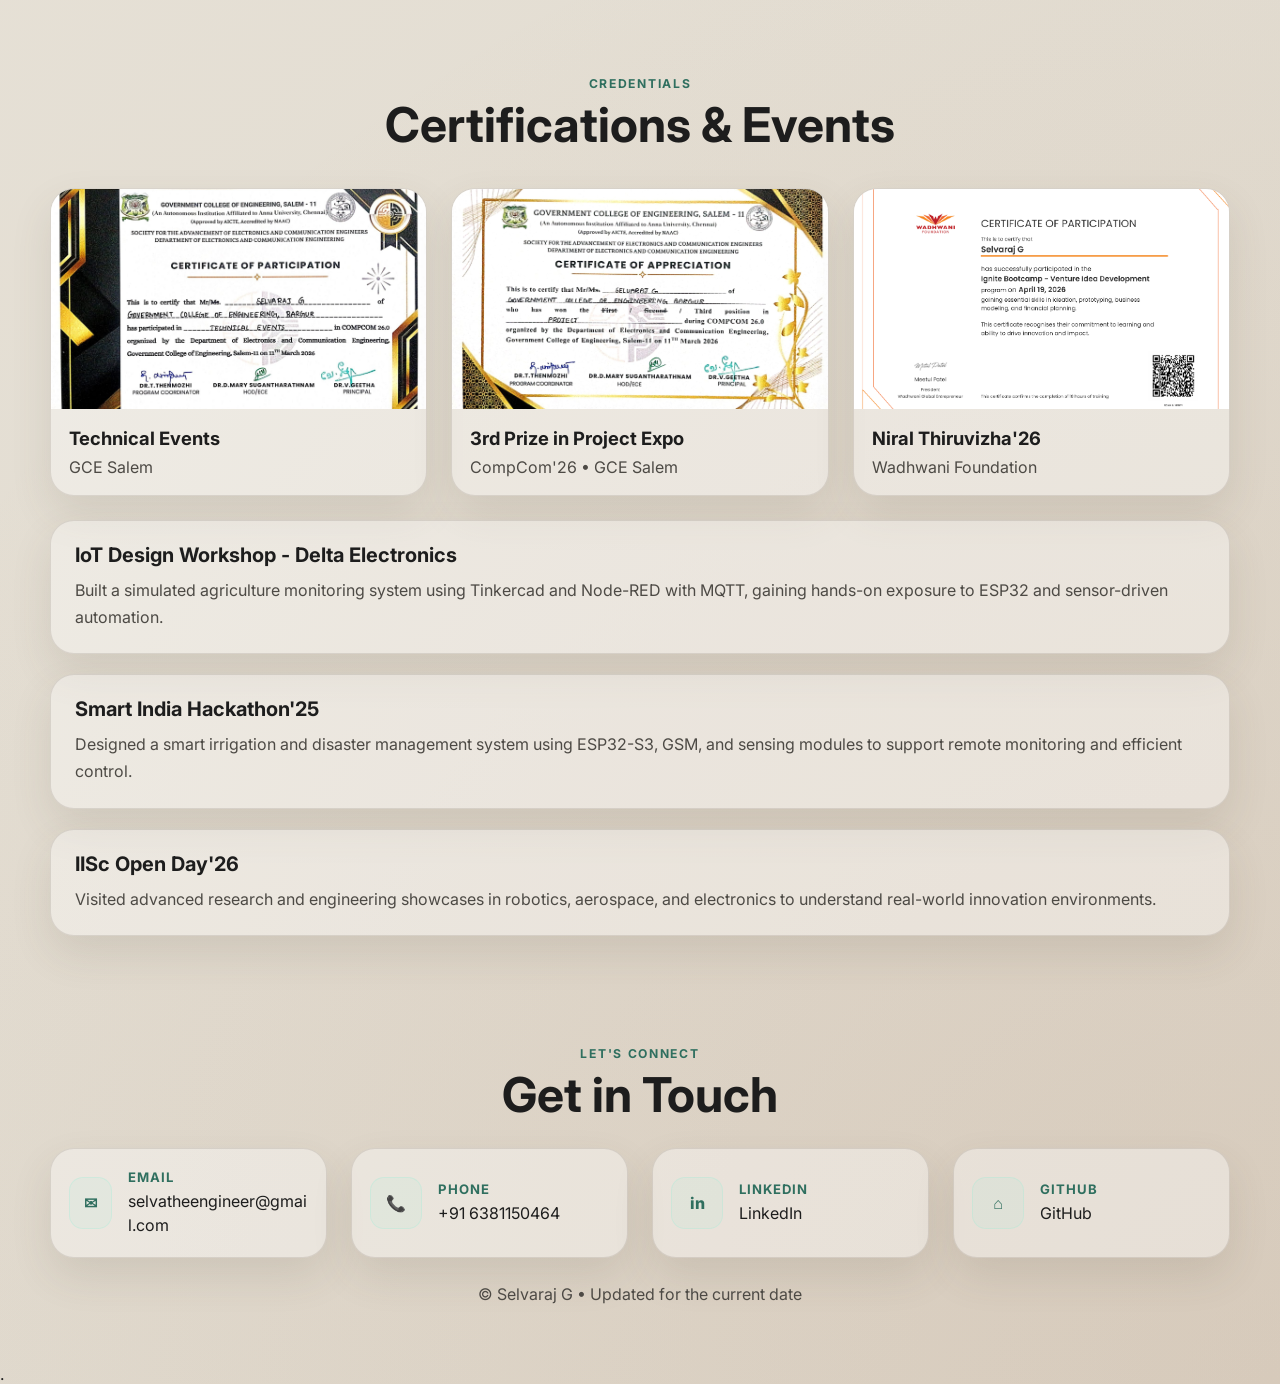
==== commit 96e2bcbe: "Resolve merge conflicts" ====
--- a/index.html
+++ b/index.html
@@ -34,46 +34,35 @@
       </div>
     </header>
 
-    <main>
-      <section class="hero" id="home">
-        <div class="hero-copy">
-          <span class="eyebrow">Electronics &amp; Hardware Testing Engineer</span>
-          <h1>Hi, I'm <span class="name">Selvaraj</span> <span class="name-initial">G</span></h1>
-          <p class="hero-subtitle" aria-label="B.E. Electronics & Communication Engineering, Final Year">
-            <span class="degree-line">B.E. Electronics &amp; Communication Engineering</span>
-            <span class="year-line">Final Year</span>
-          </p>
-          <div class="availability-pill">
-            <span class="pulse"></span>
-            Available for internships • <span id="current-date">December 2026</span>
-          </div>
-
-          <p class="lead">
-            Passionate ECE undergraduate exploring the intersection of embedded systems,
-            signal processing, and IoT. I build hardware that thinks — from microcontroller
-            prototypes to full PCB validation systems — and enjoy turning physics into
-            working circuits.
-          </p>
-
-          <div class="cta-row">
-            <a class="btn btn-primary" href="https://drive.google.com/file/d/1y0BRIrKEnvIbeT_kB8ZUXoPT676v6pBp/view?usp=drive_link" target="_blank" rel="noreferrer">
-              <svg viewBox="0 0 24 24" aria-hidden="true"><path d="M7 3.5A2.5 2.5 0 0 1 9.5 1h5.25a.75.75 0 0 1 .53.22l3.5 3.5a.75.75 0 0 1 .22.53V18.5A2.5 2.5 0 0 1 17 21H9.5A2.5 2.5 0 0 1 7 18.5v-15Zm2.5-.5a1 1 0 0 0-1 1v15a1 1 0 0 0 1 1H17a1 1 0 0 0 1-1V6.5h-2.5A1.5 1.5 0 0 1 14 5V2.5H9.5Zm5 1.07v1.93h2.93l-2.93-2.93Zm-3.5 8.43h6.5a.75.75 0 0 1 0 1.5h-6.5a.75.75 0 0 1 0-1.5Zm0 3.5h6.5a.75.75 0 0 1 0 1.5h-6.5a.75.75 0 0 1 0-1.5Z"/></svg>
-              View Resume
-            </a>
-            <a class="btn btn-secondary" href="mailto:selvatheengineer@gmail.com">
-              <svg viewBox="0 0 24 24" aria-hidden="true"><path d="M3 6.75A2.75 2.75 0 0 1 5.75 4h12.5A2.75 2.75 0 0 1 21 6.75v10.5A2.75 2.75 0 0 1 18.25 20H5.75A2.75 2.75 0 0 1 3 17.25V6.75Zm2.2-.25 6.8 5.28 6.8-5.28H5.2Zm13.55 1.97-6.32 4.9a1 1 0 0 1-1.26 0L5.25 8.47v8.78c0 .69.56 1.25 1.25 1.25h10.99c.69 0 1.25-.56 1.25-1.25V8.47Z"/></svg>
-              Email Me
-            </a>
-            <div class="social-links" aria-label="Social profiles">
-              <a href="https://www.linkedin.com/in/selvaraj-g-5100303b3/" target="_blank" rel="noreferrer" aria-label="LinkedIn">
-                <svg viewBox="0 0 24 24" aria-hidden="true"><path d="M6.94 8.5A1.56 1.56 0 1 1 6.94 5.4a1.56 1.56 0 0 1 0 3.1ZM5.5 9.75h2.9v8.75H5.5V9.75Zm5.13 0h2.77v1.2h.04c.39-.74 1.34-1.52 2.76-1.52 2.96 0 3.5 1.95 3.5 4.48v4.59h-2.9v-4.3c0-1.02-.02-2.34-1.42-2.34-1.43 0-1.65 1.12-1.65 2.27v4.37h-2.9V9.75Z"/></svg>
-              </a>
-              <a href="https://github.com/selvaraj-ctrl" target="_blank" rel="noreferrer" aria-label="GitHub">
-                <svg viewBox="0 0 24 24" aria-hidden="true"><path d="M12 2.25A9.75 9.75 0 0 0 8.62 21.3c.49.09.67-.21.67-.47v-1.68c-2.72.59-3.3-1.17-3.3-1.17-.45-1.14-1.1-1.45-1.1-1.45-.9-.61.07-.6.07-.6 1 .07 1.53 1.03 1.53 1.03.88 1.52 2.32 1.08 2.89.83.09-.64.35-1.08.64-1.33-2.17-.25-4.45-1.09-4.45-4.83 0-1.07.38-1.94 1.01-2.62-.1-.25-.44-1.29.1-2.68 0 0 .83-.27 2.72 1.01A9.4 9.4 0 0 1 12 7.01c.84 0 1.69.11 2.49.33 1.88-1.28 2.71-1.01 2.71-1.01.54 1.39.2 2.43.1 2.68.63.68 1.01 1.55 1.01 2.62 0 3.75-2.29 4.58-4.47 4.82.36.31.68.92.68 1.86v2.76c0 .26.18.57.68.47A9.75 9.75 0 0 0 12 2.25Z"/></svg>
-              </a>
-            </div>
-          </div>
-        </div>
+  <!-- HERO -->
+  <section id="home" class="hero">
+    <div class="hero-text">
+      <p class="badge">
+  ✦ Available for internships - 2026
+</p>
+
+      <p class="bold-line" style="font-size: 5em;">
+  Hi, I'm <span>Selvaraj G</span>
+</p>
+
+      <h3>B.E. Electronics & Communication Engineering, 3rd Year</h3>
+
+      <p class="about-box">
+       Passionate ECE undergraduate exploring the intersection of embedded systems, 
+      signal processing, and IoT. I build hardware that thinks — from microcontroller 
+       prototypes to full PCB designs — and love translating physics into working circuits.
+     </p>
+      <div class="buttons">
+       <a href="https://drive.google.com/file/d/1y0BRIrKEnvIbeT_kB8ZUXoPT676v6pBp/view?usp=drive_link" class="btn"><img src="image/letter.png" alt="mail icon" class="icon"><h2>View Resume</h2></a>
+        <a href="mailto:selvatheengineer@gmail.com" class="btn ">
+       <img src="image/email.png" alt="mail icon" class="icon"><h2> 
+       Email Me</h2></a>
+        <a href="https://www.linkedin.com/in/selvaraj-g-5100303b3/"class="btn ">
+        <img src="image/ln.png" alt="mail icon" class="icon"></a>
+        <a href="https://github.com/selvaraj-ctrl"class="btn ">
+        <img src="image/github.png" alt="mail icon" class="icon"></a>
+
+    </div>
 
         <div class="hero-visual">
           <div class="portrait-card">
@@ -238,61 +227,70 @@
             </div>
           </article>
 
-          <article class="project-card">
-            <div class="project-image">
-              <img src="image/delivery-robot.png" alt="Semi-autonomous theft-proof campus delivery robot" />
-            </div>
-            <div class="project-body">
-              <p class="project-tag">Robotics • Security • Campus Mobility</p>
-              <h3>Semi-Autonomous Theft-Proof Delivery Robot</h3>
-              <p>
-                Built a campus delivery robot that can navigate autonomously while ensuring basic
-                security, locking, and theft-prevention features. The design emphasizes safe and
-                low-human-intervention delivery in constrained indoor spaces.
-              </p>
-            </div>
-          </article>
-        </div>
-      </section>
-
-      <section class="education section" id="education">
-        <div class="section-heading center">
-          <p class="section-tag">Journey</p>
-          <h2>Education</h2>
-        </div>
-
-        <div class="edu-stack">
-          <article class="edu-card glass-card">
-            <div class="edu-icon">🏫</div>
-            <div class="edu-content">
-              <div class="edu-head">
-                <h3>Higher Secondary Education</h3>
-                <span>88.8%</span>
-              </div>
-              <p class="school">Nalanda Matric Higher Secondary School, Krishnagiri</p>
-              <p class="date">2022 – 2023</p>
-              <p>
-                Strong foundation in Mathematics and Physics with a focus on analytical thinking,
-                electronics fundamentals, and problem-solving.
-              </p>
-            </div>
-          </article>
-
-          <article class="edu-card glass-card">
-            <div class="edu-icon">🎓</div>
-            <div class="edu-content">
-              <div class="edu-head">
-                <h3>B.E. Electronics &amp; Communication Engineering</h3>
-                <span>CGPA: 8.25 / 10</span>
-              </div>
-              <p class="school">Government College of Engineering Bargur (Autonomous)</p>
-              <p class="date">2023 – 2027</p>
-              <p>
-                Focused on embedded systems, VLSI design, and IoT development while building
-                hands-on hardware and firmware projects.
-              </p>
-            </div>
-          </article>
+    <!-- Project 2 -->
+    <div class="project-card">
+      
+        <img src="image/ro.jpeg" alt="Project 2">
+      </a>
+      <div class="project-content">
+        <p><h3>Semi-Autonomous Theft-Proof
+           Delivery Robot for In-Campus
+            Delivery</h3></p>
+        <p><span class="highlight">
+          A smart delivery robot used inside a campus that can move on its own to deliver items. It has basic safety and locking features to prevent theft and needs little human control.
+        </span></p>
+      </div>
+    </div>
+
+    <!-- Project 3 -->
+    <div class="project-card">
+      
+        <img src="images/project3.jpg" alt="Project 3">
+      </a>
+      <div class="project-content">
+        <h3>Embedded Control System</h3>
+        <p>
+          Microcontroller-based automation system with sensor 
+          integration and real-time control logic.
+        </p>
+      </div>
+    </div>
+
+  </div>
+</section>
+<section class="skills-section" id="education">
+  <h4 class="mini-title">JOURNEY</h4>
+  <h2 class="main-title">Education</h2>
+  <p class="subtitle">
+    Where I learned to think like an engineer.
+  </p>
+  <div class="education-container">
+
+    <!-- Item 1 -->
+    <div class="edu-card">
+      <div class="edu-icon">🎓</div>
+      <div class="edu-content">
+        <div class="edu-row">
+  <h3>B.E. Electronics & Communication Engineering</h3>
+  <span class="cgpa">CGPA 8.8/10</span>
+</div>
+       <div class="edu-bol"> <span class="edu-college"><span class="highlight">Government College Engineering Bargur (Autonomous)   —    Affiliated to Anna University </span></span></div>
+        <span class="edu-year"><span class="highlight">2023 – 2027</span></span>
+       <div class="edu-bot"> <p>
+          Focused on embedded systems, VLSI Design, and IoT development.
+          Actively building real-world hardware and firmware projects.
+        </p></div>
+      </div>
+    </div>
+
+    <!-- Item 2 -->
+    <div class="edu-card">
+      <div class="edu-icon">🏫</div>
+      <div class="edu-content"><div class="edu-row">
+        <h3>Higher Secondary Education</h3>
+        <span class="percentage">Percentage: 88.8%</span></div>
+        <div class="school">
+          <span class="edu-college"><span class="highlight">Nalanda Matric Higher Secondary School Krishnagiri </span></span>
         </div>
       </section>
 
@@ -382,28 +380,6 @@
       <p class="footer-note">© <span id="year"></span> Selvaraj G • Updated for the current date</p>
     </footer>
 
-    <script src="script.js"></script>
-    <script>
-      const currentDate = new Date();
-      const yearNode = document.getElementById('year');
-      const liveClock = document.getElementById('live-clock');
-
-      if (yearNode) {
-        yearNode.textContent = currentDate.getFullYear();
-      }
-
-      if (liveClock) {
-        const updateClock = () => {
-          liveClock.dateTime = new Date().toISOString();
-          liveClock.textContent = new Intl.DateTimeFormat('en-IN', {
-            dateStyle: 'medium',
-            timeStyle: 'medium',
-          }).format(new Date());
-        };
-
-        updateClock();
-        window.setInterval(updateClock, 1000);
-      }
-    </script>
-  </body>
-</html>
+  <script src="script.js"></script>
+</body>
+</html>.
--- a/style.css
+++ b/style.css
@@ -82,19 +82,30 @@
   display: flex;
   align-items: center;
   justify-content: space-between;
-  padding: 18px 24px;
-  background: rgba(255, 255, 255, 0.7);
-  backdrop-filter: blur(18px);
-  border: 1px solid rgba(29, 79, 69, 0.08);
-  border-radius: 18px;
-  box-shadow: 0 14px 30px var(--shadow);
-}
-
-.brand {
-  font-weight: 900;
-  font-size: 1.6rem;
-  letter-spacing: 0.08em;
-  color: var(--primary);
+  padding: 5px 20px;
+
+
+  /* Glass effect */
+  background: rgba(151, 234, 240, 0.5);
+  backdrop-filter: blur(15px);
+  border-bottom: 1px solid rgb(252, 250, 250);
+  font-size: 23px;
+  position: fixed;   /* or sticky */
+  top: 0;
+  width: 100%;
+  z-index: 1000;    
+}
+
+
+.navbar nav a {
+  color: rgb(10, 1, 1);
+  margin: 0 20px;
+  text-decoration: none;
+  transition: 0.3s;
+}
+
+.navbar nav a:hover {
+  color: #edf3f7;
 }
 
 .nav {
@@ -122,13 +133,23 @@
   align-items: center;
   gap: 14px;
 }
-
-.live-clock {
-  color: var(--muted);
-  font-size: 0.78rem;
-  font-weight: 600;
-  white-space: nowrap;
-  font-variant-numeric: tabular-nums;
+.img-card {
+  padding: 0px;
+  border-radius: 20px;
+  background: rgba(255,255,255,0.03);
+  backdrop-filter: blur(1px);
+  border: 1px solid rgba(255,255,255,0.08);
+
+  box-shadow: 0 0 25px rgba(79,195,247,0.2);
+  transform: translate(-10px, -10px);
+} /* moves the card up and left for better positioning */
+  
+
+.img-card img {
+  width: -100px;      /* increase size */
+  height: 300px;      /* ajust image size */
+  object-fit: cover; /* prevents stretching */
+  border-radius: 1px;
 }
 
 .nav-cta,
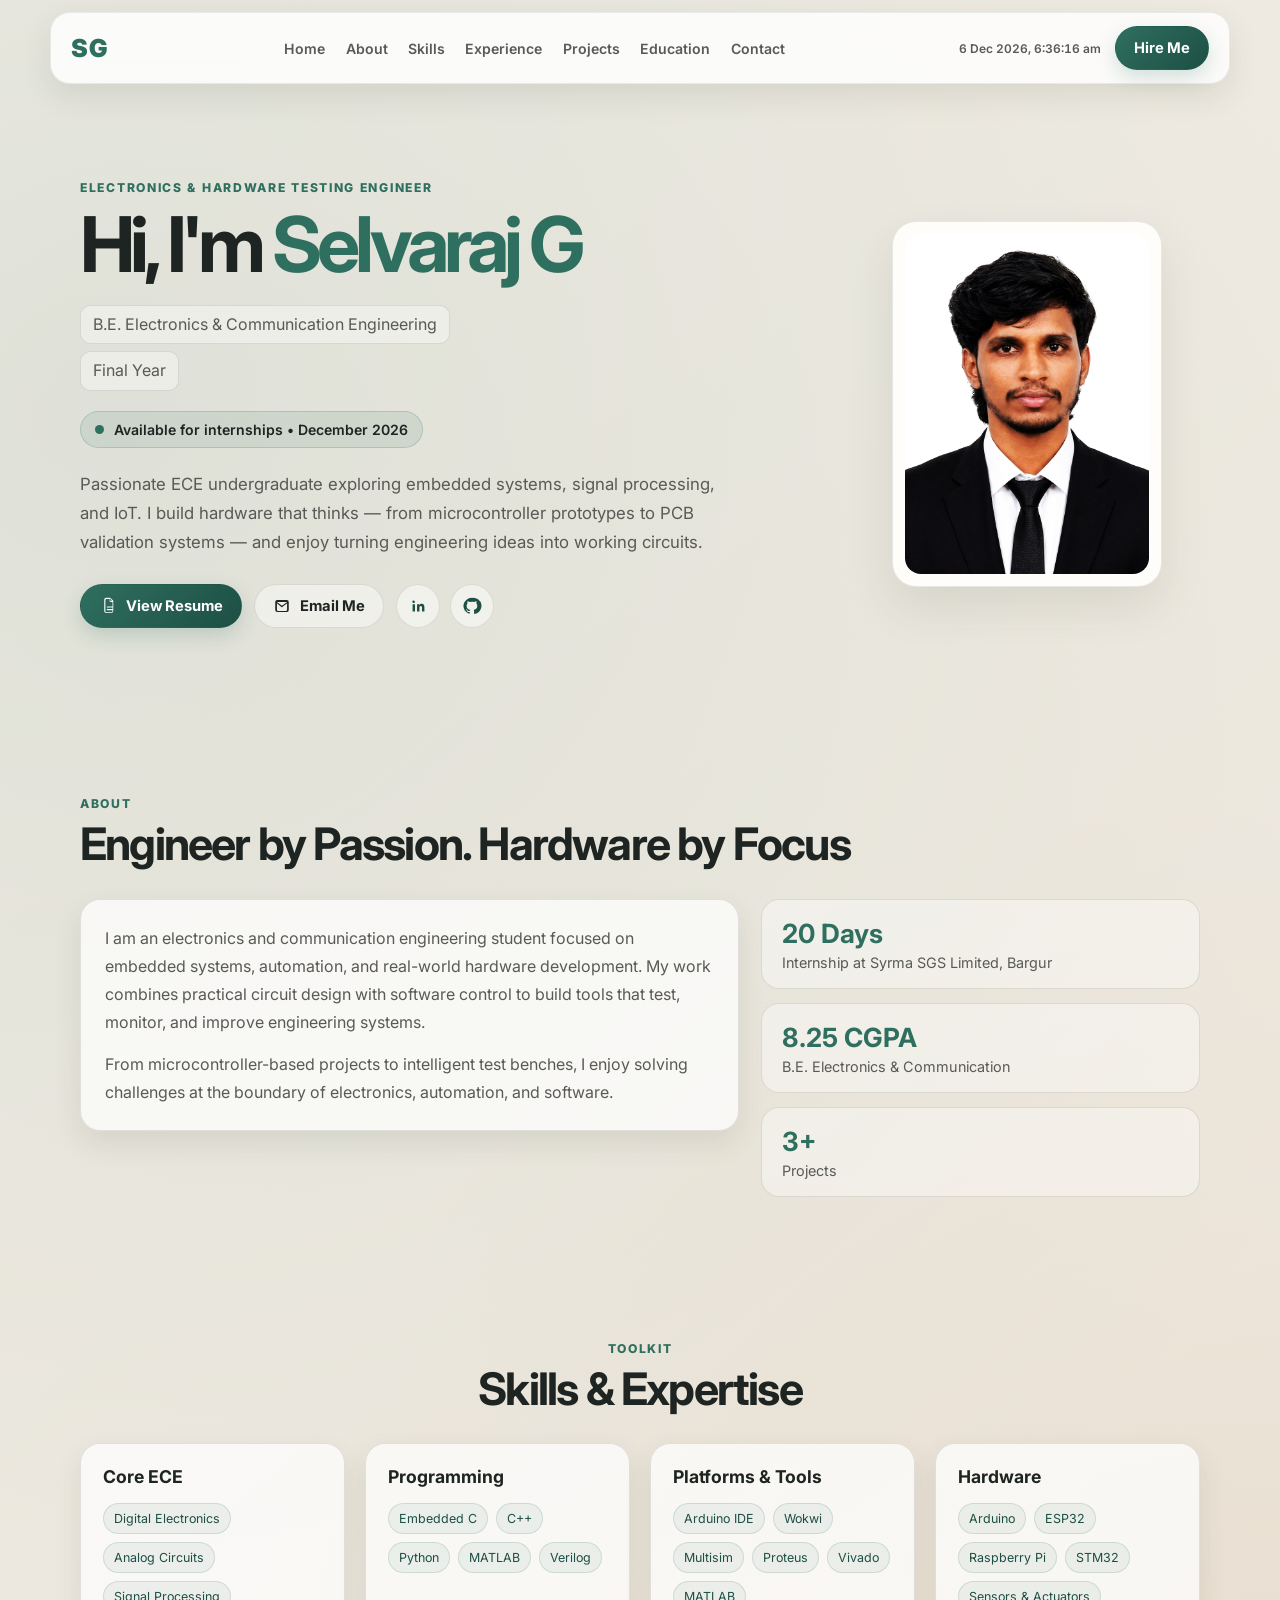
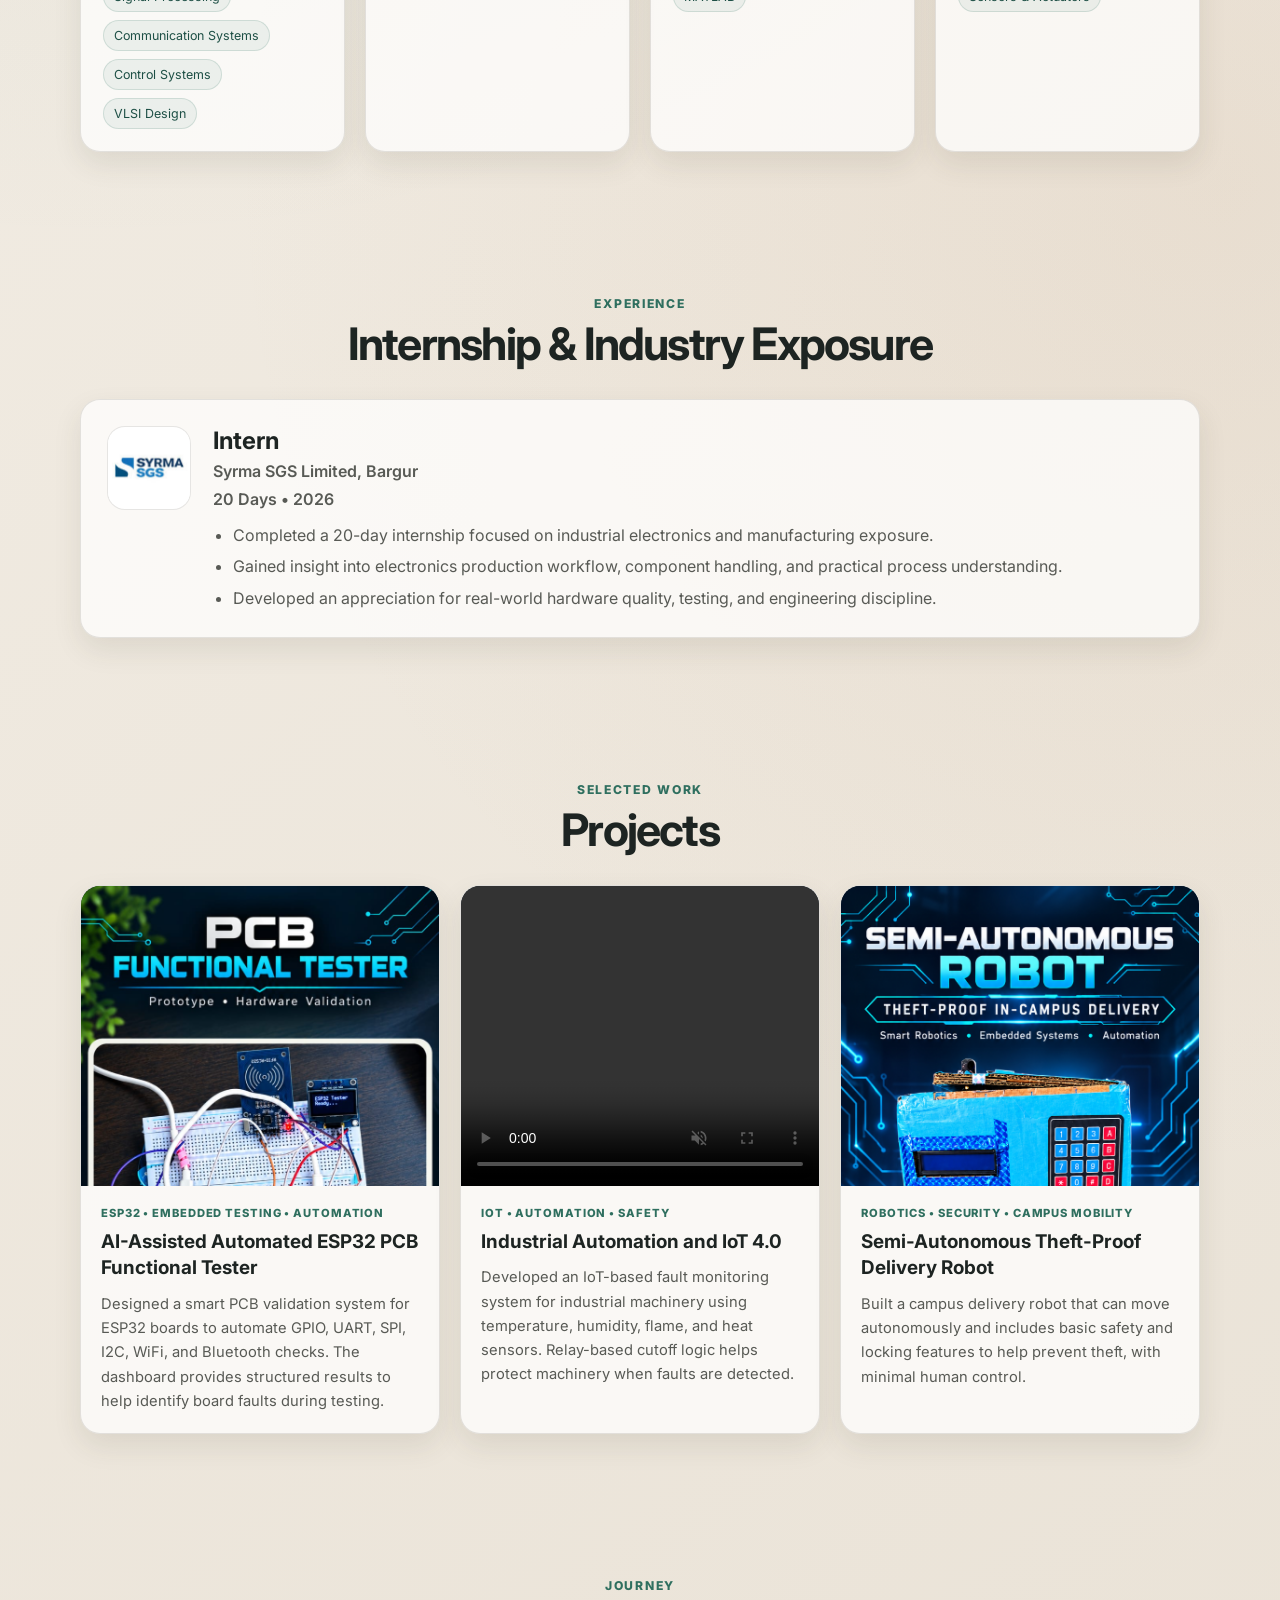
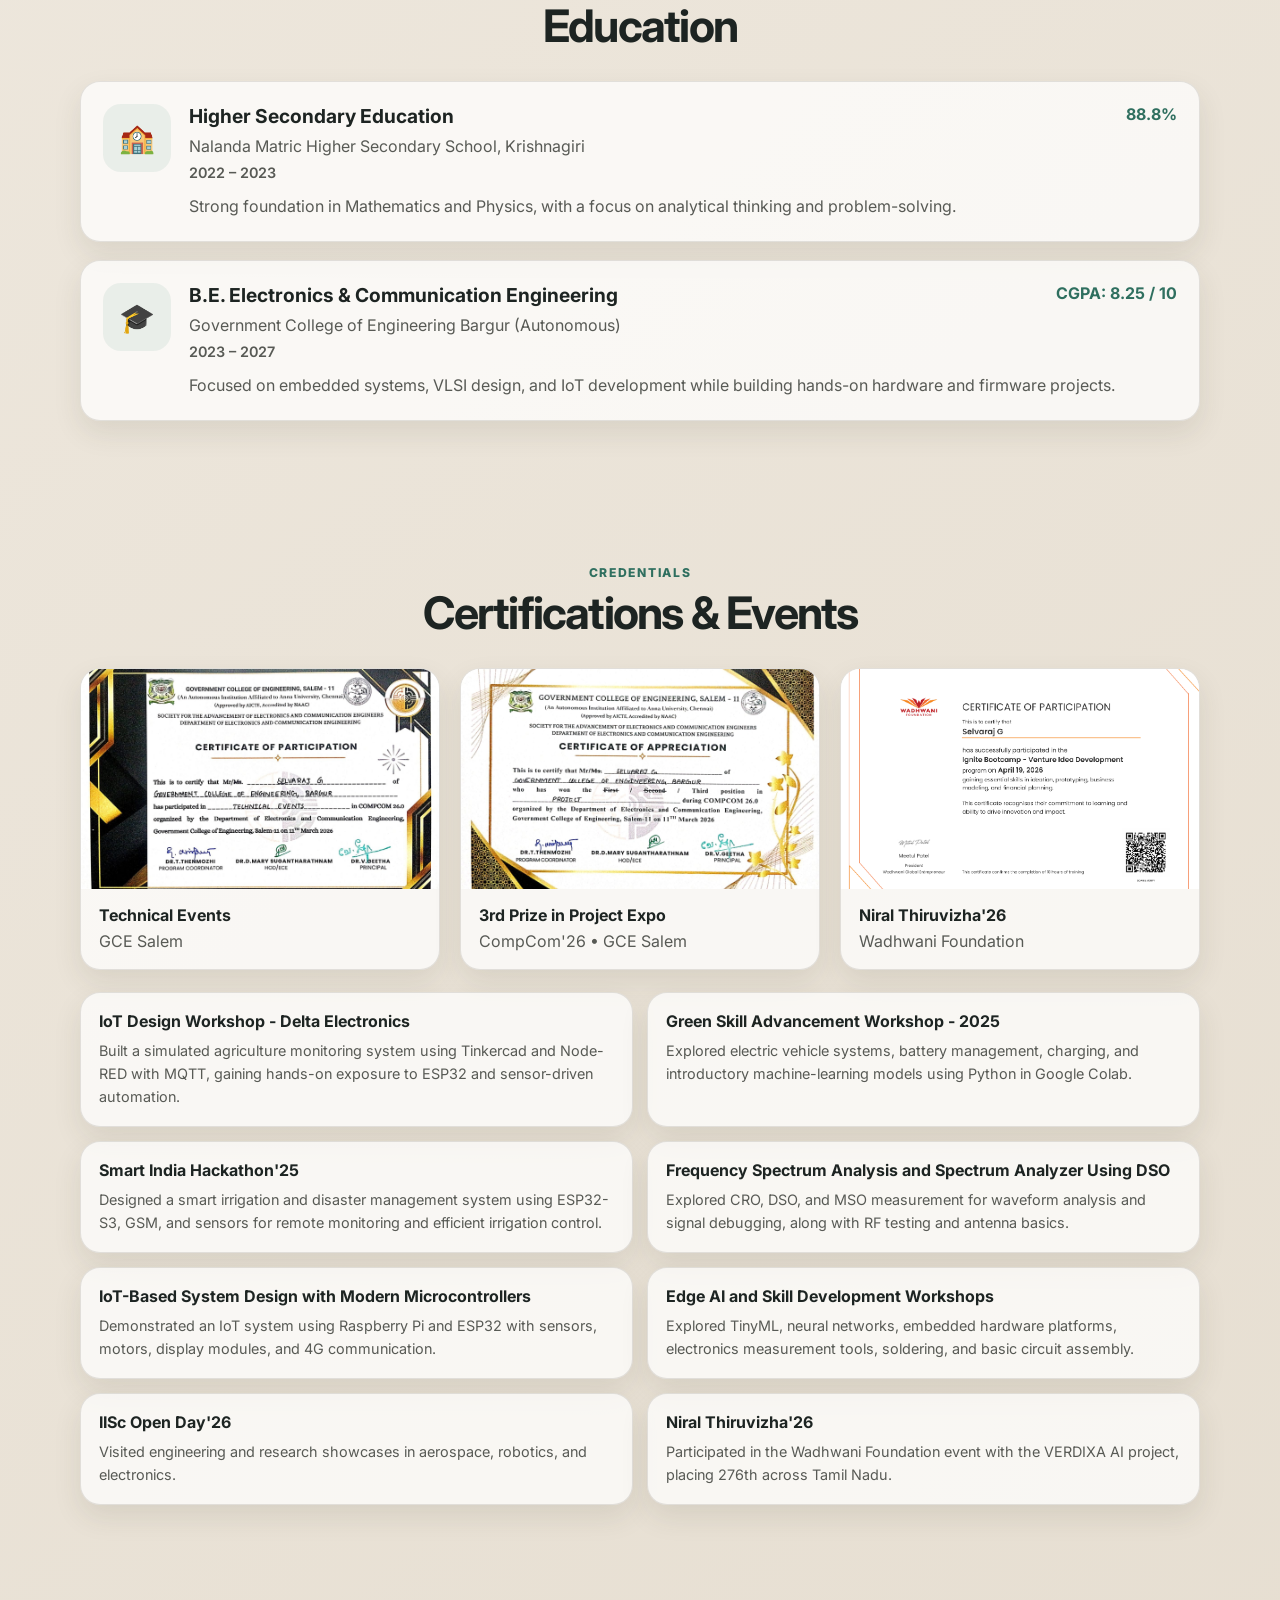
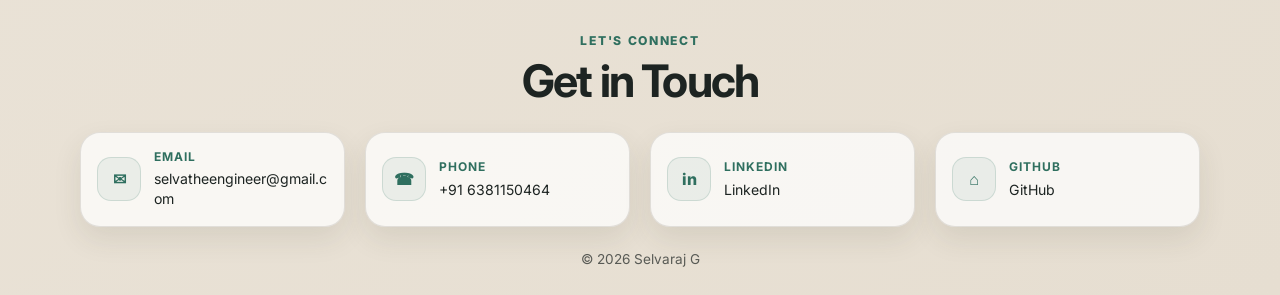
==== commit 2e0a6967: "Update portfolio website" ====
--- a/index.html
+++ b/index.html
@@ -1,13 +1,13 @@
-﻿<!DOCTYPE html>
+<!DOCTYPE html>
 <html lang="en">
   <head>
     <meta charset="UTF-8" />
     <meta name="viewport" content="width=device-width, initial-scale=1.0" />
     <meta
       name="description"
-      content="Selvaraj G portfolio showcasing electronics, embedded systems, PCB testing, IoT, and engineering projects."
+      content="Selvaraj G's portfolio in electronics, hardware testing, embedded systems, and IoT."
     />
-    <title>Selvaraj G | Portfolio</title>
+    <title>Selvaraj G | Electronics &amp; Hardware Testing Engineer</title>
     <link rel="preconnect" href="https://fonts.googleapis.com" />
     <link rel="preconnect" href="https://fonts.gstatic.com" crossorigin />
     <link
@@ -18,7 +18,7 @@
   </head>
   <body>
     <header class="topbar">
-      <div class="brand" aria-label="Selvaraj G home">SG</div>
+      <a class="brand" href="#home" aria-label="Selvaraj G home">SG</a>
       <nav class="nav" aria-label="Main navigation">
         <a href="#home">Home</a>
         <a href="#about">About</a>
@@ -34,145 +34,93 @@
       </div>
     </header>
 
-  <!-- HERO -->
-  <section id="home" class="hero">
-    <div class="hero-text">
-      <p class="badge">
-  ✦ Available for internships - 2026
-</p>
-
-      <p class="bold-line" style="font-size: 5em;">
-  Hi, I'm <span>Selvaraj G</span>
-</p>
-
-      <h3>B.E. Electronics & Communication Engineering, 3rd Year</h3>
-
-      <p class="about-box">
-       Passionate ECE undergraduate exploring the intersection of embedded systems, 
-      signal processing, and IoT. I build hardware that thinks — from microcontroller 
-       prototypes to full PCB designs — and love translating physics into working circuits.
-     </p>
-      <div class="buttons">
-       <a href="https://drive.google.com/file/d/1y0BRIrKEnvIbeT_kB8ZUXoPT676v6pBp/view?usp=drive_link" class="btn"><img src="image/letter.png" alt="mail icon" class="icon"><h2>View Resume</h2></a>
-        <a href="mailto:selvatheengineer@gmail.com" class="btn ">
-       <img src="image/email.png" alt="mail icon" class="icon"><h2> 
-       Email Me</h2></a>
-        <a href="https://www.linkedin.com/in/selvaraj-g-5100303b3/"class="btn ">
-        <img src="image/ln.png" alt="mail icon" class="icon"></a>
-        <a href="https://github.com/selvaraj-ctrl"class="btn ">
-        <img src="image/github.png" alt="mail icon" class="icon"></a>
-
-    </div>
-
+    <main>
+      <section class="hero" id="home">
+        <div class="hero-copy">
+          <p class="eyebrow">Electronics &amp; Hardware Testing Engineer</p>
+          <h1>Hi, I'm <span>Selvaraj G</span></h1>
+          <div class="hero-subtitle" aria-label="B.E. Electronics & Communication Engineering, Final Year">
+            <p class="degree-line">B.E. Electronics &amp; Communication Engineering</p>
+            <p class="year-line">Final Year</p>
+          </div>
+          <p class="availability-pill"><span class="pulse" aria-hidden="true"></span>Available for internships • December 2026</p>
+          <p class="lead">
+            Passionate ECE undergraduate exploring embedded systems, signal processing, and IoT.
+            I build hardware that thinks — from microcontroller prototypes to PCB validation
+            systems — and enjoy turning engineering ideas into working circuits.
+          </p>
+          <div class="cta-row">
+            <a class="btn btn-primary" href="https://drive.google.com/file/d/1y0BRIrKEnvIbeT_kB8ZUXoPT676v6pBp/view?usp=drive_link" target="_blank" rel="noopener noreferrer">
+              <svg viewBox="0 0 24 24" aria-hidden="true"><path d="M7 3.5A2.5 2.5 0 0 1 9.5 1h5.25a.75.75 0 0 1 .53.22l3.5 3.5a.75.75 0 0 1 .22.53V18.5A2.5 2.5 0 0 1 17 21H9.5A2.5 2.5 0 0 1 7 18.5v-15Zm2.5-.5a1 1 0 0 0-1 1v15a1 1 0 0 0 1 1H17a1 1 0 0 0 1-1V6.5h-2.5A1.5 1.5 0 0 1 14 5V2.5H9.5Zm5 1.07V5h2.93l-2.93-2.93ZM11 12.5h6.5a.75.75 0 0 1 0 1.5H11a.75.75 0 0 1 0-1.5Zm0 3.5h6.5a.75.75 0 0 1 0 1.5H11a.75.75 0 0 1 0-1.5Z"/></svg>
+              View Resume
+            </a>
+            <a class="btn btn-secondary" href="mailto:selvatheengineer@gmail.com">
+              <svg viewBox="0 0 24 24" aria-hidden="true"><path d="M3 6.75A2.75 2.75 0 0 1 5.75 4h12.5A2.75 2.75 0 0 1 21 6.75v10.5A2.75 2.75 0 0 1 18.25 20H5.75A2.75 2.75 0 0 1 3 17.25V6.75Zm2.2-.25 6.8 5.28 6.8-5.28H5.2Zm13.55 1.97-6.32 4.9a1 1 0 0 1-1.26 0L5.25 8.47v8.78c0 .69.56 1.25 1.25 1.25h10.99c.69 0 1.25-.56 1.25-1.25V8.47Z"/></svg>
+              Email Me
+            </a>
+            <div class="social-links" aria-label="Social profiles">
+              <a href="https://www.linkedin.com/in/selvaraj-g-5100303b3/" target="_blank" rel="noopener noreferrer" aria-label="LinkedIn">
+                <svg viewBox="0 0 24 24" aria-hidden="true"><path d="M6.94 8.5A1.56 1.56 0 1 1 6.94 5.4a1.56 1.56 0 0 1 0 3.1ZM5.5 9.75h2.9v8.75H5.5V9.75Zm5.13 0h2.77v1.2h.04c.39-.74 1.34-1.52 2.76-1.52 2.96 0 3.5 1.95 3.5 4.48v4.59h-2.9v-4.3c0-1.02-.02-2.34-1.42-2.34-1.43 0-1.65 1.12-1.65 2.27v4.37h-2.9V9.75Z"/></svg>
+              </a>
+              <a href="https://github.com/selvaraj-ctrl" target="_blank" rel="noopener noreferrer" aria-label="GitHub">
+                <svg viewBox="0 0 24 24" aria-hidden="true"><path d="M12 2.25A9.75 9.75 0 0 0 8.62 21.3c.49.09.67-.21.67-.47v-1.68c-2.72.59-3.3-1.17-3.3-1.17-.45-1.14-1.1-1.45-1.1-1.45-.9-.61.07-.6.07-.6 1 .07 1.53 1.03 1.53 1.03.88 1.52 2.32 1.08 2.89.83.09-.64.35-1.08.64-1.33-2.17-.25-4.45-1.09-4.45-4.83 0-1.07.38-1.94 1.01-2.62-.1-.25-.44-1.29.1-2.68 0 0 .83-.27 2.72 1.01A9.4 9.4 0 0 1 12 7.01c.84 0 1.69.11 2.49.33 1.88-1.28 2.71-1.01 2.71-1.01.54 1.39.2 2.43.1 2.68.63.68 1.01 1.55 1.01 2.62 0 3.75-2.29 4.58-4.47 4.82.36.31.68.92.68 1.86v2.76c0 .26.18.57.68.47A9.75 9.75 0 0 0 12 2.25Z"/></svg>
+              </a>
+            </div>
+          </div>
+        </div>
         <div class="hero-visual">
           <div class="portrait-card">
-            <img src="image/image.png" alt="Selvaraj G portrait" />
-          </div>
-        </div>
-      </section>
-
-      <section class="about section" id="about">
+            <img src="image/image.png" alt="Portrait of Selvaraj G" />
+          </div>
+        </div>
+      </section>
+
+      <section class="section" id="about">
         <div class="section-heading">
           <p class="section-tag">About</p>
           <h2>Engineer by Passion. Hardware by Focus</h2>
         </div>
-
         <div class="about-grid">
-          <div class="glass-card">
+          <div class="glass-card about-copy">
             <p>
               I am an electronics and communication engineering student focused on embedded
-              systems, automation, PCB-based validation, and real-world hardware development.
-              My work combines practical circuit design with software control to build tools
-              that can test, monitor, and improve engineering systems.
+              systems, automation, and real-world hardware development. My work combines
+              practical circuit design with software control to build tools that test, monitor,
+              and improve engineering systems.
             </p>
             <p>
               From microcontroller-based projects to intelligent test benches, I enjoy solving
               challenges at the boundary of electronics, automation, and software.
             </p>
           </div>
-
           <div class="metrics">
-            <div class="metric-box">
-              <strong>20 Days</strong>
-              <span>Internship at Syrma SGS Limited, Bargur</span>
-            </div>
-            <div class="metric-box">
-              <strong>8.25 CGPA</strong>
-              <span>B.E. Electronics &amp; Communication</span>
-            </div>
-            <div class="metric-box">
-              <strong>3+</strong>
-              <span>Projects</span>
-            </div>
-          </div>
-        </div>
-      </section>
-
-      <section class="skills section" id="skills">
+            <div class="metric-box"><strong>20 Days</strong><span>Internship at Syrma SGS Limited, Bargur</span></div>
+            <div class="metric-box"><strong>8.25 CGPA</strong><span>B.E. Electronics &amp; Communication</span></div>
+            <div class="metric-box"><strong>3+</strong><span>Projects</span></div>
+          </div>
+        </div>
+      </section>
+
+      <section class="section" id="skills">
         <div class="section-heading center">
           <p class="section-tag">Toolkit</p>
           <h2>Skills &amp; Expertise</h2>
         </div>
-
         <div class="skills-grid">
-          <article class="skill-card">
-            <h3>Core ECE</h3>
-            <div class="tags">
-              <span>Digital Electronics</span>
-              <span>Analog Circuits</span>
-              <span>Signal Processing</span>
-              <span>Communication Systems</span>
-              <span>Control Systems</span>
-              <span>VLSI Design</span>
-            </div>
-          </article>
-
-          <article class="skill-card">
-            <h3>Programming</h3>
-            <div class="tags">
-              <span>Embedded C</span>
-              <span>C++</span>
-              <span>Python</span>
-              <span>MATLAB</span>
-              <span>Verilog</span>
-            </div>
-          </article>
-
-          <article class="skill-card">
-            <h3>Platforms &amp; Tools</h3>
-            <div class="tags">
-              <span>Arduino IDE</span>
-              <span>Wokwi</span>
-              <span>Multisim</span>
-              <span>Proteus</span>
-              <span>Vivado</span>
-              <span>MATLAB</span>
-            </div>
-          </article>
-
-          <article class="skill-card">
-            <h3>Hardware</h3>
-            <div class="tags">
-              <span>Arduino</span>
-              <span>ESP32</span>
-              <span>Raspberry Pi</span>
-              <span>STM32</span>
-              <span>Sensors &amp; Actuators</span>
-            </div>
-          </article>
-        </div>
-      </section>
-
-      <section class="experience section" id="experience">
+          <article class="skill-card"><h3>Core ECE</h3><div class="tags"><span>Digital Electronics</span><span>Analog Circuits</span><span>Signal Processing</span><span>Communication Systems</span><span>Control Systems</span><span>VLSI Design</span></div></article>
+          <article class="skill-card"><h3>Programming</h3><div class="tags"><span>Embedded C</span><span>C++</span><span>Python</span><span>MATLAB</span><span>Verilog</span></div></article>
+          <article class="skill-card"><h3>Platforms &amp; Tools</h3><div class="tags"><span>Arduino IDE</span><span>Wokwi</span><span>Multisim</span><span>Proteus</span><span>Vivado</span><span>MATLAB</span></div></article>
+          <article class="skill-card"><h3>Hardware</h3><div class="tags"><span>Arduino</span><span>ESP32</span><span>Raspberry Pi</span><span>STM32</span><span>Sensors &amp; Actuators</span></div></article>
+        </div>
+      </section>
+
+      <section class="section" id="experience">
         <div class="section-heading center">
           <p class="section-tag">Experience</p>
           <h2>Internship &amp; Industry Exposure</h2>
         </div>
-
-        <div class="experience-card glass-card">
-          <div class="experience-icon">
-            <img src="image/syrma-sgs-logo.jpg" alt="Syrma SGS Limited logo" />
-          </div>
+        <article class="experience-card glass-card">
+          <div class="experience-icon"><img src="image/syrma-sgs-logo.jpg" alt="Syrma SGS Limited logo" /></div>
           <div class="experience-content">
             <h3>Intern</h3>
             <p class="company">Syrma SGS Limited, Bargur</p>
@@ -180,206 +128,111 @@
             <ul>
               <li>Completed a 20-day internship focused on industrial electronics and manufacturing exposure.</li>
               <li>Gained insight into electronics production workflow, component handling, and practical process understanding.</li>
-              <li>Developed a stronger appreciation for real-world hardware quality, testing, and engineering discipline.</li>
+              <li>Developed an appreciation for real-world hardware quality, testing, and engineering discipline.</li>
             </ul>
           </div>
-        </div>
-      </section>
-
-      <section class="projects section" id="projects">
+        </article>
+      </section>
+
+      <section class="section" id="projects">
         <div class="section-heading center">
           <p class="section-tag">Selected Work</p>
           <h2>Projects</h2>
         </div>
-
         <div class="projects-grid">
           <article class="project-card">
-            <div class="project-image">
-              <img src="image/pcb-functional-tester.png" alt="ESP32 PCB functional tester prototype with connected test hardware" />
+            <div class="project-image"><img src="image/pcb-functional-tester.png" alt="ESP32 PCB functional tester prototype" /></div>
+            <div class="project-body"><p class="project-tag">ESP32 • Embedded Testing • Automation</p><h3>AI-Assisted Automated ESP32 PCB Functional Tester</h3><p>Designed a smart PCB validation system for ESP32 boards to automate GPIO, UART, SPI, I2C, WiFi, and Bluetooth checks. The dashboard provides structured results to help identify board faults during testing.</p></div>
+          </article>
+          <article class="project-card">
+            <div class="project-image"><video controls muted playsinline aria-label="Industrial IoT project demonstration"><source src="image/io.mp4" type="video/mp4" />Your browser does not support video playback.</video></div>
+            <div class="project-body"><p class="project-tag">IoT • Automation • Safety</p><h3>Industrial Automation and IoT 4.0</h3><p>Developed an IoT-based fault monitoring system for industrial machinery using temperature, humidity, flame, and heat sensors. Relay-based cutoff logic helps protect machinery when faults are detected.</p></div>
+          </article>
+          <article class="project-card">
+            <div class="project-image"><img src="image/delivery-robot.png" alt="Semi-autonomous theft-proof campus delivery robot" /></div>
+            <div class="project-body"><p class="project-tag">Robotics • Security • Campus Mobility</p><h3>Semi-Autonomous Theft-Proof Delivery Robot</h3><p>Built a campus delivery robot that can move autonomously and includes basic safety and locking features to help prevent theft, with minimal human control.</p></div>
+          </article>
+        </div>
+      </section>
+
+      <section class="section" id="education">
+        <div class="section-heading center">
+          <p class="section-tag">Journey</p>
+          <h2>Education</h2>
+        </div>
+        <div class="edu-stack">
+          <article class="edu-card glass-card">
+            <div class="edu-icon" aria-hidden="true">🏫</div>
+            <div class="edu-content">
+              <div class="edu-head"><h3>Higher Secondary Education</h3><span>88.8%</span></div>
+              <p class="school">Nalanda Matric Higher Secondary School, Krishnagiri</p>
+              <p class="date">2022 – 2023</p>
+              <p>Strong foundation in Mathematics and Physics, with a focus on analytical thinking and problem-solving.</p>
             </div>
-            <div class="project-body">
-              <p class="project-tag">ESP32 • Embedded Testing • Automation</p>
-              <h3>AI-Assisted Automated ESP32 PCB Functional Tester</h3>
-              <p>
-                Designed a smart PCB validation system for ESP32 boards to automate checks for
-                GPIO, UART, SPI, I2C, WiFi, and Bluetooth communication. The platform helps
-                identify board faults faster and provides a structured testing dashboard for
-                production-ready validation.
-              </p>
+          </article>
+          <article class="edu-card glass-card">
+            <div class="edu-icon" aria-hidden="true">🎓</div>
+            <div class="edu-content">
+              <div class="edu-head"><h3>B.E. Electronics &amp; Communication Engineering</h3><span>CGPA: 8.25 / 10</span></div>
+              <p class="school">Government College of Engineering Bargur (Autonomous)</p>
+              <p class="date">2023 – 2027</p>
+              <p>Focused on embedded systems, VLSI design, and IoT development while building hands-on hardware and firmware projects.</p>
             </div>
           </article>
-
-          <article class="project-card">
-            <div class="project-image">
-              <video controls muted playsinline>
-                <source src="image/io.mp4" type="video/mp4" />
-                Your browser does not support the video tag.
-              </video>
-            </div>
-            <div class="project-body">
-              <p class="project-tag">IoT • Automation • Safety</p>
-              <h3>Industrial Automation and IoT 4.0</h3>
-              <p>
-                Developed an IoT-based fault monitoring system for industrial machinery using
-                temperature, humidity, flame, and heat sensors. The system uses relay-based cutoff
-                logic to prevent equipment damage and improve preventive maintenance.
-              </p>
-            </div>
-          </article>
-
-    <!-- Project 2 -->
-    <div class="project-card">
-      
-        <img src="image/ro.jpeg" alt="Project 2">
-      </a>
-      <div class="project-content">
-        <p><h3>Semi-Autonomous Theft-Proof
-           Delivery Robot for In-Campus
-            Delivery</h3></p>
-        <p><span class="highlight">
-          A smart delivery robot used inside a campus that can move on its own to deliver items. It has basic safety and locking features to prevent theft and needs little human control.
-        </span></p>
-      </div>
-    </div>
-
-    <!-- Project 3 -->
-    <div class="project-card">
-      
-        <img src="images/project3.jpg" alt="Project 3">
-      </a>
-      <div class="project-content">
-        <h3>Embedded Control System</h3>
-        <p>
-          Microcontroller-based automation system with sensor 
-          integration and real-time control logic.
-        </p>
-      </div>
-    </div>
-
-  </div>
-</section>
-<section class="skills-section" id="education">
-  <h4 class="mini-title">JOURNEY</h4>
-  <h2 class="main-title">Education</h2>
-  <p class="subtitle">
-    Where I learned to think like an engineer.
-  </p>
-  <div class="education-container">
-
-    <!-- Item 1 -->
-    <div class="edu-card">
-      <div class="edu-icon">🎓</div>
-      <div class="edu-content">
-        <div class="edu-row">
-  <h3>B.E. Electronics & Communication Engineering</h3>
-  <span class="cgpa">CGPA 8.8/10</span>
-</div>
-       <div class="edu-bol"> <span class="edu-college"><span class="highlight">Government College Engineering Bargur (Autonomous)   —    Affiliated to Anna University </span></span></div>
-        <span class="edu-year"><span class="highlight">2023 – 2027</span></span>
-       <div class="edu-bot"> <p>
-          Focused on embedded systems, VLSI Design, and IoT development.
-          Actively building real-world hardware and firmware projects.
-        </p></div>
-      </div>
-    </div>
-
-    <!-- Item 2 -->
-    <div class="edu-card">
-      <div class="edu-icon">🏫</div>
-      <div class="edu-content"><div class="edu-row">
-        <h3>Higher Secondary Education</h3>
-        <span class="percentage">Percentage: 88.8%</span></div>
-        <div class="school">
-          <span class="edu-college"><span class="highlight">Nalanda Matric Higher Secondary School Krishnagiri </span></span>
-        </div>
-      </section>
-
-      <section class="credentials section" id="credentials">
+        </div>
+      </section>
+
+      <section class="section" id="credentials">
         <div class="section-heading center">
           <p class="section-tag">Credentials</p>
           <h2>Certifications &amp; Events</h2>
         </div>
-
         <div class="credential-grid">
-          <article class="credential-card glass-card">
-            <img src="image/TE.jpeg" alt="Technical event certificate" />
-            <h3>Technical Events</h3>
-            <p>GCE Salem</p>
-          </article>
-
-          <article class="credential-card glass-card">
-            <img src="image/PE.jpeg" alt="Project expo achievement" />
-            <h3>3rd Prize in Project Expo</h3>
-            <p>CompCom'26 • GCE Salem</p>
-          </article>
-
-          <article class="credential-card glass-card">
-            <img src="image/we.png" alt="Niral Thiruvizha certificate" />
-            <h3>Niral Thiruvizha'26</h3>
-            <p>Wadhwani Foundation</p>
-          </article>
-        </div>
-
+          <article class="credential-card glass-card"><img src="image/TE.jpeg" alt="Technical events certificate" /><div><h3>Technical Events</h3><p>GCE Salem</p></div></article>
+          <article class="credential-card glass-card"><img src="image/PE.jpeg" alt="Project expo achievement certificate" /><div><h3>3rd Prize in Project Expo</h3><p>CompCom'26 • GCE Salem</p></div></article>
+          <article class="credential-card glass-card"><img src="image/we.png" alt="Niral Thiruvizha certificate" /><div><h3>Niral Thiruvizha'26</h3><p>Wadhwani Foundation</p></div></article>
+        </div>
         <div class="event-list">
-          <div class="event-item glass-card">
-            <h3>IoT Design Workshop - Delta Electronics</h3>
-            <p>Built a simulated agriculture monitoring system using Tinkercad and Node-RED with MQTT, gaining hands-on exposure to ESP32 and sensor-driven automation.</p>
-          </div>
-          <div class="event-item glass-card">
-            <h3>Smart India Hackathon'25</h3>
-            <p>Designed a smart irrigation and disaster management system using ESP32-S3, GSM, and sensing modules to support remote monitoring and efficient control.</p>
-          </div>
-          <div class="event-item glass-card">
-            <h3>IISc Open Day'26</h3>
-            <p>Visited advanced research and engineering showcases in robotics, aerospace, and electronics to understand real-world innovation environments.</p>
-          </div>
+          <article class="event-item glass-card"><h3>IoT Design Workshop - Delta Electronics</h3><p>Built a simulated agriculture monitoring system using Tinkercad and Node-RED with MQTT, gaining hands-on exposure to ESP32 and sensor-driven automation.</p></article>
+          <article class="event-item glass-card"><h3>Green Skill Advancement Workshop - 2025</h3><p>Explored electric vehicle systems, battery management, charging, and introductory machine-learning models using Python in Google Colab.</p></article>
+          <article class="event-item glass-card"><h3>Smart India Hackathon'25</h3><p>Designed a smart irrigation and disaster management system using ESP32-S3, GSM, and sensors for remote monitoring and efficient irrigation control.</p></article>
+          <article class="event-item glass-card"><h3>Frequency Spectrum Analysis and Spectrum Analyzer Using DSO</h3><p>Explored CRO, DSO, and MSO measurement for waveform analysis and signal debugging, along with RF testing and antenna basics.</p></article>
+          <article class="event-item glass-card"><h3>IoT-Based System Design with Modern Microcontrollers</h3><p>Demonstrated an IoT system using Raspberry Pi and ESP32 with sensors, motors, display modules, and 4G communication.</p></article>
+          <article class="event-item glass-card"><h3>Edge AI and Skill Development Workshops</h3><p>Explored TinyML, neural networks, embedded hardware platforms, electronics measurement tools, soldering, and basic circuit assembly.</p></article>
+          <article class="event-item glass-card"><h3>IISc Open Day'26</h3><p>Visited engineering and research showcases in aerospace, robotics, and electronics.</p></article>
+          <article class="event-item glass-card"><h3>Niral Thiruvizha'26</h3><p>Participated in the Wadhwani Foundation event with the VERDIXA AI project, placing 276th across Tamil Nadu.</p></article>
         </div>
       </section>
     </main>
 
     <footer class="site-footer" id="contact">
-      <div class="section-heading center footer-heading">
-        <p class="section-tag">Let's Connect</p>
-        <h2>Get in Touch</h2>
+      <div class="section-heading center footer-heading"><p class="section-tag">Let's Connect</p><h2>Get in Touch</h2></div>
+      <div class="contact-grid">
+        <div class="contact-card glass-card"><span class="contact-icon" aria-hidden="true">✉</span><div><h3>Email</h3><a href="mailto:selvatheengineer@gmail.com">selvatheengineer@gmail.com</a></div></div>
+        <div class="contact-card glass-card"><span class="contact-icon" aria-hidden="true">☎</span><div><h3>Phone</h3><a href="tel:+916381150464">+91 6381150464</a></div></div>
+        <div class="contact-card glass-card"><span class="contact-icon" aria-hidden="true">in</span><div><h3>LinkedIn</h3><a href="https://www.linkedin.com/in/selvaraj-g-5100303b3/" target="_blank" rel="noopener noreferrer">LinkedIn</a></div></div>
+        <div class="contact-card glass-card"><span class="contact-icon" aria-hidden="true">⌂</span><div><h3>GitHub</h3><a href="https://github.com/selvaraj-ctrl" target="_blank" rel="noopener noreferrer">GitHub</a></div></div>
       </div>
-
-      <div class="contact-grid">
-        <div class="contact-card glass-card">
-          <span class="contact-icon">✉</span>
-          <div>
-            <h3>Email</h3>
-            <a href="mailto:selvatheengineer@gmail.com">selvatheengineer@gmail.com</a>
-          </div>
-        </div>
-
-        <div class="contact-card glass-card">
-          <span class="contact-icon">📞</span>
-          <div>
-            <h3>Phone</h3>
-            <a href="tel:+916381150464">+91 6381150464</a>
-          </div>
-        </div>
-
-        <div class="contact-card glass-card">
-          <span class="contact-icon">in</span>
-          <div>
-            <h3>LinkedIn</h3>
-            <a href="https://www.linkedin.com/in/selvaraj-g-5100303b3/" target="_blank" rel="noopener noreferrer" aria-label="Open Selvaraj's LinkedIn profile">LinkedIn</a>
-          </div>
-        </div>
-
-        <div class="contact-card glass-card">
-          <span class="contact-icon">⌂</span>
-          <div>
-            <h3>GitHub</h3>
-            <a href="https://github.com/selvaraj-ctrl" target="_blank" rel="noopener noreferrer" aria-label="Open Selvaraj's GitHub profile">GitHub</a>
-          </div>
-        </div>
-      </div>
-
-      <p class="footer-note">© <span id="year"></span> Selvaraj G • Updated for the current date</p>
+      <p class="footer-note">© <span id="year"></span> Selvaraj G</p>
     </footer>
 
-  <script src="script.js"></script>
-</body>
-</html>.+    <script src="script.js"></script>
+    <script>
+      const currentYear = document.getElementById("year");
+      const liveClock = document.getElementById("live-clock");
+      if (currentYear) currentYear.textContent = new Date().getFullYear();
+      if (liveClock) {
+        const updateClock = () => {
+          const now = new Date();
+          liveClock.dateTime = now.toISOString();
+          liveClock.textContent = new Intl.DateTimeFormat("en-IN", {
+            dateStyle: "medium",
+            timeStyle: "medium",
+          }).format(now);
+        };
+        updateClock();
+        window.setInterval(updateClock, 1000);
+      }
+    </script>
+  </body>
+</html>
--- a/style.css
+++ b/style.css
@@ -1,17 +1,15 @@
-﻿:root {
-  --bg: #f4efe7;
-  --bg-2: #ded8cc;
-  --panel: rgba(255, 255, 255, 0.72);
-  --panel-strong: rgba(255, 255, 255, 0.9);
-  --card: rgba(255, 255, 255, 0.7);
-  --card-soft: rgba(245, 239, 232, 0.9);
-  --stroke: rgba(88, 73, 57, 0.14);
+:root {
+  color-scheme: light;
+  --background: #f4efe7;
+  --background-deep: #e6ded1;
+  --surface: rgba(255, 255, 255, 0.72);
+  --surface-solid: #fffdf9;
+  --border: rgba(82, 75, 62, 0.14);
   --primary: #2f6f5f;
-  --primary-strong: #1d4f45;
-  --accent: #a97553;
-  --text: #1d1d1d;
-  --muted: #4d4a45;
-  --shadow: rgba(86, 73, 59, 0.12);
+  --primary-dark: #1d4f45;
+  --text: #1d2422;
+  --muted: #585a55;
+  --shadow: rgba(62, 55, 43, 0.1);
 }
 
 * {
@@ -20,305 +18,264 @@
 
 html {
   scroll-behavior: smooth;
+  scroll-padding-top: 110px;
 }
 
 body {
+  min-width: 320px;
   margin: 0;
-  font-family: 'Inter', sans-serif;
+  color: var(--text);
+  font-family: "Inter", sans-serif;
   background:
-    radial-gradient(circle at top left, rgba(47, 111, 95, 0.12), transparent 28%),
-    radial-gradient(circle at bottom right, rgba(169, 117, 83, 0.14), transparent 25%),
-    linear-gradient(140deg, var(--bg), var(--bg-2));
-  color: var(--text);
+    radial-gradient(circle at 8% 8%, rgba(47, 111, 95, 0.1), transparent 30%),
+    radial-gradient(circle at 95% 35%, rgba(188, 145, 105, 0.11), transparent 28%),
+    linear-gradient(140deg, var(--background), var(--background-deep));
+}
+
+a {
+  color: inherit;
+  text-decoration: none;
 }
 
 img,
 video {
   display: block;
-  width: 100%;
   max-width: 100%;
-}
-
-a {
-  color: inherit;
-  text-decoration: none;
-}
-
-.section {
-  width: min(1180px, calc(100% - 32px));
-  margin: 0 auto;
-  padding: 90px 0;
-}
-
-.section-heading {
-  margin-bottom: 36px;
-}
-
-.section-heading.center {
-  text-align: center;
-}
-
-.section-tag {
-  margin: 0 0 8px;
-  color: var(--primary);
-  text-transform: uppercase;
-  letter-spacing: 0.14em;
-  font-size: 0.76rem;
-  font-weight: 700;
-}
-
-.section-heading h2 {
-  margin: 0;
-  font-size: clamp(2rem, 4vw, 3rem);
-  line-height: 1.1;
 }
 
 .topbar {
   position: sticky;
-  top: 0;
-  z-index: 50;
-  width: min(1180px, calc(100% - 32px));
-  margin: 20px auto 0;
-  display: flex;
+  z-index: 20;
+  top: 12px;
+  display: flex;
+  width: min(1180px, calc(100% - 40px));
+  min-height: 72px;
   align-items: center;
   justify-content: space-between;
-  padding: 5px 20px;
-
-
-  /* Glass effect */
-  background: rgba(151, 234, 240, 0.5);
-  backdrop-filter: blur(15px);
-  border-bottom: 1px solid rgb(252, 250, 250);
-  font-size: 23px;
-  position: fixed;   /* or sticky */
-  top: 0;
-  width: 100%;
-  z-index: 1000;    
-}
-
-
-.navbar nav a {
-  color: rgb(10, 1, 1);
-  margin: 0 20px;
-  text-decoration: none;
-  transition: 0.3s;
-}
-
-.navbar nav a:hover {
-  color: #edf3f7;
+  gap: 20px;
+  margin: 12px auto 0;
+  padding: 12px 20px;
+  border: 1px solid rgba(47, 79, 68, 0.1);
+  border-radius: 20px;
+  background: rgba(255, 255, 255, 0.82);
+  box-shadow: 0 12px 30px var(--shadow);
+  backdrop-filter: blur(18px);
+}
+
+.brand {
+  flex: 0 0 auto;
+  color: var(--primary);
+  font-size: 1.55rem;
+  font-weight: 900;
+  letter-spacing: 0.06em;
 }
 
 .nav {
   display: flex;
+  flex: 1 1 auto;
   align-items: center;
-  gap: 20px;
-  flex-wrap: wrap;
   justify-content: center;
+  gap: clamp(10px, 1.6vw, 22px);
 }
 
 .nav a {
   color: var(--muted);
-  font-size: 0.95rem;
+  font-size: 0.88rem;
   font-weight: 600;
+  white-space: nowrap;
   transition: color 0.2s ease;
 }
 
 .nav a:hover,
 .nav a:focus-visible {
-  color: var(--text);
+  color: var(--primary);
 }
 
 .topbar-right {
   display: flex;
+  flex: 0 0 auto;
   align-items: center;
   gap: 14px;
 }
-.img-card {
-  padding: 0px;
-  border-radius: 20px;
-  background: rgba(255,255,255,0.03);
-  backdrop-filter: blur(1px);
-  border: 1px solid rgba(255,255,255,0.08);
-
-  box-shadow: 0 0 25px rgba(79,195,247,0.2);
-  transform: translate(-10px, -10px);
-} /* moves the card up and left for better positioning */
-  
-
-.img-card img {
-  width: -100px;      /* increase size */
-  height: 300px;      /* ajust image size */
-  object-fit: cover; /* prevents stretching */
-  border-radius: 1px;
+
+.live-clock {
+  color: var(--muted);
+  font-size: 0.75rem;
+  font-weight: 600;
+  white-space: nowrap;
+  font-variant-numeric: tabular-nums;
 }
 
 .nav-cta,
 .btn {
   display: inline-flex;
+  min-height: 44px;
   align-items: center;
   justify-content: center;
-  gap: 8px;
-  min-height: 46px;
-  padding: 0 20px;
+  gap: 9px;
+  padding: 0 18px;
+  border: 1px solid transparent;
   border-radius: 999px;
-  border: 1px solid transparent;
+  font-size: 0.92rem;
   font-weight: 700;
-  transition: transform 0.2s ease, box-shadow 0.2s ease, border-color 0.2s ease;
-}
-
-.btn-icon {
-  display: inline-flex;
-  align-items: center;
-  justify-content: center;
-  font-size: 1.1rem;
+  white-space: nowrap;
+  transition: transform 0.2s ease, box-shadow 0.2s ease;
 }
 
 .nav-cta,
 .btn-primary {
-  background: linear-gradient(135deg, var(--primary), var(--primary-strong));
-  color: #f8f5f0;
-  box-shadow: 0 12px 30px rgba(47, 111, 95, 0.22);
+  color: #fff;
+  background: linear-gradient(135deg, var(--primary), var(--primary-dark));
+  box-shadow: 0 8px 20px rgba(47, 111, 95, 0.2);
 }
 
 .btn-secondary {
-  background: rgba(255, 255, 255, 0.18);
-  border-color: rgba(29, 79, 69, 0.12);
+  border-color: var(--border);
   color: var(--text);
+  background: rgba(255, 255, 255, 0.45);
 }
 
 .nav-cta:hover,
 .btn:hover {
-  transform: translateY(-1px);
+  transform: translateY(-2px);
+}
+
+.btn svg {
+  width: 18px;
+  height: 18px;
+  flex: 0 0 auto;
+  fill: currentColor;
+}
+
+.hero,
+.section,
+.site-footer {
+  width: min(1120px, calc(100% - 48px));
+  margin-right: auto;
+  margin-left: auto;
 }
 
 .hero {
-  width: min(1180px, calc(100% - 32px));
-  margin: 50px auto 0;
-  display: grid;
-  grid-template-columns: 1.2fr 0.8fr;
-  gap: 42px;
+  display: grid;
+  min-height: 640px;
+  grid-template-columns: minmax(0, 1.35fr) minmax(260px, 0.65fr);
   align-items: center;
-  min-height: 620px;
-}
-
-.eyebrow {
-  display: inline-block;
-  margin-bottom: 18px;
-  color: var(--primary);
-  font-weight: 700;
-  letter-spacing: 0.12em;
+  gap: 56px;
+  padding-top: 54px;
+  padding-bottom: 54px;
+}
+
+.hero-copy {
+  min-width: 0;
+}
+
+.eyebrow,
+.section-tag {
+  margin: 0 0 10px;
+  color: var(--primary);
+  font-size: 0.76rem;
+  font-weight: 800;
+  letter-spacing: 0.14em;
   text-transform: uppercase;
-  font-size: 0.76rem;
 }
 
 .hero h1 {
   margin: 0;
-  font-size: clamp(2.6rem, 5.2vw, 4.5rem);
-  line-height: 0.98;
-  letter-spacing: -0.06em;
+  font-size: clamp(3rem, 6vw, 5.2rem);
+  line-height: 1.04;
+  letter-spacing: -0.065em;
 }
 
 .hero h1 span {
   color: var(--primary);
 }
 
-.hero h1 .name-initial {
-  display: inline-block;
-  white-space: nowrap;
-  font-size: 0.88em;
-}
-
 .hero-subtitle {
-  display: inline-flex;
+  display: flex;
   flex-direction: column;
   align-items: flex-start;
-  gap: 2px;
-  margin: 18px 0 0;
-  color: var(--muted);
-  font-size: 1.08rem;
-  letter-spacing: 0.02em;
-  line-height: 1.6;
-}
-
-.hero-subtitle .degree-line,
-.hero-subtitle .year-line {
-  display: block;
-  padding: 6px 12px;
-  border: 1px solid var(--stroke);
+  gap: 7px;
+  margin-top: 20px;
+}
+
+.degree-line,
+.year-line {
+  margin: 0;
+  padding: 7px 12px;
+  border: 1px solid var(--border);
   border-radius: 10px;
-  background: rgba(255, 255, 255, 0.3);
-}
-
-.hero-subtitle .degree-line {
-  white-space: nowrap;
+  background: rgba(255, 255, 255, 0.4);
+  color: var(--muted);
+  font-size: 1rem;
+  line-height: 1.45;
+}
+
+.degree-line {
+  max-width: 100%;
 }
 
 .availability-pill {
   display: inline-flex;
   align-items: center;
   gap: 10px;
-  padding: 10px 18px;
-  margin-top: 22px;
-  background: rgba(47, 111, 95, 0.12);
+  margin: 20px 0 0;
+  padding: 9px 14px;
   border: 1px solid rgba(47, 111, 95, 0.2);
   border-radius: 999px;
+  background: rgba(47, 111, 95, 0.1);
   color: var(--text);
+  font-size: 0.88rem;
   font-weight: 600;
 }
 
 .pulse {
-  width: 10px;
-  height: 10px;
+  width: 9px;
+  height: 9px;
+  flex: 0 0 auto;
   border-radius: 50%;
-  background: var(--primary-strong);
-  box-shadow: 0 0 16px rgba(47, 111, 95, 0.65);
+  background: var(--primary);
 }
 
 .lead {
-  max-width: 700px;
-  margin-top: 28px;
-  color: var(--muted);
-  font-size: 1.12rem;
-  line-height: 1.8;
+  max-width: 660px;
+  margin: 22px 0 0;
+  color: var(--muted);
+  font-size: 1.05rem;
+  line-height: 1.75;
 }
 
 .cta-row {
   display: flex;
   align-items: center;
-  gap: 16px;
-  margin-top: 34px;
+  gap: 12px;
+  margin-top: 26px;
   flex-wrap: wrap;
 }
 
 .social-links {
   display: flex;
   align-items: center;
-  gap: 14px;
-  margin-top: 0;
-  flex-wrap: wrap;
+  gap: 10px;
 }
 
 .social-links a {
-  display: inline-flex;
-  align-items: center;
-  justify-content: center;
-  width: 52px;
-  height: 52px;
-  border-radius: 999px;
-  background: rgba(255, 255, 255, 0.14);
-  border: 1px solid rgba(29, 79, 69, 0.12);
-  color: var(--primary-strong);
-  font-weight: 700;
+  display: grid;
+  width: 44px;
+  height: 44px;
+  place-items: center;
+  border: 1px solid var(--border);
+  border-radius: 50%;
+  background: rgba(255, 255, 255, 0.5);
+  color: var(--primary-dark);
   transition: transform 0.2s ease, box-shadow 0.2s ease;
 }
 
 .social-links a:hover {
   transform: translateY(-2px);
-  box-shadow: 0 10px 20px rgba(47, 111, 95, 0.14);
-}
-
-.social-links svg,
-.btn svg {
+  box-shadow: 0 8px 18px var(--shadow);
+}
+
+.social-links svg {
   width: 20px;
   height: 20px;
   fill: currentColor;
@@ -327,75 +284,106 @@
 .hero-visual {
   display: flex;
   justify-content: center;
-  align-items: center;
 }
 
 .portrait-card {
   width: min(270px, 100%);
   padding: 12px;
-  background: linear-gradient(180deg, rgba(18, 36, 58, 0.94), rgba(9, 17, 25, 0.9));
-  border: 1px solid var(--stroke);
-  border-radius: 28px;
-  box-shadow: 0 20px 60px rgba(0, 0, 0, 0.35);
+  overflow: hidden;
+  border: 1px solid rgba(47, 79, 68, 0.12);
+  border-radius: 24px;
+  background: var(--surface-solid);
+  box-shadow: 0 20px 45px var(--shadow);
 }
 
 .portrait-card img {
+  width: 100%;
   height: 340px;
+  border-radius: 16px;
   object-fit: cover;
+  object-position: center top;
+}
+
+.section {
+  padding-top: 72px;
+  padding-bottom: 72px;
+}
+
+.section-heading {
+  margin-bottom: 28px;
+}
+
+.section-heading.center {
+  text-align: center;
+}
+
+.section-heading h2 {
+  margin: 0;
+  font-size: clamp(2rem, 4vw, 2.8rem);
+  line-height: 1.15;
+  letter-spacing: -0.04em;
+}
+
+.section-tag {
+  margin-bottom: 8px;
+}
+
+.glass-card,
+.skill-card,
+.project-card {
+  border: 1px solid var(--border);
+  border-radius: 20px;
+  background: var(--surface);
+  box-shadow: 0 12px 28px var(--shadow);
+}
+
+.about-grid {
+  display: grid;
+  grid-template-columns: minmax(0, 1.2fr) minmax(250px, 0.8fr);
+  align-items: start;
+  gap: 22px;
+}
+
+.about-copy {
+  padding: 24px;
+}
+
+.about-copy p {
+  margin: 0 0 14px;
+  color: var(--muted);
+  font-size: 1rem;
+  line-height: 1.75;
+}
+
+.about-copy p:last-child {
+  margin-bottom: 0;
+}
+
+.metrics {
+  display: grid;
+  gap: 14px;
+}
+
+.metric-box {
+  display: flex;
+  min-height: 90px;
+  flex-direction: column;
+  justify-content: center;
+  gap: 5px;
+  padding: 17px 20px;
+  border: 1px solid var(--border);
   border-radius: 18px;
-}
-
-.glass-card {
-  background: rgba(255, 255, 255, 0.38);
-  border: 1px solid var(--stroke);
-  border-radius: 24px;
-  box-shadow: 0 18px 40px var(--shadow);
-}
-
-.about-grid {
-  display: grid;
-  grid-template-columns: 1.2fr 0.8fr;
-  gap: 24px;
-}
-
-.about-grid .glass-card {
-  padding: 22px 24px;
-  align-self: start;
-}
-
-.about-grid p {
-  margin: 0 0 12px;
-  color: var(--muted);
-  line-height: 1.65;
-  font-size: 1rem;
-}
-
-.about-grid p:last-child {
-  margin-bottom: 0;
-}
-
-.metrics {
-  display: grid;
-  gap: 20px;
-}
-
-.metric-box {
-  display: flex;
-  flex-direction: column;
-  gap: 6px;
-  padding: 26px 22px;
-  background: rgba(255, 255, 255, 0.02);
-  border: 1px solid var(--stroke);
-  border-radius: 20px;
+  background: rgba(255, 255, 255, 0.4);
 }
 
 .metric-box strong {
-  font-size: clamp(1.6rem, 3vw, 2.2rem);
-  color: var(--primary);
+  color: var(--primary);
+  font-size: 1.65rem;
 }
 
 .metric-box span {
   color: var(--muted);
+  font-size: 0.9rem;
 }
 
 .skills-grid,
@@ -403,7 +391,7 @@
 .credential-grid,
 .contact-grid {
   display: grid;
-  gap: 24px;
+  gap: 20px;
 }
 
 .skills-grid {
@@ -411,50 +399,46 @@
 }
 
 .skill-card {
-  padding: 26px 22px;
-  background: rgba(255, 255, 255, 0.16);
-  border: 1px solid var(--stroke);
-  border-radius: 20px;
+  padding: 22px;
 }
 
 .skill-card h3 {
-  margin: 0 0 18px;
-  font-size: 1.2rem;
+  margin: 0 0 16px;
+  font-size: 1.1rem;
 }
 
 .tags {
   display: flex;
+  gap: 8px;
   flex-wrap: wrap;
-  gap: 10px;
 }
 
 .tags span {
-  display: inline-flex;
-  align-items: center;
-  padding: 8px 12px;
+  padding: 7px 10px;
+  border: 1px solid rgba(47, 111, 95, 0.16);
   border-radius: 999px;
-  background: rgba(124, 240, 210, 0.08);
-  border: 1px solid rgba(124, 240, 210, 0.18);
-  color: var(--text);
-  font-size: 0.8rem;
+  background: rgba(47, 111, 95, 0.07);
+  color: var(--primary-dark);
+  font-size: 0.78rem;
 }
 
 .experience-card {
   display: grid;
-  grid-template-columns: 90px 1fr;
+  grid-template-columns: 84px minmax(0, 1fr);
+  align-items: start;
   gap: 22px;
-  padding: 28px;
+  padding: 26px;
 }
 
 .experience-icon {
   display: grid;
+  width: 84px;
+  height: 84px;
   place-items: center;
-  width: 90px;
-  height: 90px;
-  border-radius: 22px;
-  background: rgba(124, 240, 210, 0.08);
-  border: 1px solid rgba(124, 240, 210, 0.26);
   overflow: hidden;
+  border: 1px solid var(--border);
+  border-radius: 18px;
+  background: #fff;
 }
 
 .experience-icon img {
@@ -464,130 +448,140 @@
 }
 
 .experience-content h3 {
-  margin: 0 0 8px;
-  font-size: clamp(1.5rem, 2vw, 2rem);
+  margin: 0 0 6px;
+  font-size: 1.5rem;
 }
 
 .company,
 .duration {
-  margin: 0 0 12px;
+  margin: 0 0 8px;
   color: var(--muted);
   font-weight: 600;
 }
 
 .experience-content ul {
-  margin: 0;
+  display: grid;
+  gap: 6px;
+  margin: 14px 0 0;
   padding-left: 20px;
   color: var(--muted);
-  line-height: 1.8;
+  line-height: 1.6;
 }
 
 .projects-grid {
   grid-template-columns: repeat(3, minmax(0, 1fr));
+  align-items: stretch;
 }
 
 .project-card {
-  background: rgba(255, 255, 255, 0.14);
-  border: 1px solid var(--stroke);
-  border-radius: 24px;
+  min-width: 0;
   overflow: hidden;
-  transition: transform 0.2s ease, border-color 0.2s ease;
+  transition: transform 0.2s ease, box-shadow 0.2s ease;
 }
 
 .project-card:hover {
   transform: translateY(-4px);
-  border-color: rgba(124, 240, 210, 0.32);
+  box-shadow: 0 18px 34px var(--shadow);
 }
 
 .project-image {
-  background: rgba(9, 18, 29, 0.8);
+  display: grid;
+  height: 300px;
+  place-items: center;
+  overflow: hidden;
+  background: #0c1820;
 }
 
 .project-image img,
 .project-image video {
-  height: 260px;
-  object-fit: cover;
+  width: 100%;
+  height: 100%;
+  object-fit: contain;
 }
 
 .project-body {
-  padding: 22px 20px 24px;
+  padding: 20px;
 }
 
 .project-tag {
-  margin: 0 0 8px;
-  color: var(--primary);
+  margin: 0 0 9px;
+  color: var(--primary);
+  font-size: 0.7rem;
+  font-weight: 800;
+  letter-spacing: 0.08em;
   text-transform: uppercase;
-  letter-spacing: 0.08em;
-  font-size: 0.7rem;
-  font-weight: 700;
 }
 
 .project-body h3 {
-  margin: 0 0 12px;
-  font-size: 1.4rem;
-}
-
-.project-body p {
+  margin: 0 0 10px;
+  font-size: 1.18rem;
+  line-height: 1.4;
+}
+
+.project-body p:last-child {
   margin: 0;
   color: var(--muted);
-  line-height: 1.8;
+  font-size: 0.92rem;
+  line-height: 1.65;
 }
 
 .edu-stack {
   display: grid;
-  gap: 22px;
+  gap: 18px;
 }
 
 .edu-card {
   display: grid;
-  grid-template-columns: 74px 1fr;
-  gap: 20px;
-  padding: 26px;
+  grid-template-columns: 68px minmax(0, 1fr);
+  align-items: start;
+  gap: 18px;
+  padding: 22px;
 }
 
 .edu-icon {
   display: grid;
+  width: 68px;
+  height: 68px;
   place-items: center;
-  width: 74px;
-  height: 74px;
   border-radius: 18px;
-  background: rgba(124, 240, 210, 0.08);
-  font-size: 2rem;
-}
-
-.edu-content {
-  color: var(--muted);
+  background: rgba(47, 111, 95, 0.08);
+  font-size: 1.8rem;
 }
 
 .edu-head {
   display: flex;
-  align-items: center;
+  align-items: flex-start;
   justify-content: space-between;
-  gap: 16px;
+  gap: 14px;
   flex-wrap: wrap;
-  margin-bottom: 8px;
 }
 
 .edu-head h3 {
   margin: 0;
-  font-size: clamp(1.2rem, 2vw, 1.7rem);
-  color: var(--text);
+  font-size: 1.2rem;
 }
 
 .edu-head span {
   color: var(--primary);
   font-weight: 700;
+  white-space: nowrap;
 }
 
 .school,
 .date {
-  margin: 0 0 10px;
+  margin: 8px 0 0;
+  color: var(--muted);
+}
+
+.date {
+  font-size: 0.9rem;
   font-weight: 600;
 }
 
-.edu-content p:last-child {
-  margin-bottom: 0;
-  line-height: 1.7;
+.edu-content > p:last-child {
+  margin: 12px 0 0;
+  color: var(--muted);
+  line-height: 1.65;
 }
 
 .credential-grid {
@@ -599,54 +593,55 @@
 }
 
 .credential-card img {
+  width: 100%;
   height: 220px;
   object-fit: cover;
 }
 
-.credential-card h3,
+.credential-card > div {
+  padding: 16px 18px 18px;
+}
+
+.credential-card h3 {
+  margin: 0 0 6px;
+  font-size: 1rem;
+}
+
 .credential-card p {
-  padding: 0 18px;
-}
-
-.credential-card h3 {
-  margin: 18px 0 8px;
-  font-size: 1.15rem;
-}
-
-.credential-card p {
-  margin: 0 0 18px;
+  margin: 0;
   color: var(--muted);
 }
 
 .event-list {
-  margin-top: 24px;
-  display: grid;
-  gap: 20px;
+  display: grid;
+  grid-template-columns: repeat(2, minmax(0, 1fr));
+  gap: 14px;
+  margin-top: 22px;
 }
 
 .event-item {
-  padding: 22px 24px;
+  padding: 18px;
 }
 
 .event-item h3 {
-  margin: 0 0 10px;
-  font-size: 1.25rem;
+  margin: 0 0 8px;
+  font-size: 1rem;
 }
 
 .event-item p {
   margin: 0;
   color: var(--muted);
-  line-height: 1.7;
+  font-size: 0.9rem;
+  line-height: 1.6;
 }
 
 .site-footer {
-  width: min(1180px, calc(100% - 32px));
-  margin: 0 auto 40px;
-  padding: 20px 0 20px;
+  padding-top: 56px;
+  padding-bottom: 28px;
 }
 
 .footer-heading {
-  margin-bottom: 26px;
+  margin-bottom: 24px;
 }
 
 .contact-grid {
@@ -655,118 +650,218 @@
 
 .contact-card {
   display: flex;
+  min-width: 0;
   align-items: center;
-  gap: 16px;
-  padding: 20px 18px;
+  gap: 13px;
+  padding: 16px;
 }
 
 .contact-icon {
-  display: inline-grid;
+  display: grid;
+  width: 44px;
+  height: 44px;
+  flex: 0 0 auto;
   place-items: center;
-  width: 52px;
-  height: 52px;
+  border: 1px solid rgba(47, 111, 95, 0.16);
   border-radius: 14px;
-  background: rgba(124, 240, 210, 0.08);
-  border: 1px solid rgba(124, 240, 210, 0.2);
+  background: rgba(47, 111, 95, 0.07);
+  color: var(--primary);
   font-weight: 800;
-  color: var(--primary);
 }
 
 .contact-card h3 {
-  margin: 0 0 4px;
-  font-size: 0.82rem;
+  margin: 0 0 5px;
+  color: var(--primary);
+  font-size: 0.75rem;
+  letter-spacing: 0.08em;
   text-transform: uppercase;
-  letter-spacing: 0.08em;
-  color: var(--primary);
 }
 
 .contact-card a {
+  display: inline-block;
   color: var(--text);
-  display: inline-block;
-  font-size: 1rem;
-  line-height: 1.5;
+  font-size: 0.88rem;
+  line-height: 1.45;
   overflow-wrap: anywhere;
 }
 
+.contact-card a:hover {
+  color: var(--primary);
+}
+
 .footer-note {
-  margin: 26px 0 0;
+  margin: 24px 0 0;
+  color: var(--muted);
+  font-size: 0.85rem;
   text-align: center;
-  color: var(--muted);
-}
-
-@media (max-width: 980px) {
+}
+
+@media (max-width: 1020px) {
+  .topbar {
+    flex-wrap: wrap;
+    justify-content: center;
+  }
+
+  .nav {
+    order: 3;
+    flex-basis: 100%;
+    flex-wrap: wrap;
+  }
+
+  .topbar-right {
+    margin-left: auto;
+  }
+
+  .skills-grid,
+  .projects-grid {
+    grid-template-columns: repeat(2, minmax(0, 1fr));
+  }
+
+  .contact-grid {
+    grid-template-columns: repeat(2, minmax(0, 1fr));
+  }
+}
+
+@media (max-width: 700px) {
+  html {
+    scroll-padding-top: 155px;
+  }
+
+  .topbar {
+    position: sticky;
+    top: 6px;
+    width: calc(100% - 20px);
+    gap: 10px;
+    margin-top: 6px;
+    padding: 10px 12px;
+    border-radius: 16px;
+  }
+
+  .brand {
+    margin-right: auto;
+  }
+
+  .topbar-right {
+    gap: 8px;
+    margin-left: 0;
+  }
+
+  .live-clock {
+    font-size: 0.68rem;
+  }
+
+  .nav-cta {
+    min-height: 38px;
+    padding: 0 13px;
+    font-size: 0.82rem;
+  }
+
+  .nav {
+    justify-content: flex-start;
+    gap: 8px 14px;
+    overflow-x: auto;
+    flex-wrap: nowrap;
+    padding: 3px 0;
+  }
+
+  .nav a {
+    font-size: 0.78rem;
+  }
+
   .hero,
+  .section,
+  .site-footer {
+    width: calc(100% - 32px);
+  }
+
+  .hero {
+    min-height: auto;
+    grid-template-columns: minmax(0, 1fr);
+    gap: 32px;
+    padding-top: 52px;
+    padding-bottom: 38px;
+  }
+
+  .hero h1 {
+    font-size: clamp(2.8rem, 12vw, 4.2rem);
+  }
+
+  .degree-line,
+  .year-line {
+    font-size: 0.9rem;
+  }
+
+  .lead {
+    font-size: 0.98rem;
+  }
+
+  .cta-row {
+    gap: 10px;
+  }
+
+  .btn {
+    min-height: 42px;
+    padding: 0 13px;
+    font-size: 0.82rem;
+  }
+
+  .social-links {
+    gap: 8px;
+  }
+
+  .social-links a {
+    width: 42px;
+    height: 42px;
+  }
+
+  .portrait-card {
+    width: min(250px, 80%);
+  }
+
+  .portrait-card img {
+    height: 300px;
+  }
+
+  .section {
+    padding-top: 52px;
+    padding-bottom: 52px;
+  }
+
   .about-grid,
   .skills-grid,
   .projects-grid,
   .credential-grid,
+  .event-list,
   .contact-grid {
-    grid-template-columns: 1fr 1fr;
-  }
-
-  .hero {
-    grid-template-columns: 1fr;
-    padding-top: 26px;
-  }
-
-  .topbar {
-    flex-wrap: wrap;
-    gap: 14px;
-    justify-content: center;
-  }
-
-  .topbar-right {
-    width: 100%;
-    justify-content: center;
-  }
-}
-
-@media (max-width: 720px) {
-  .topbar,
-  .hero,
-  .section,
-  .site-footer {
-    width: min(100% - 18px, 1180px);
-  }
-
-  .nav {
-    gap: 10px 14px;
-  }
-
-  .hero {
-    margin-top: 26px;
-    min-height: auto;
-  }
-
-  .about-grid,
-  .skills-grid,
-  .projects-grid,
-  .credential-grid,
-  .contact-grid,
+    grid-template-columns: minmax(0, 1fr);
+  }
+
   .experience-card,
   .edu-card {
     grid-template-columns: 1fr;
-  }
-
-  .experience-card,
-  .edu-card {
+    gap: 14px;
     padding: 20px;
   }
 
-  .cta-row {
-    flex-direction: row;
-    align-items: center;
-  }
-
-  .cta-row .btn {
-    width: auto;
-  }
-
-  .nav-cta {
-    width: 100%;
-  }
-
-  .portrait-card img {
-    height: 340px;
-  }
-}
+  .experience-icon {
+    width: 70px;
+    height: 70px;
+  }
+
+  .project-image {
+    height: 280px;
+  }
+
+  .site-footer {
+    padding-top: 40px;
+  }
+}
+
+@media (prefers-reduced-motion: reduce) {
+  *,
+  *::before,
+  *::after {
+    scroll-behavior: auto !important;
+    transition-duration: 0.01ms !important;
+  }
+}
